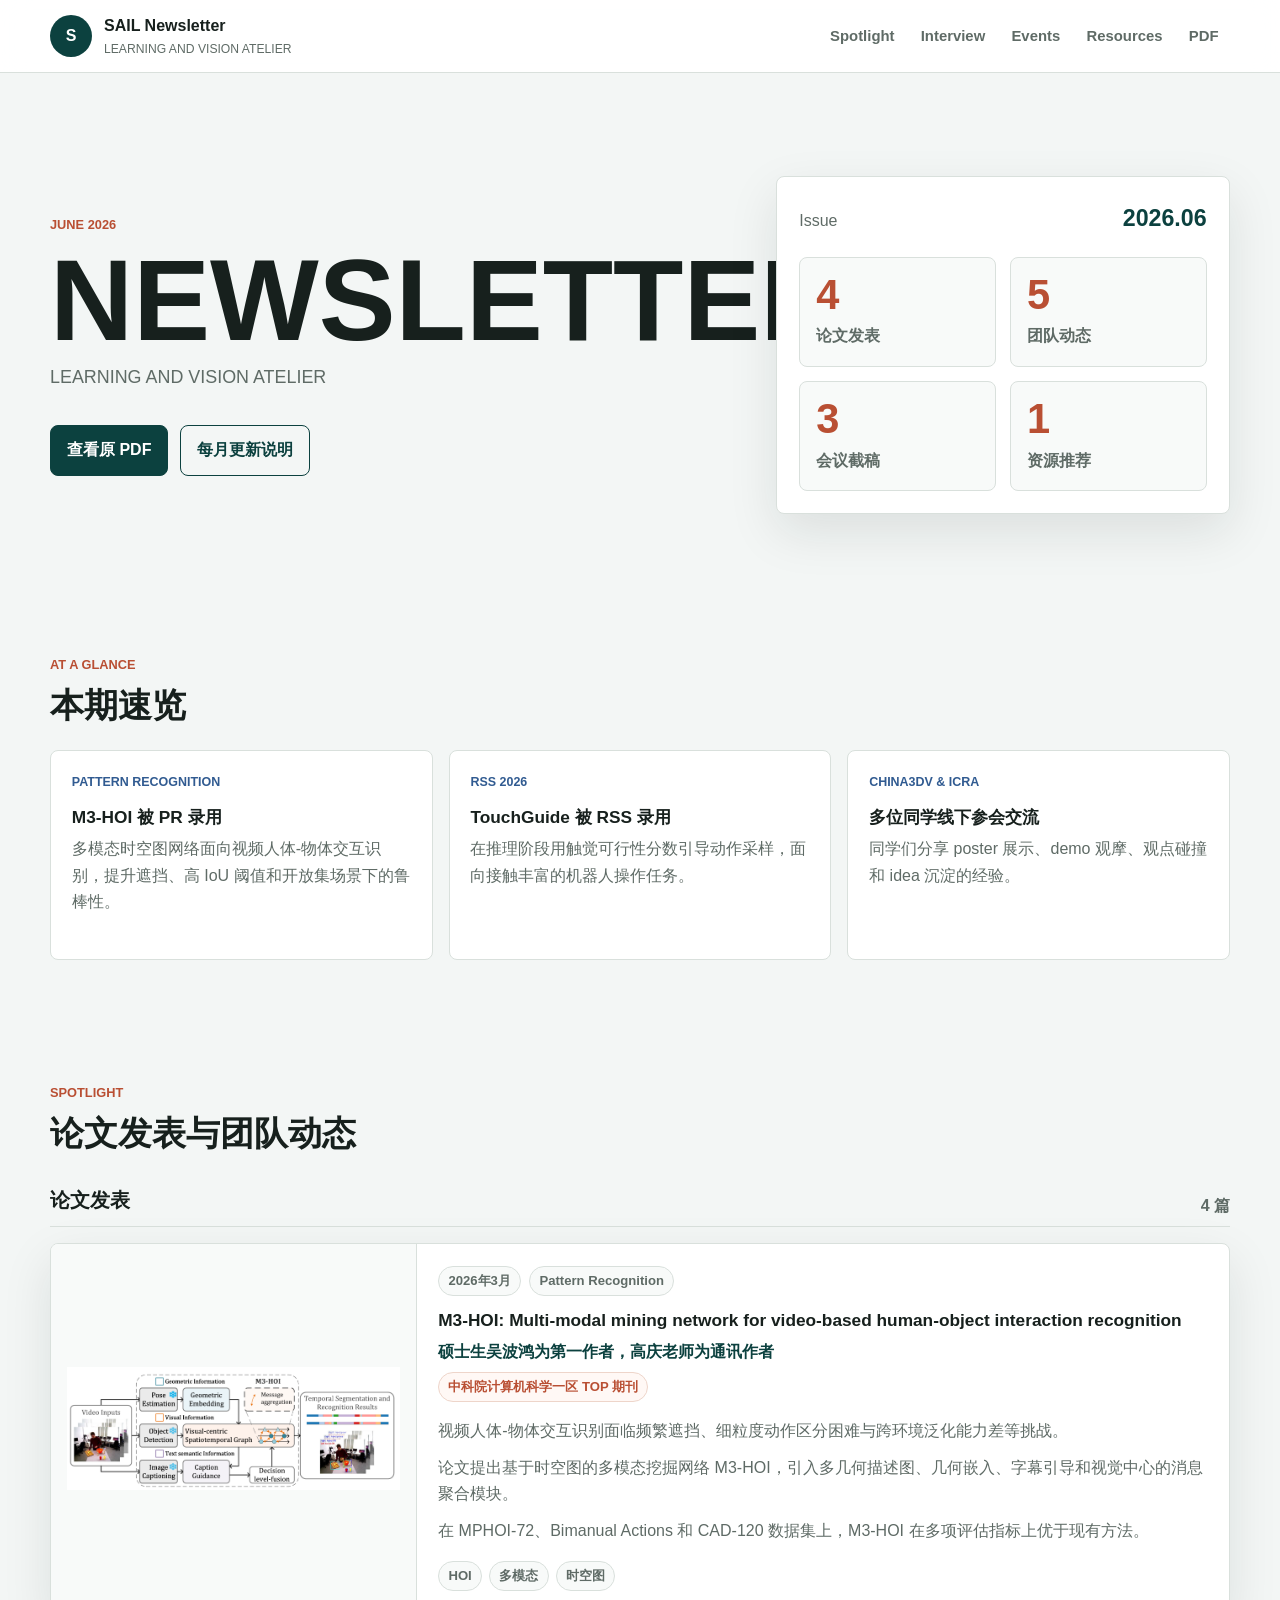
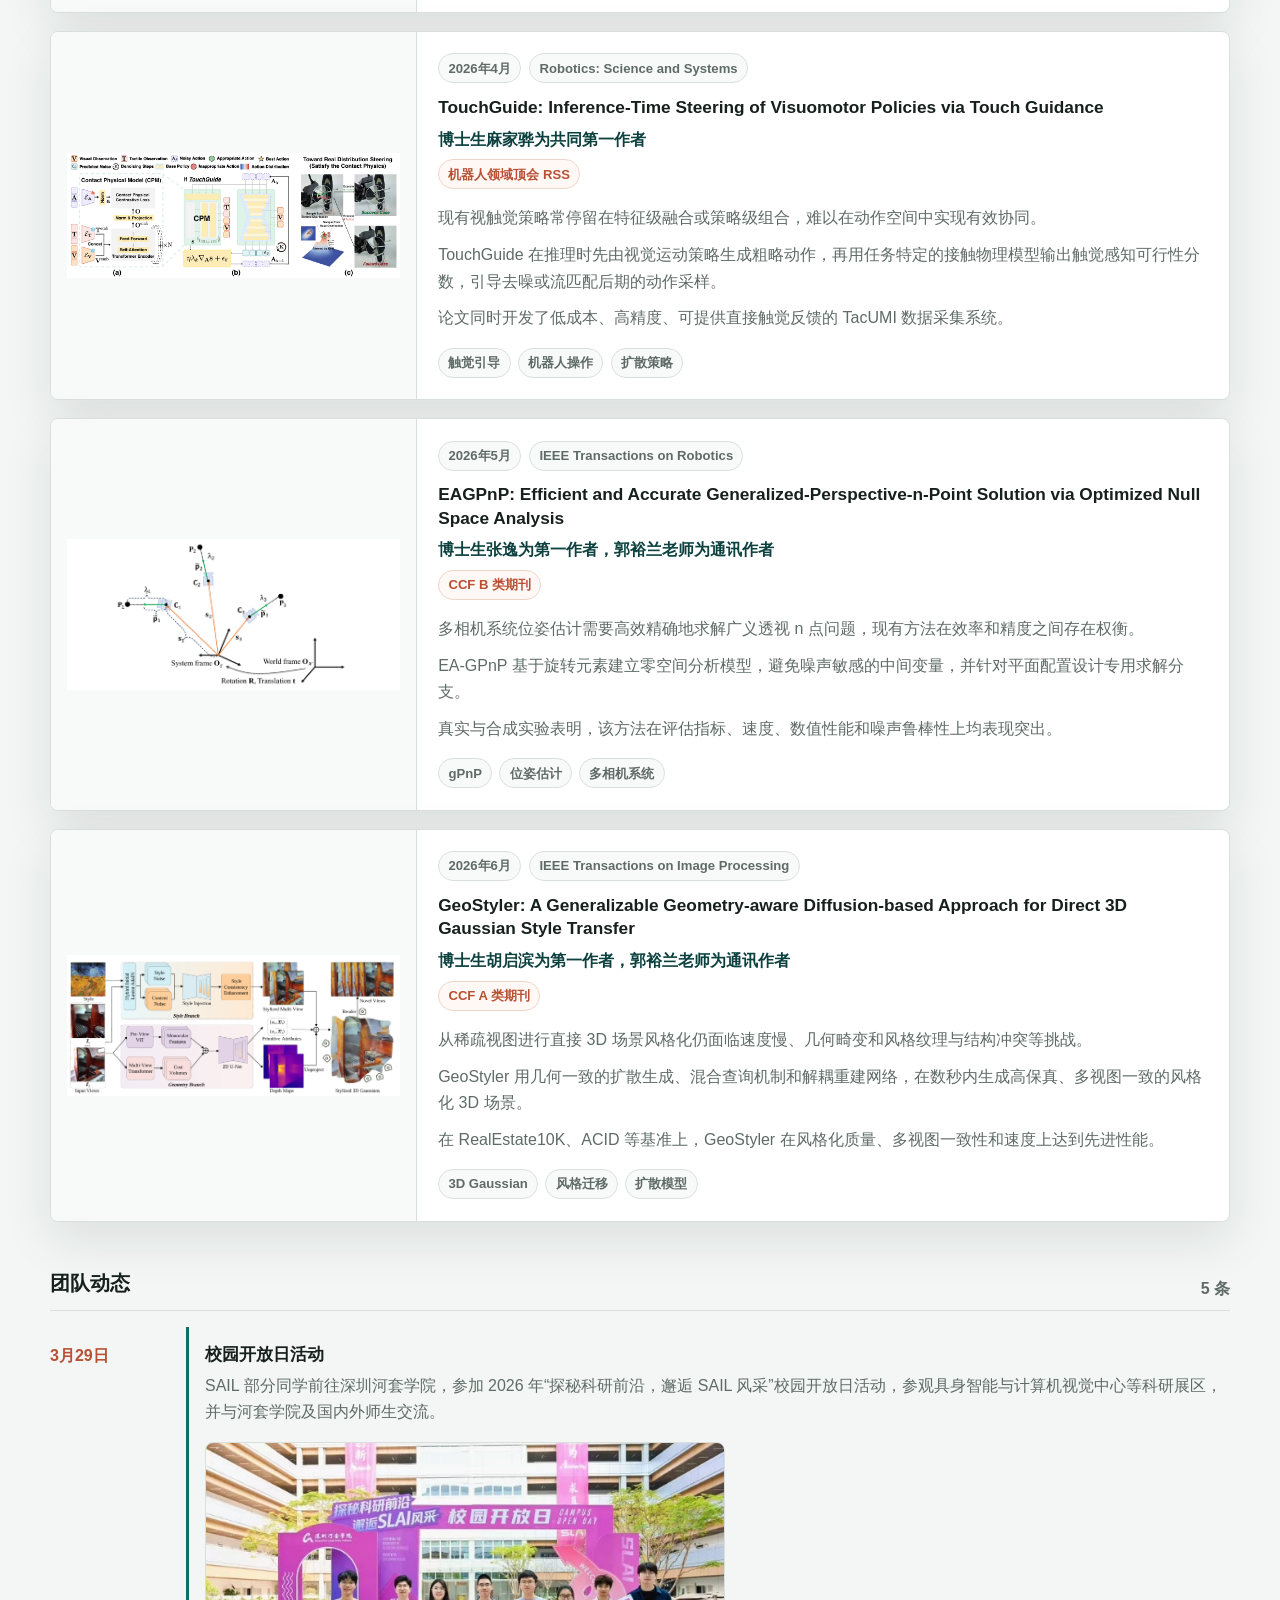
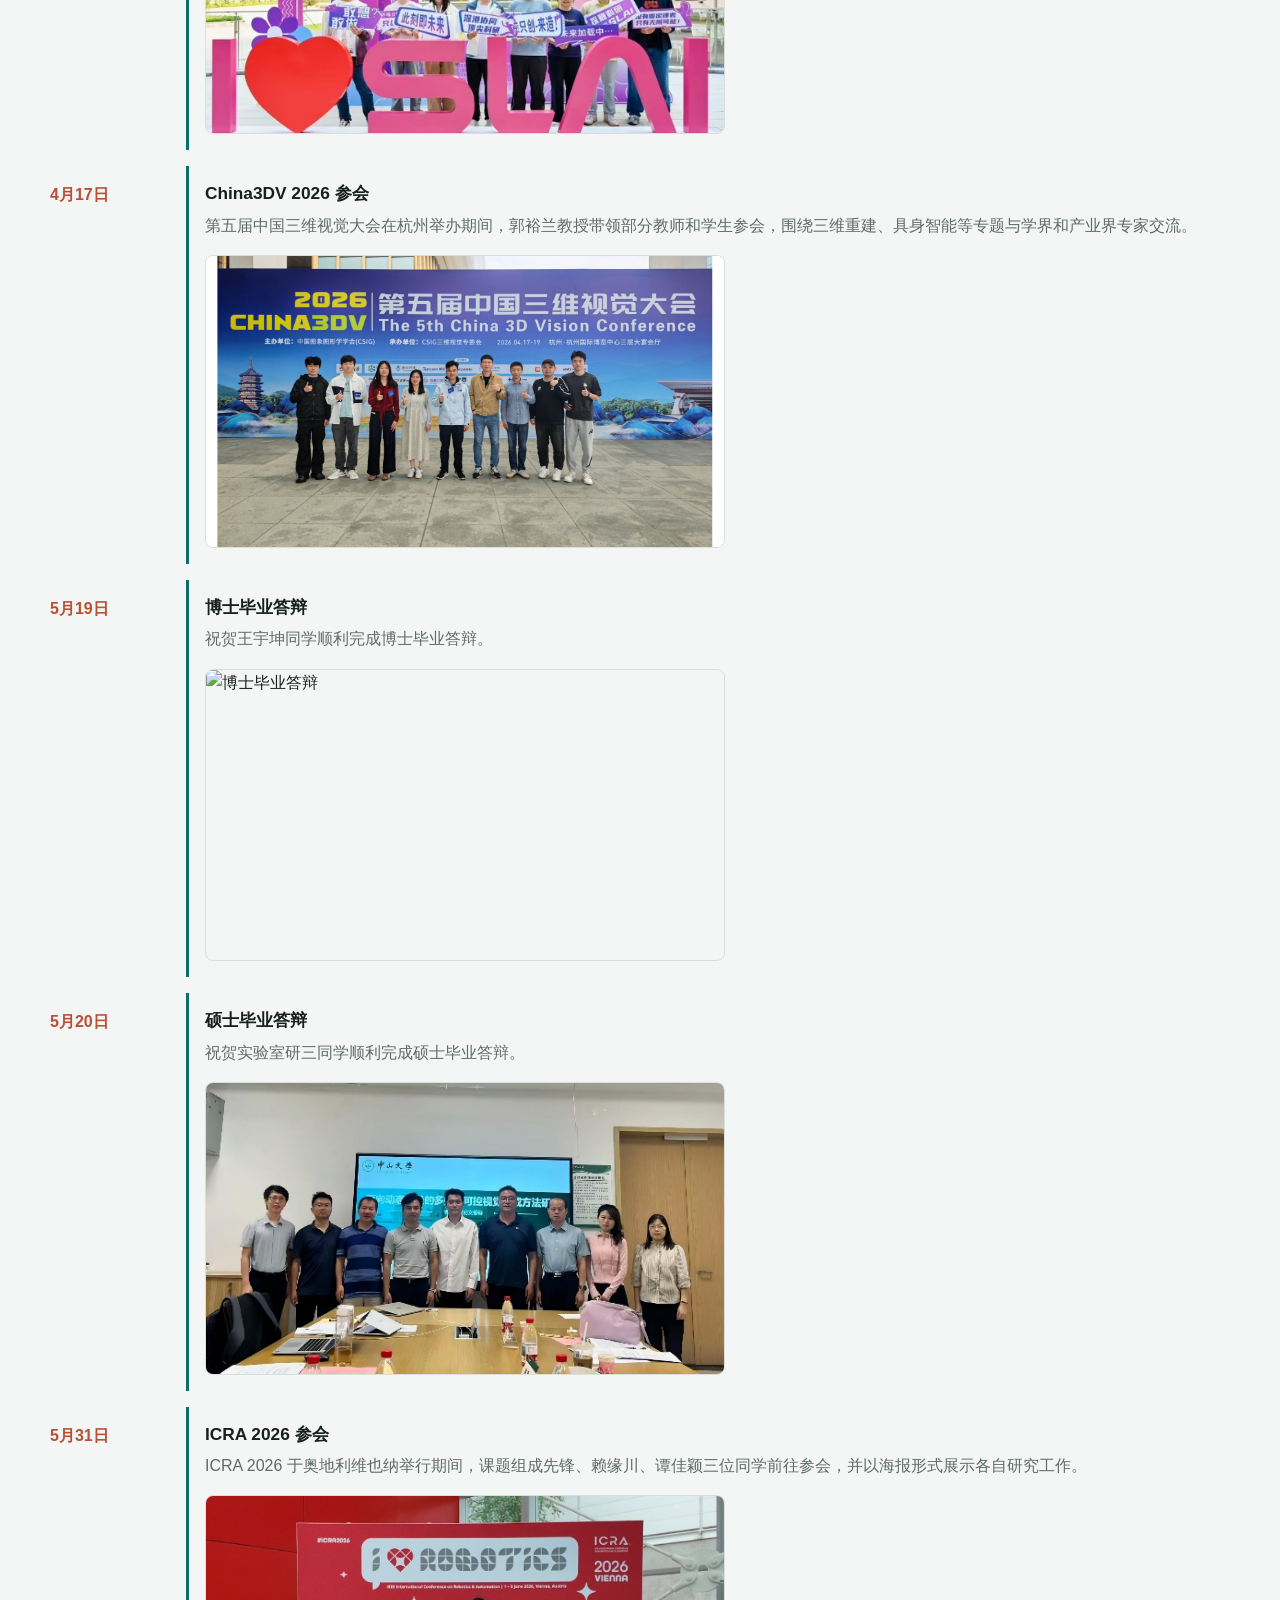
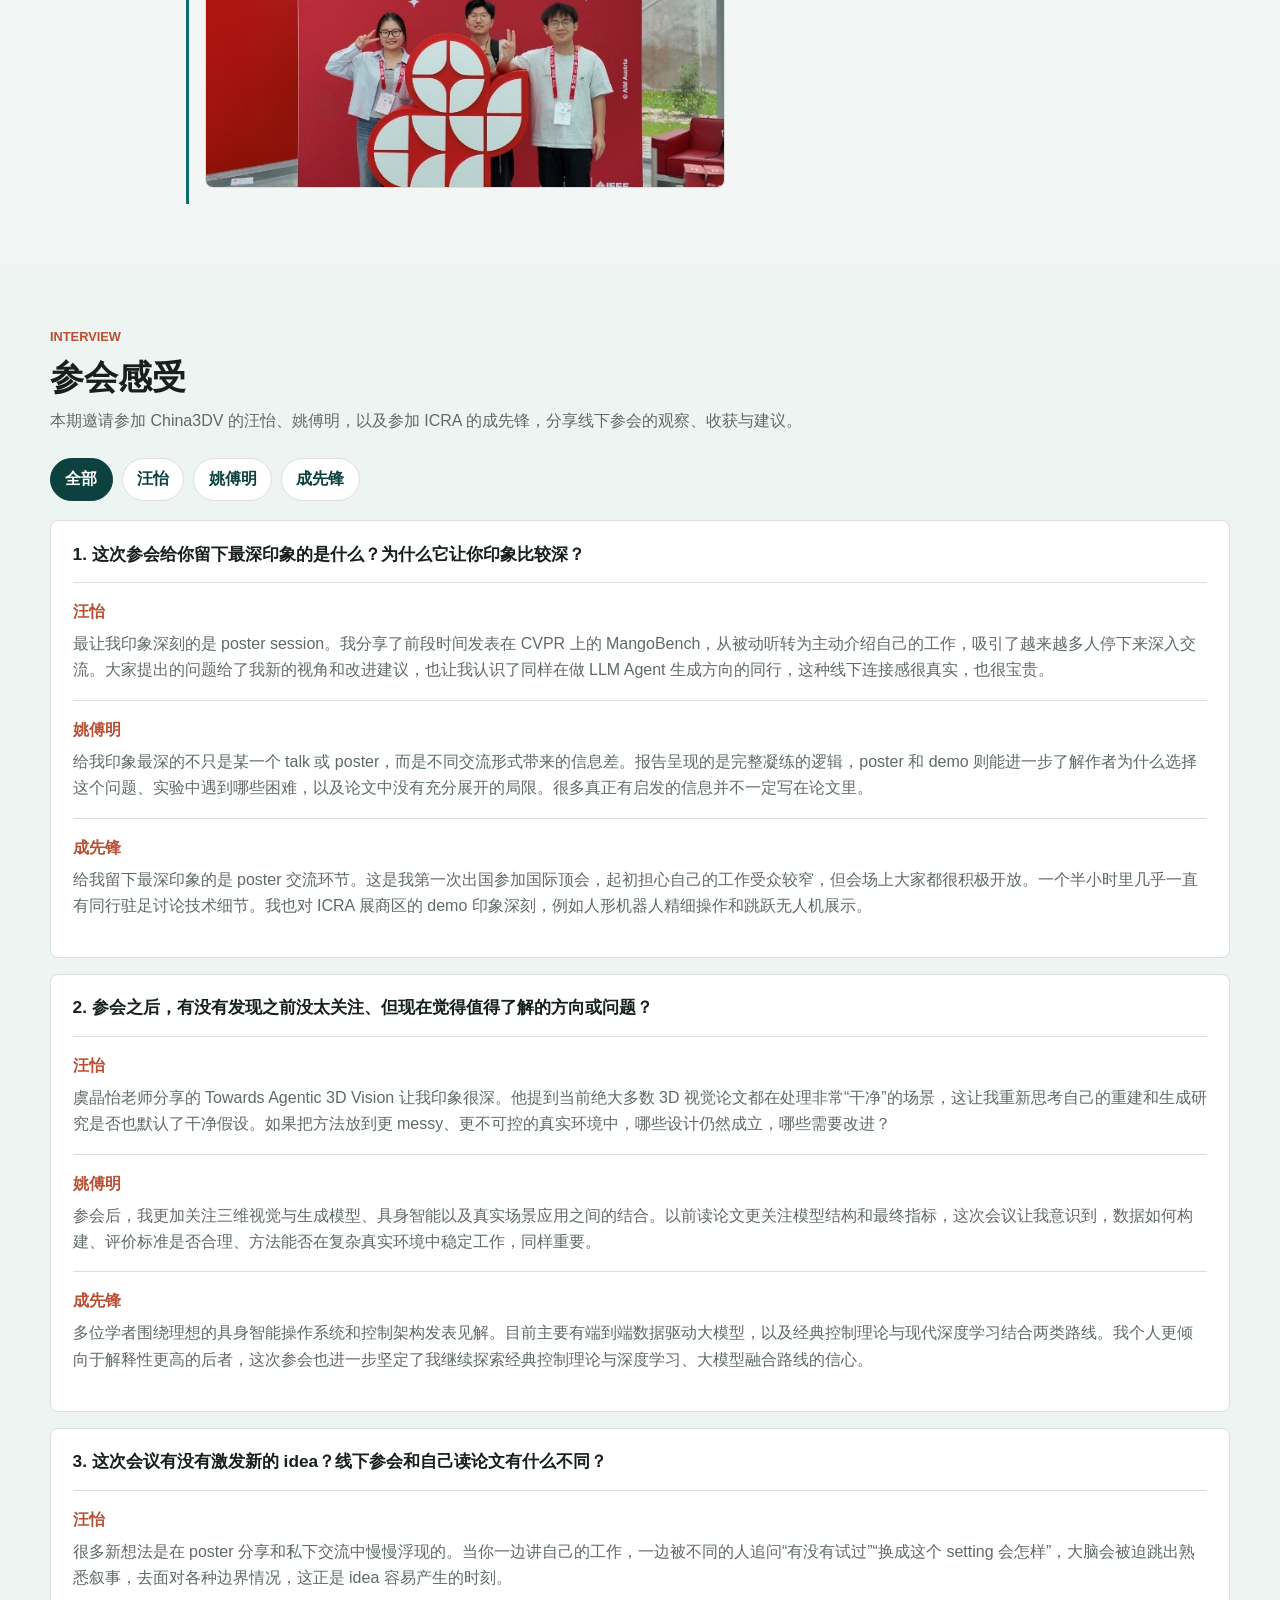
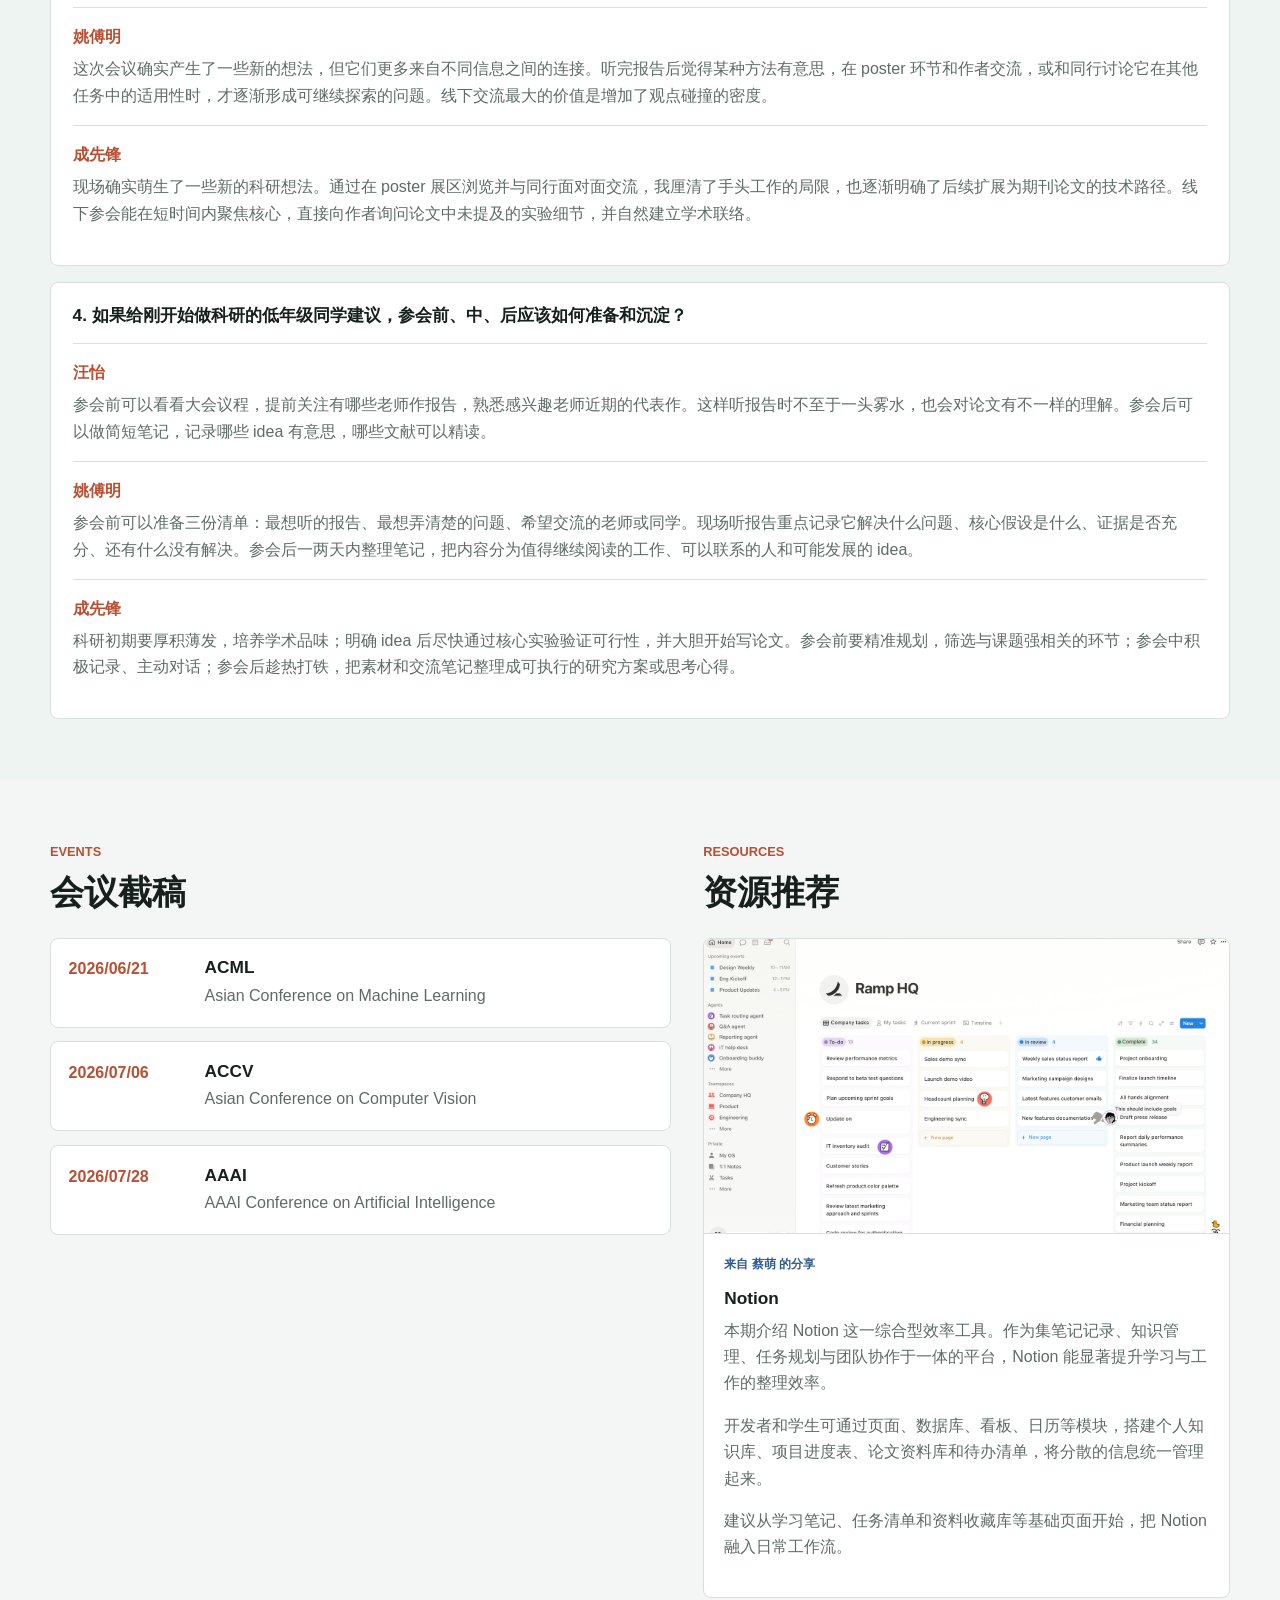
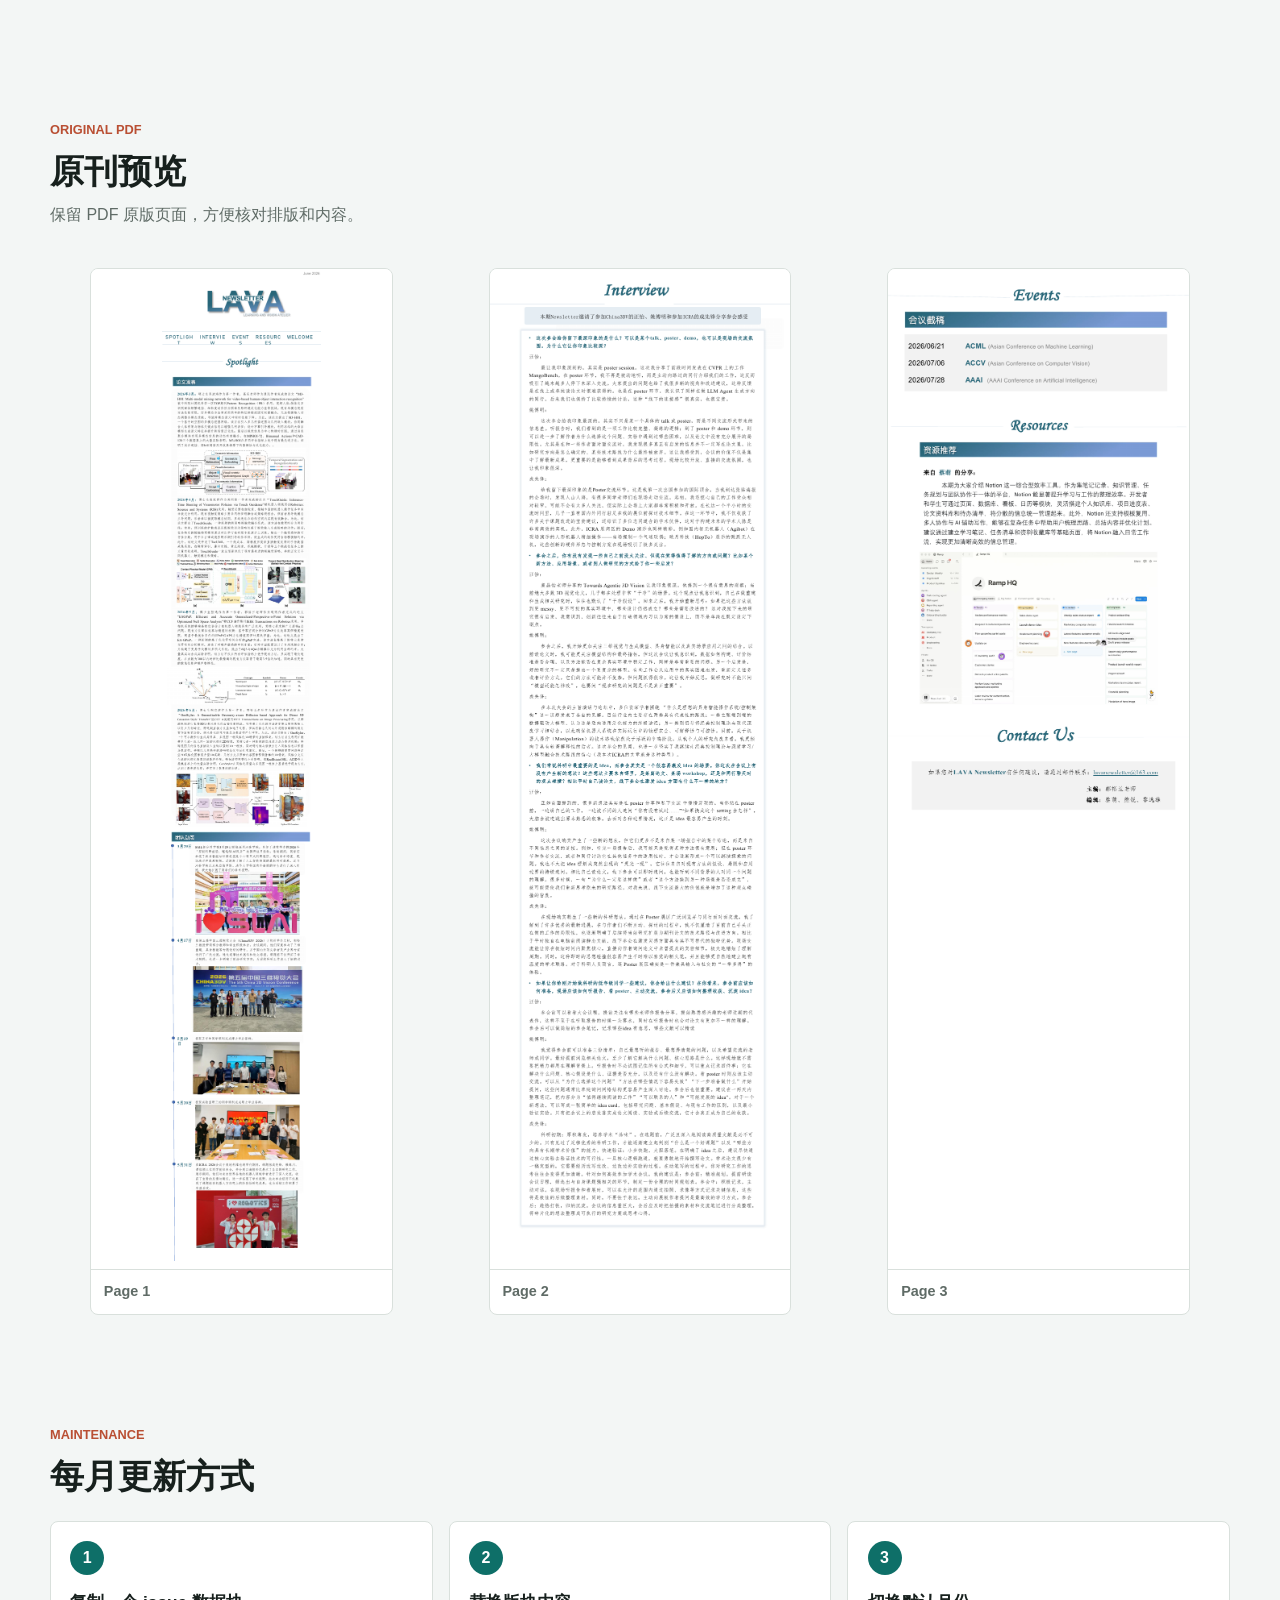
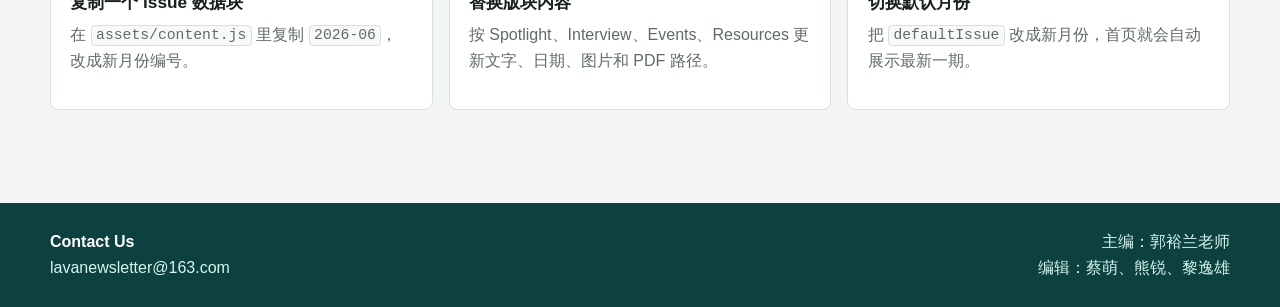
==== newsletter/index.html @ 972b70e9 "Publish SAIL Newsletter web edition" ====
<!doctype html>
<html lang="zh-CN">
  <head>
    <meta charset="utf-8">
    <meta name="viewport" content="width=device-width, initial-scale=1">
    <title>SAIL Newsletter</title>
    <meta name="description" content="SAIL Newsletter web edition">
    <link rel="stylesheet" href="assets/styles.css">
  </head>
  <body>
    <a class="skip-link" href="#main">跳到正文</a>
    <header class="site-header">
      <div class="header-inner">
        <a class="brand" href="#top" aria-label="SAIL Newsletter 首页">
          <span class="brand-mark">S</span>
          <span>
            <strong>SAIL Newsletter</strong>
            <small>Learning and Vision Atelier</small>
          </span>
        </a>
        <nav class="top-nav" aria-label="主要板块">
          <a href="#spotlight">Spotlight</a>
          <a href="#interview">Interview</a>
          <a href="#events">Events</a>
          <a href="#resources">Resources</a>
          <a href="#archive">PDF</a>
        </nav>
      </div>
    </header>

    <main id="main">
      <section id="top" class="hero-section" aria-labelledby="issue-title">
        <div class="hero-copy">
          <p class="eyebrow" id="issue-month"></p>
          <h1 id="issue-title"></h1>
          <p class="hero-subtitle" id="issue-subtitle"></p>
          <div class="hero-actions">
            <a class="button button-primary" id="source-pdf" href="#">查看原 PDF</a>
            <a class="button button-ghost" href="#update-guide">每月更新说明</a>
          </div>
        </div>
        <aside class="issue-panel" aria-label="本期概览">
          <div class="issue-panel-top">
            <span>Issue</span>
            <strong id="issue-code"></strong>
          </div>
          <div class="stat-grid" id="stats"></div>
        </aside>
      </section>

      <section class="section highlights" aria-labelledby="highlights-title">
        <div class="section-heading">
          <p class="eyebrow">At a glance</p>
          <h2 id="highlights-title">本期速览</h2>
        </div>
        <div class="highlight-grid" id="highlights"></div>
      </section>

      <section id="spotlight" class="section" aria-labelledby="spotlight-title">
        <div class="section-heading">
          <p class="eyebrow">Spotlight</p>
          <h2 id="spotlight-title">论文发表与团队动态</h2>
        </div>
        <div class="subsection-title">
          <h3>论文发表</h3>
          <span id="paper-count"></span>
        </div>
        <div class="paper-list" id="papers"></div>

        <div class="subsection-title team-heading">
          <h3>团队动态</h3>
          <span id="team-count"></span>
        </div>
        <div class="timeline" id="team-updates"></div>
      </section>

      <section id="interview" class="section interview-section" aria-labelledby="interview-title">
        <div class="section-heading">
          <p class="eyebrow">Interview</p>
          <h2 id="interview-title">参会感受</h2>
          <p id="interview-intro" class="section-intro"></p>
        </div>
        <div class="person-filter" id="person-filter" aria-label="筛选受访者"></div>
        <div class="qa-list" id="interview-list"></div>
      </section>

      <section id="events" class="section split-section" aria-labelledby="events-title">
        <div>
          <div class="section-heading">
            <p class="eyebrow">Events</p>
            <h2 id="events-title">会议截稿</h2>
          </div>
          <div class="deadline-list" id="deadlines"></div>
        </div>
        <div id="resources" class="resource-column" aria-labelledby="resources-title">
          <div class="section-heading">
            <p class="eyebrow">Resources</p>
            <h2 id="resources-title">资源推荐</h2>
          </div>
          <div id="resource-card"></div>
        </div>
      </section>

      <section id="archive" class="section pdf-section" aria-labelledby="archive-title">
        <div class="section-heading">
          <p class="eyebrow">Original PDF</p>
          <h2 id="archive-title">原刊预览</h2>
          <p class="section-intro">保留 PDF 原版页面，方便核对排版和内容。</p>
        </div>
        <div class="pdf-preview" id="pdf-preview"></div>
      </section>

      <section id="update-guide" class="section update-guide" aria-labelledby="update-title">
        <div class="section-heading">
          <p class="eyebrow">Maintenance</p>
          <h2 id="update-title">每月更新方式</h2>
        </div>
        <div class="guide-grid">
          <article>
            <span>1</span>
            <h3>复制一个 issue 数据块</h3>
            <p>在 <code>assets/content.js</code> 里复制 <code>2026-06</code>，改成新月份编号。</p>
          </article>
          <article>
            <span>2</span>
            <h3>替换版块内容</h3>
            <p>按 Spotlight、Interview、Events、Resources 更新文字、日期、图片和 PDF 路径。</p>
          </article>
          <article>
            <span>3</span>
            <h3>切换默认月份</h3>
            <p>把 <code>defaultIssue</code> 改成新月份，首页就会自动展示最新一期。</p>
          </article>
        </div>
      </section>
    </main>

    <footer class="site-footer" id="contact"></footer>

    <script src="assets/content.js"></script>
    <script src="assets/app.js"></script>
  </body>
</html>
---- newsletter/assets/styles.css ----
:root {
  --ink: #17201d;
  --muted: #5f6b66;
  --line: #d9e0dc;
  --paper: #ffffff;
  --page: #f3f6f5;
  --teal: #0e6f68;
  --teal-dark: #0c413f;
  --rust: #b94f33;
  --gold: #b9851e;
  --blue: #315b91;
  --shadow: 0 18px 50px rgba(22, 32, 29, 0.1);
  --radius: 8px;
}

* {
  box-sizing: border-box;
}

html {
  scroll-behavior: smooth;
}

body {
  margin: 0;
  color: var(--ink);
  background: var(--page);
  font-family: "Inter", "Segoe UI", "Microsoft YaHei", "Noto Sans CJK SC", Arial, sans-serif;
  line-height: 1.65;
}

img {
  display: block;
  max-width: 100%;
}

a {
  color: inherit;
}

code {
  padding: 0.08rem 0.28rem;
  border: 1px solid var(--line);
  border-radius: 4px;
  background: #f8faf9;
  font-family: Consolas, "SFMono-Regular", monospace;
  font-size: 0.92em;
}

.skip-link {
  position: absolute;
  left: 1rem;
  top: -5rem;
  z-index: 20;
  padding: 0.7rem 1rem;
  color: #fff;
  background: var(--teal-dark);
  border-radius: var(--radius);
}

.skip-link:focus {
  top: 1rem;
}

.site-header {
  position: sticky;
  top: 0;
  z-index: 10;
  background: rgba(255, 255, 255, 0.93);
  border-bottom: 1px solid var(--line);
  backdrop-filter: blur(14px);
}

.header-inner,
.section,
.hero-section,
.footer-inner {
  width: min(1180px, calc(100% - 40px));
  margin: 0 auto;
}

.header-inner {
  min-height: 72px;
  display: flex;
  align-items: center;
  justify-content: space-between;
  gap: 1.5rem;
}

.brand {
  display: inline-flex;
  align-items: center;
  gap: 0.75rem;
  text-decoration: none;
}

.brand-mark {
  width: 42px;
  height: 42px;
  display: inline-grid;
  place-items: center;
  color: #fff;
  background: var(--teal-dark);
  border-radius: 50%;
  font-weight: 800;
}

.brand strong,
.brand small {
  display: block;
}

.brand small {
  color: var(--muted);
  font-size: 0.76rem;
  text-transform: uppercase;
  letter-spacing: 0;
}

.top-nav {
  display: flex;
  align-items: center;
  gap: 0.2rem;
}

.top-nav a {
  padding: 0.55rem 0.72rem;
  color: var(--muted);
  border-radius: 999px;
  font-size: 0.93rem;
  font-weight: 650;
  text-decoration: none;
}

.top-nav a:hover,
.top-nav a:focus-visible {
  color: var(--teal-dark);
  background: #e9f1ef;
  outline: none;
}

.hero-section {
  min-height: 520px;
  display: grid;
  grid-template-columns: minmax(0, 1.1fr) minmax(320px, 0.72fr);
  gap: 2rem;
  align-items: center;
  padding: 5rem 0 3.5rem;
}

.hero-copy {
  padding: 2.5rem 0;
}

.eyebrow {
  margin: 0 0 0.7rem;
  color: var(--rust);
  font-size: 0.8rem;
  font-weight: 800;
  letter-spacing: 0;
  text-transform: uppercase;
}

h1,
h2,
h3,
p {
  margin-top: 0;
}

h1 {
  margin-bottom: 0.5rem;
  font-size: clamp(3.4rem, 10vw, 7.2rem);
  line-height: 0.95;
  letter-spacing: 0;
}

h2 {
  margin-bottom: 0.6rem;
  font-size: 2.1rem;
  line-height: 1.2;
  letter-spacing: 0;
}

h3 {
  margin-bottom: 0.45rem;
  font-size: 1.08rem;
  line-height: 1.35;
  letter-spacing: 0;
}

.hero-subtitle {
  max-width: 520px;
  color: var(--muted);
  font-size: 1.12rem;
  text-transform: uppercase;
}

.hero-actions {
  display: flex;
  flex-wrap: wrap;
  gap: 0.75rem;
  margin-top: 2rem;
}

.button {
  display: inline-flex;
  min-height: 44px;
  align-items: center;
  justify-content: center;
  padding: 0.72rem 1rem;
  border: 1px solid var(--teal-dark);
  border-radius: var(--radius);
  font-weight: 750;
  text-decoration: none;
}

.button-primary {
  color: #fff;
  background: var(--teal-dark);
}

.button-ghost {
  color: var(--teal-dark);
  background: transparent;
}

.issue-panel,
.highlight-card,
.paper-card,
.qa-card,
.deadline-item,
.resource-card,
.pdf-page,
.guide-grid article {
  background: var(--paper);
  border: 1px solid var(--line);
  border-radius: var(--radius);
  box-shadow: var(--shadow);
}

.issue-panel {
  padding: 1.4rem;
}

.issue-panel-top {
  display: flex;
  align-items: baseline;
  justify-content: space-between;
  gap: 1rem;
  margin-bottom: 1.2rem;
  color: var(--muted);
}

.issue-panel-top strong {
  color: var(--teal-dark);
  font-size: 1.45rem;
}

.stat-grid {
  display: grid;
  grid-template-columns: repeat(2, minmax(0, 1fr));
  gap: 0.9rem;
}

.stat-item {
  min-height: 110px;
  padding: 1rem;
  display: flex;
  flex-direction: column;
  justify-content: space-between;
  background: #f8faf9;
  border: 1px solid var(--line);
  border-radius: var(--radius);
}

.stat-item strong {
  color: var(--rust);
  font-size: 2.6rem;
  line-height: 1;
}

.stat-item span {
  color: var(--muted);
  font-weight: 700;
}

.section {
  padding: 3.8rem 0;
}

.section-heading {
  max-width: 760px;
  margin-bottom: 1.5rem;
}

.section-intro {
  color: var(--muted);
}

.highlight-grid {
  display: grid;
  grid-template-columns: repeat(3, minmax(0, 1fr));
  gap: 1rem;
}

.highlight-card {
  min-height: 210px;
  padding: 1.3rem;
  box-shadow: none;
}

.card-label {
  display: block;
  margin-bottom: 0.8rem;
  color: var(--blue);
  font-size: 0.78rem;
  font-weight: 850;
  text-transform: uppercase;
}

.highlight-card p,
.paper-summary p,
.timeline-body p,
.answer-block p,
.deadline-item p,
.resource-body p,
.guide-grid p {
  color: var(--muted);
}

.subsection-title {
  display: flex;
  align-items: center;
  justify-content: space-between;
  gap: 1rem;
  margin: 2rem 0 1rem;
  border-bottom: 1px solid var(--line);
}

.subsection-title h3 {
  margin-bottom: 0.8rem;
  font-size: 1.25rem;
}

.subsection-title span {
  color: var(--muted);
  font-weight: 700;
}

.paper-list {
  display: grid;
  gap: 1.1rem;
}

.paper-card {
  display: grid;
  grid-template-columns: minmax(260px, 0.45fr) minmax(0, 1fr);
  overflow: hidden;
}

.paper-media {
  min-height: 260px;
  display: grid;
  place-items: center;
  padding: 1rem;
  background: #f8faf9;
  border-right: 1px solid var(--line);
}

.paper-media img {
  width: 100%;
  max-height: 320px;
  object-fit: contain;
}

.paper-body {
  padding: 1.35rem;
}

.paper-meta {
  display: flex;
  flex-wrap: wrap;
  gap: 0.5rem;
  margin-bottom: 0.8rem;
}

.paper-meta span,
.paper-badge,
.tag-row span {
  display: inline-flex;
  align-items: center;
  min-height: 28px;
  padding: 0.2rem 0.58rem;
  border: 1px solid var(--line);
  border-radius: 999px;
  color: var(--muted);
  background: #f8faf9;
  font-size: 0.82rem;
  font-weight: 700;
}

.paper-people {
  margin-bottom: 0.4rem;
  color: var(--teal-dark);
  font-weight: 750;
}

.paper-badge {
  width: fit-content;
  margin-bottom: 1rem;
  color: var(--rust);
  background: #fff8f5;
  border-color: #eed5ca;
}

.paper-summary p {
  margin-bottom: 0.65rem;
}

.tag-row {
  display: flex;
  flex-wrap: wrap;
  gap: 0.45rem;
  margin-top: 1rem;
}

.team-heading {
  margin-top: 3rem;
}

.timeline {
  display: grid;
  gap: 1rem;
}

.timeline-item {
  display: grid;
  grid-template-columns: 120px minmax(0, 1fr);
  gap: 1rem;
}

.timeline-item time {
  padding-top: 1rem;
  color: var(--rust);
  font-weight: 850;
}

.timeline-body {
  padding: 1rem 0 1rem 1rem;
  border-left: 3px solid var(--teal);
}

.timeline-body img {
  width: min(520px, 100%);
  aspect-ratio: 16 / 9;
  margin-top: 0.8rem;
  border: 1px solid var(--line);
  border-radius: var(--radius);
  object-fit: cover;
}

.interview-section {
  width: 100%;
  max-width: none;
  padding-left: max(20px, calc((100% - 1180px) / 2));
  padding-right: max(20px, calc((100% - 1180px) / 2));
  background: #eef4f2;
}

.person-filter {
  display: flex;
  flex-wrap: wrap;
  gap: 0.55rem;
  margin-bottom: 1.2rem;
}

.filter-button {
  min-height: 40px;
  padding: 0.45rem 0.9rem;
  color: var(--teal-dark);
  background: #fff;
  border: 1px solid var(--line);
  border-radius: 999px;
  font: inherit;
  font-weight: 760;
  cursor: pointer;
}

.filter-button[aria-pressed="true"] {
  color: #fff;
  background: var(--teal-dark);
  border-color: var(--teal-dark);
}

.qa-list {
  display: grid;
  gap: 1rem;
}

.qa-card {
  padding: 1.35rem;
  box-shadow: none;
}

.qa-card h3 {
  margin-bottom: 1rem;
}

.answer-block {
  padding: 1rem 0;
  border-top: 1px solid var(--line);
}

.answer-block strong {
  display: block;
  margin-bottom: 0.35rem;
  color: var(--rust);
}

.answer-block p {
  margin-bottom: 0;
}

.split-section {
  display: grid;
  grid-template-columns: minmax(0, 0.92fr) minmax(320px, 0.78fr);
  gap: 2rem;
}

.deadline-list {
  display: grid;
  gap: 0.85rem;
}

.deadline-item {
  display: grid;
  grid-template-columns: 120px minmax(0, 1fr);
  gap: 1rem;
  padding: 1.1rem;
  box-shadow: none;
}

.deadline-item time {
  color: var(--rust);
  font-weight: 850;
}

.deadline-item h3 {
  margin-bottom: 0.2rem;
}

.deadline-item p {
  margin-bottom: 0;
}

.resource-card {
  overflow: hidden;
  box-shadow: none;
}

.resource-card img {
  width: 100%;
  aspect-ratio: 16 / 9;
  object-fit: cover;
  border-bottom: 1px solid var(--line);
}

.resource-body {
  padding: 1.25rem;
}

.pdf-preview {
  display: grid;
  grid-template-columns: repeat(3, minmax(0, 1fr));
  gap: 1rem;
  align-items: start;
}

.pdf-page {
  overflow: hidden;
  box-shadow: none;
}

.pdf-page img {
  width: 100%;
  background: #fff;
}

.pdf-page figcaption {
  padding: 0.65rem 0.8rem;
  color: var(--muted);
  border-top: 1px solid var(--line);
  font-size: 0.9rem;
  font-weight: 700;
}

.update-guide {
  padding-top: 2rem;
}

.guide-grid {
  display: grid;
  grid-template-columns: repeat(3, minmax(0, 1fr));
  gap: 1rem;
}

.guide-grid article {
  padding: 1.2rem;
  box-shadow: none;
}

.guide-grid article > span {
  width: 34px;
  height: 34px;
  display: grid;
  place-items: center;
  margin-bottom: 1rem;
  color: #fff;
  background: var(--teal);
  border-radius: 50%;
  font-weight: 850;
}

.site-footer {
  margin-top: 2rem;
  color: #fff;
  background: var(--teal-dark);
}

.footer-inner {
  display: flex;
  align-items: center;
  justify-content: space-between;
  gap: 1.5rem;
  padding: 1.6rem 0;
}

.footer-inner strong,
.footer-inner a,
.footer-meta span {
  display: block;
}

.footer-inner a {
  color: #d5f5ef;
  text-decoration: none;
}

.footer-meta {
  text-align: right;
  color: #d5f5ef;
}

@media (max-width: 920px) {
  .header-inner {
    align-items: flex-start;
    flex-direction: column;
    padding: 0.8rem 0;
  }

  .top-nav {
    width: 100%;
    overflow-x: auto;
    padding-bottom: 0.2rem;
  }

  .hero-section,
  .split-section,
  .paper-card,
  .highlight-grid,
  .guide-grid {
    grid-template-columns: 1fr;
  }

  .hero-section {
    min-height: auto;
    padding-top: 3rem;
  }

  .paper-media {
    min-height: 220px;
    border-right: 0;
    border-bottom: 1px solid var(--line);
  }

  .pdf-preview {
    grid-template-columns: 1fr;
  }
}

@media (max-width: 640px) {
  .header-inner,
  .section,
  .hero-section,
  .footer-inner {
    width: min(100% - 28px, 1180px);
  }

  h1 {
    font-size: 3.4rem;
  }

  h2 {
    font-size: 1.75rem;
  }

  .stat-grid,
  .deadline-item,
  .timeline-item {
    grid-template-columns: 1fr;
  }

  .timeline-body {
    padding-left: 0.8rem;
  }

  .footer-inner {
    align-items: flex-start;
    flex-direction: column;
  }

  .footer-meta {
    text-align: left;
  }
}
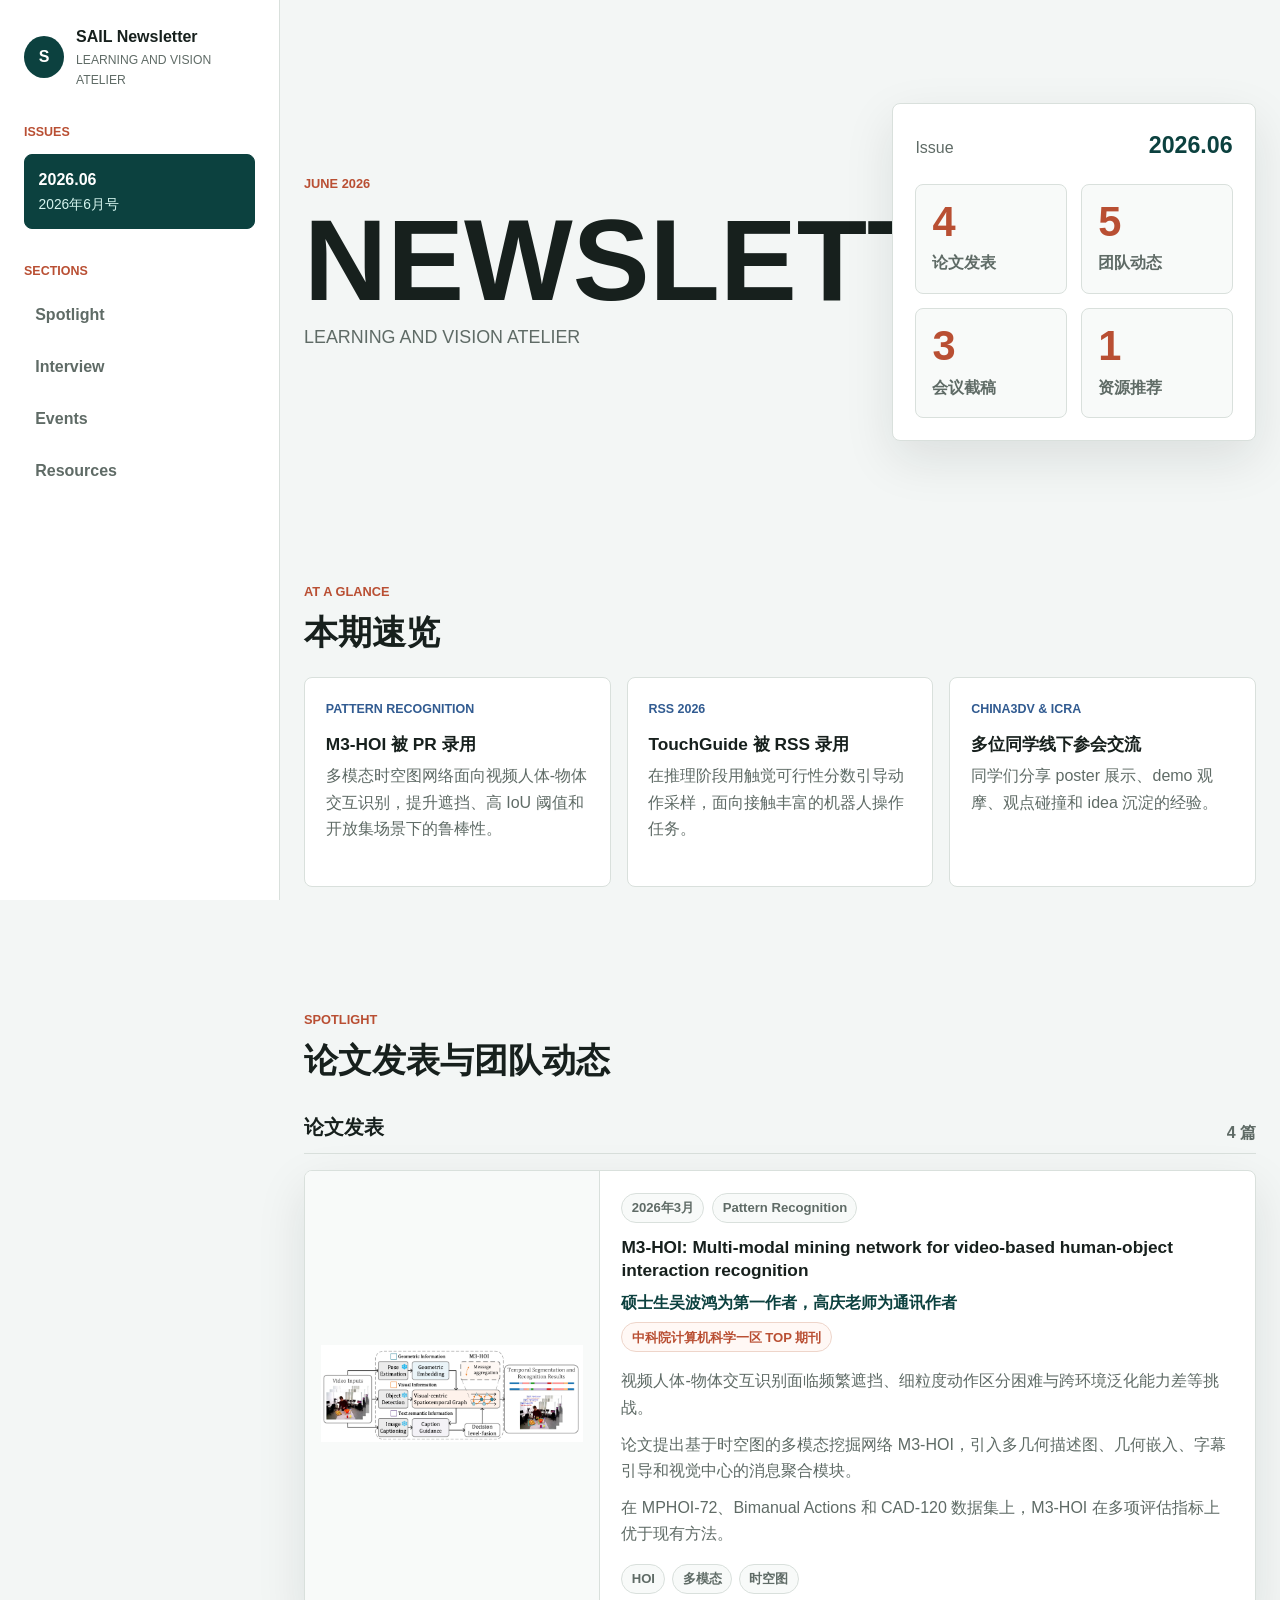
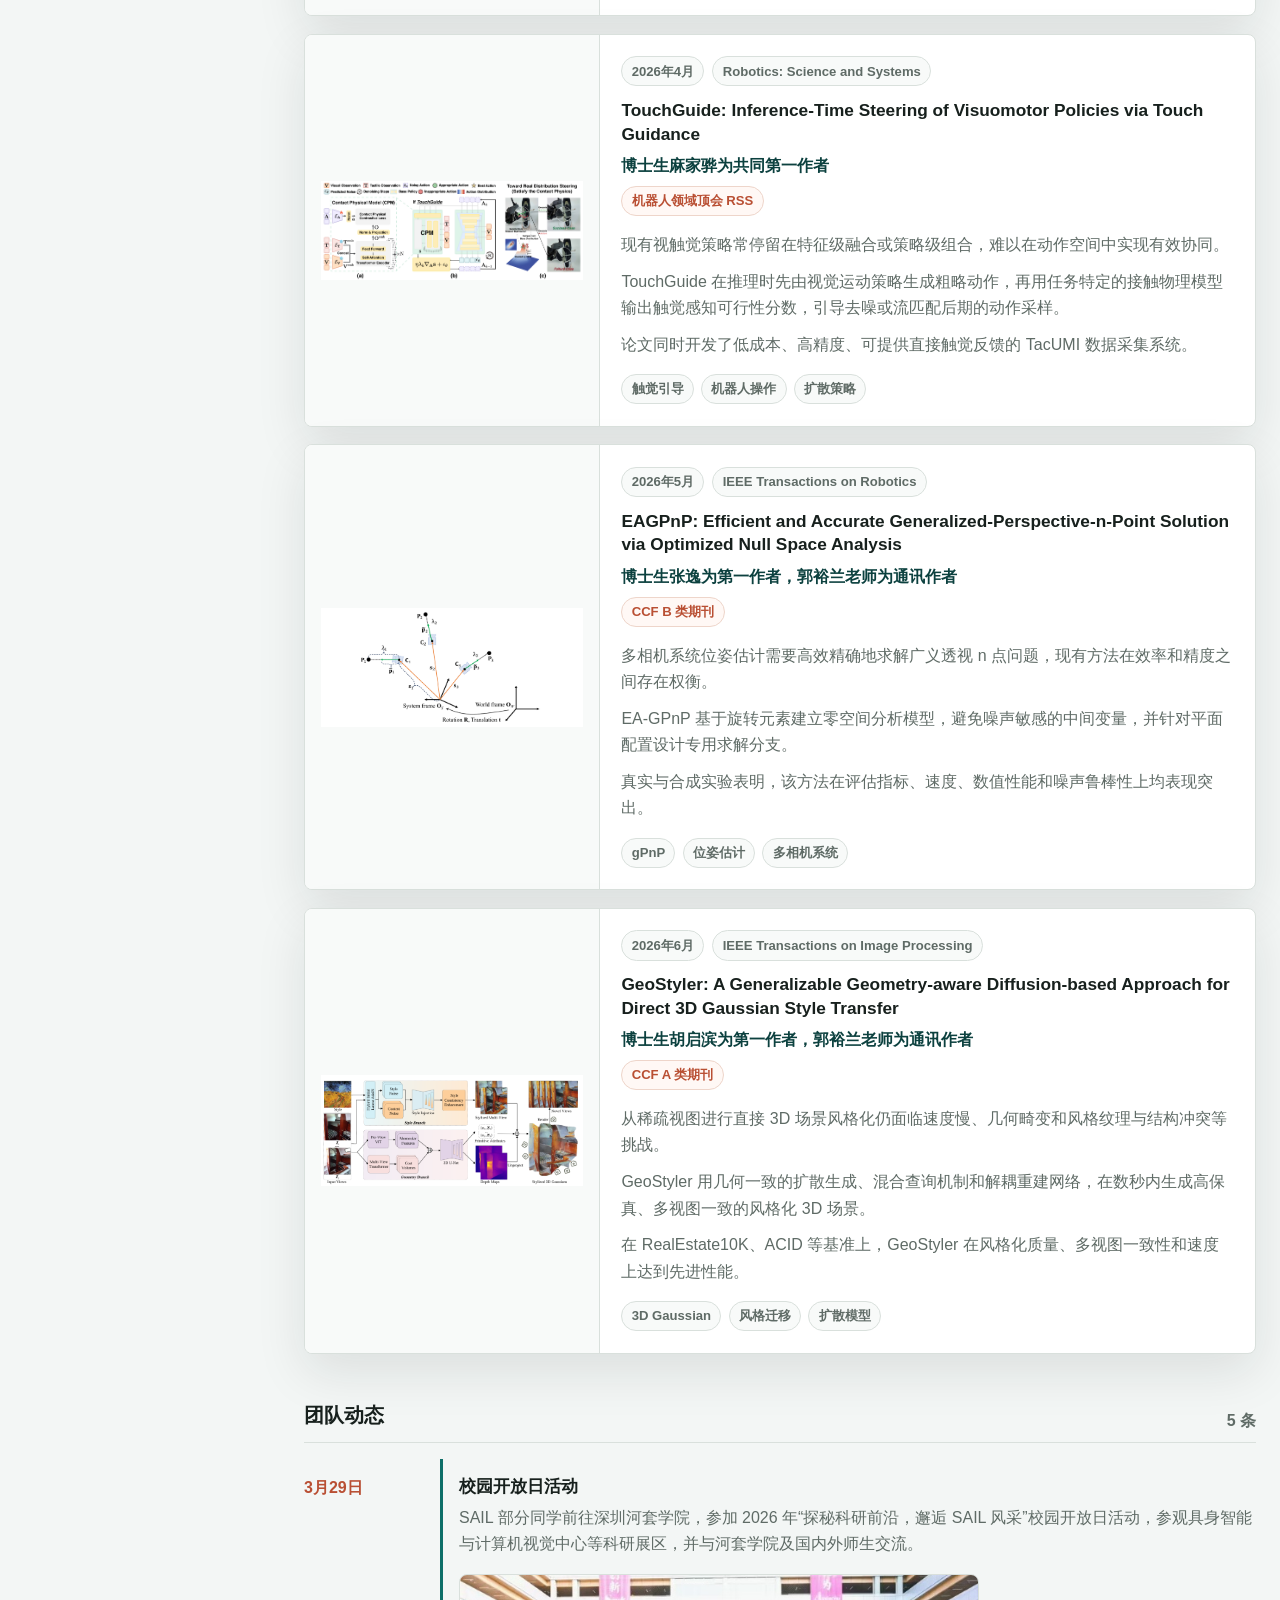
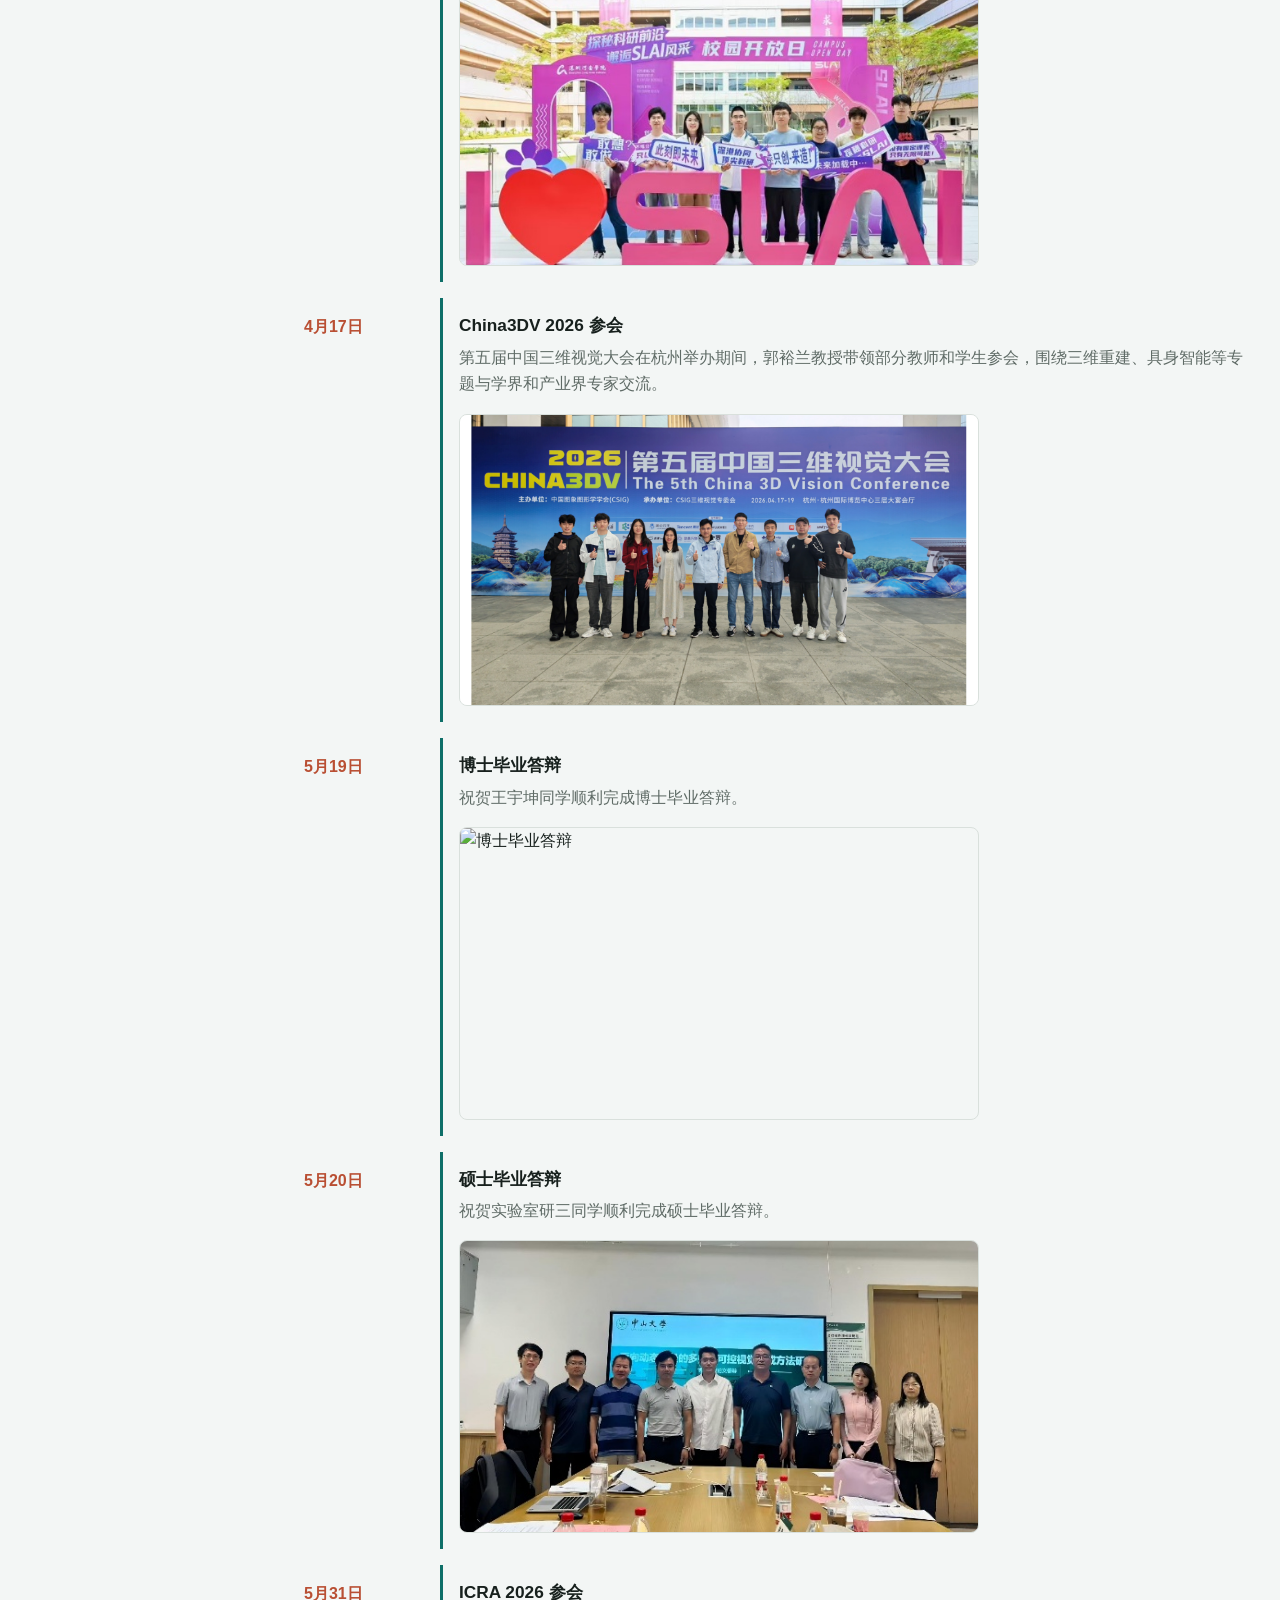
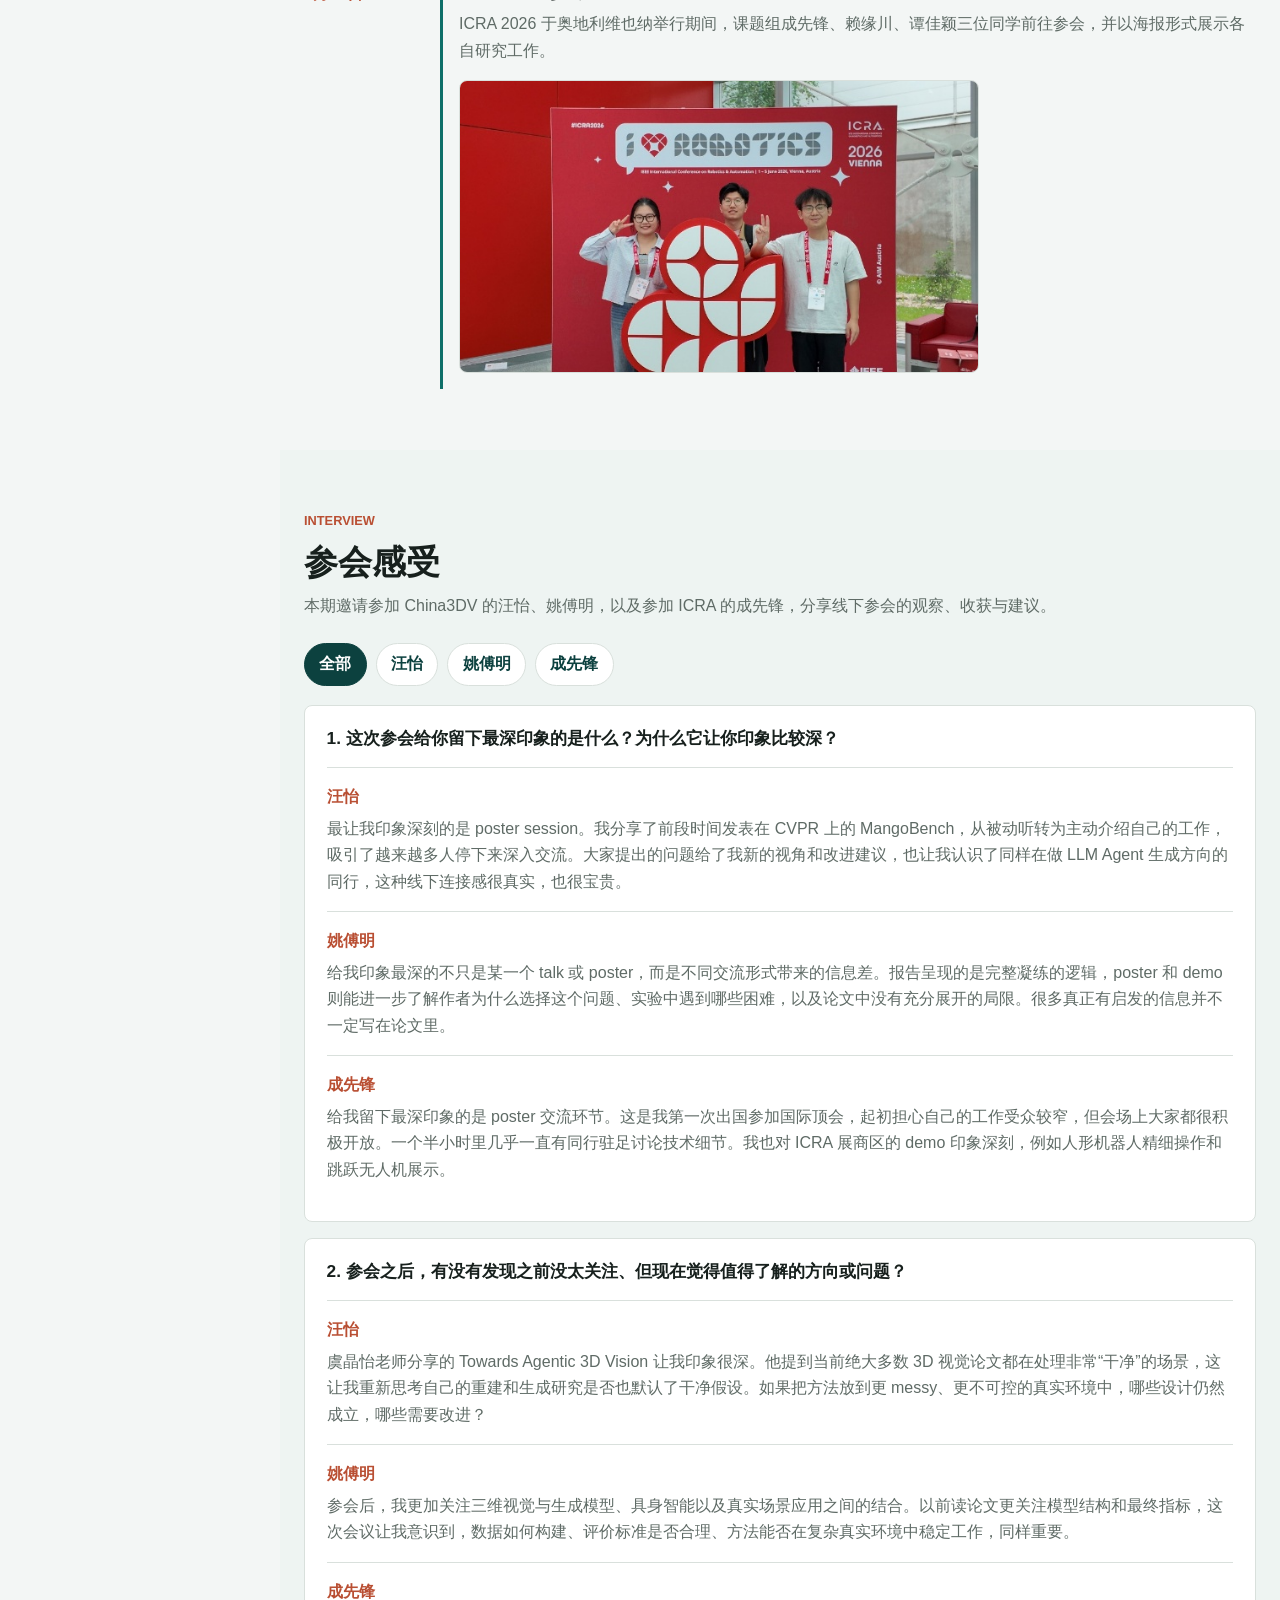
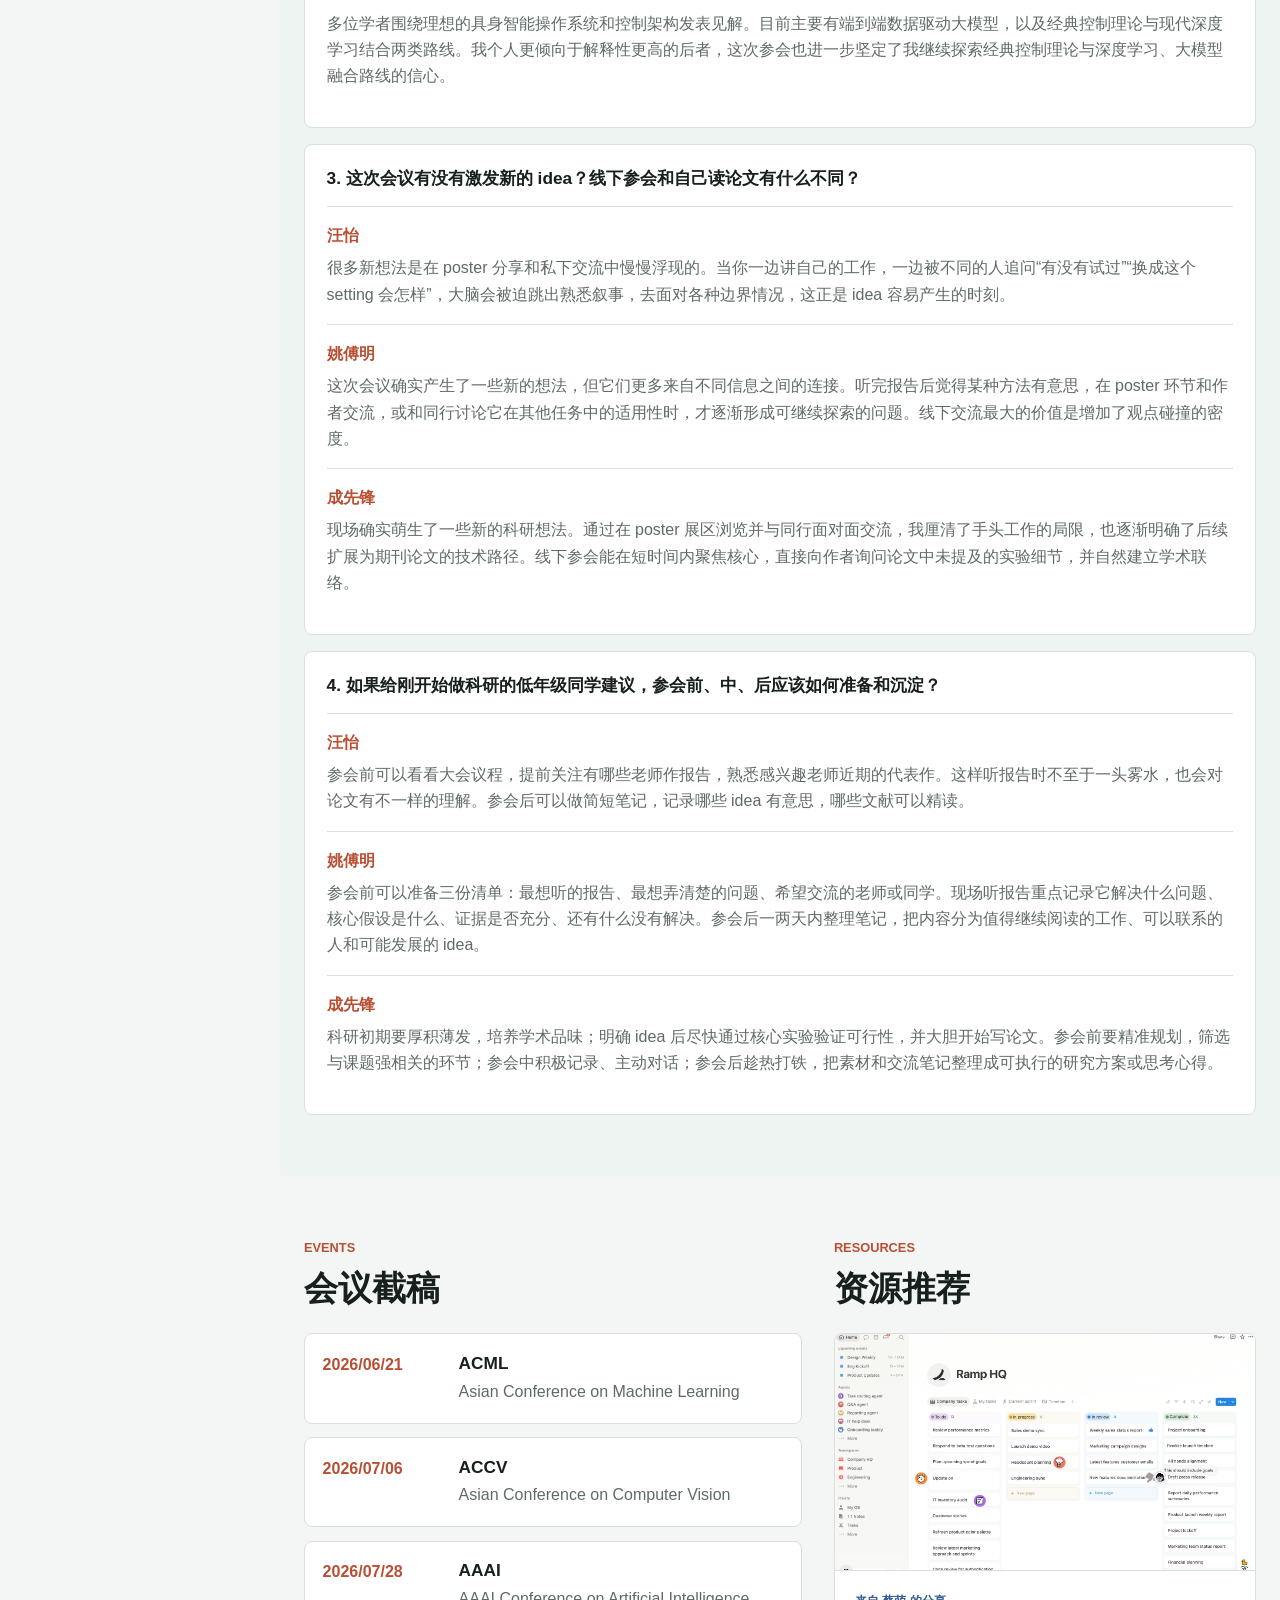
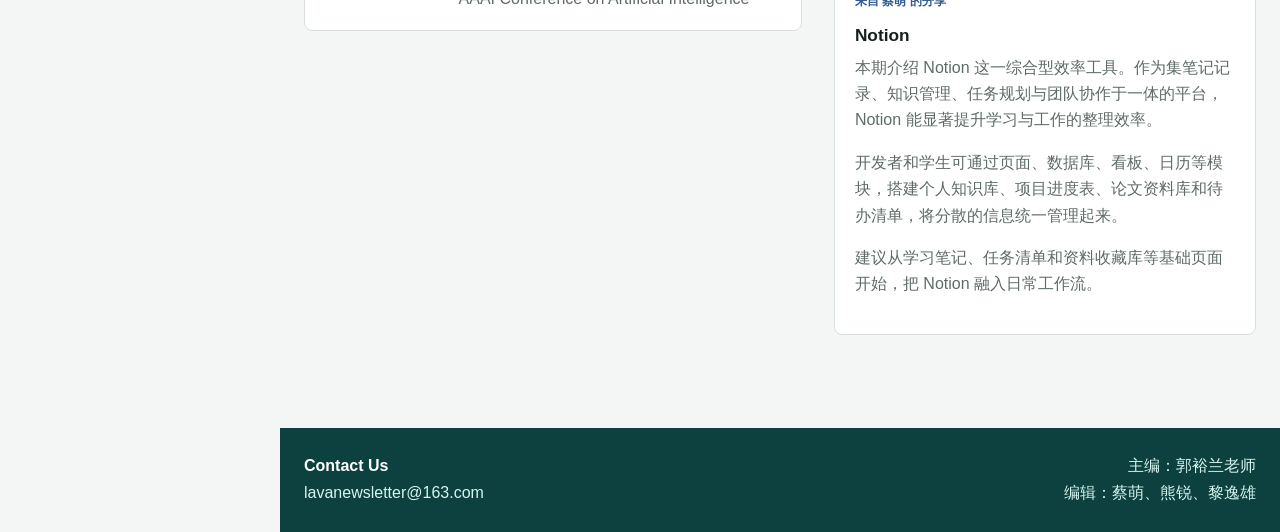
==== commit 8ff808be: "Convert newsletter site to issue archive" ====
--- a/newsletter/index.html
+++ b/newsletter/index.html
@@ -4,13 +4,14 @@
     <meta charset="utf-8">
     <meta name="viewport" content="width=device-width, initial-scale=1">
     <title>SAIL Newsletter</title>
-    <meta name="description" content="SAIL Newsletter web edition">
+    <meta name="description" content="SAIL Newsletter archive">
     <link rel="stylesheet" href="assets/styles.css">
   </head>
   <body>
     <a class="skip-link" href="#main">跳到正文</a>
-    <header class="site-header">
-      <div class="header-inner">
+
+    <div class="site-shell">
+      <aside class="issue-sidebar" aria-label="期刊目录">
         <a class="brand" href="#top" aria-label="SAIL Newsletter 首页">
           <span class="brand-mark">S</span>
           <span>
@@ -18,124 +19,95 @@
             <small>Learning and Vision Atelier</small>
           </span>
         </a>
-        <nav class="top-nav" aria-label="主要板块">
-          <a href="#spotlight">Spotlight</a>
-          <a href="#interview">Interview</a>
-          <a href="#events">Events</a>
-          <a href="#resources">Resources</a>
-          <a href="#archive">PDF</a>
-        </nav>
-      </div>
-    </header>
 
-    <main id="main">
-      <section id="top" class="hero-section" aria-labelledby="issue-title">
-        <div class="hero-copy">
-          <p class="eyebrow" id="issue-month"></p>
-          <h1 id="issue-title"></h1>
-          <p class="hero-subtitle" id="issue-subtitle"></p>
-          <div class="hero-actions">
-            <a class="button button-primary" id="source-pdf" href="#">查看原 PDF</a>
-            <a class="button button-ghost" href="#update-guide">每月更新说明</a>
+        <div class="sidebar-block">
+          <p class="sidebar-label">Issues</p>
+          <nav class="issue-nav" id="issue-nav" aria-label="按日期选择期刊"></nav>
+        </div>
+
+        <div class="sidebar-block section-nav-wrap">
+          <p class="sidebar-label">Sections</p>
+          <nav class="section-nav" aria-label="本期板块">
+            <a href="#spotlight">Spotlight</a>
+            <a href="#interview">Interview</a>
+            <a href="#events">Events</a>
+            <a href="#resources">Resources</a>
+          </nav>
+        </div>
+      </aside>
+
+      <main id="main" class="content-area">
+        <section id="top" class="hero-section" aria-labelledby="issue-title">
+          <div class="hero-copy">
+            <p class="eyebrow" id="issue-month"></p>
+            <h1 id="issue-title"></h1>
+            <p class="hero-subtitle" id="issue-subtitle"></p>
           </div>
-        </div>
-        <aside class="issue-panel" aria-label="本期概览">
-          <div class="issue-panel-top">
-            <span>Issue</span>
-            <strong id="issue-code"></strong>
+          <aside class="issue-panel" aria-label="本期概览">
+            <div class="issue-panel-top">
+              <span>Issue</span>
+              <strong id="issue-code"></strong>
+            </div>
+            <div class="stat-grid" id="stats"></div>
+          </aside>
+        </section>
+
+        <section class="section highlights" aria-labelledby="highlights-title">
+          <div class="section-heading">
+            <p class="eyebrow">At a glance</p>
+            <h2 id="highlights-title">本期速览</h2>
           </div>
-          <div class="stat-grid" id="stats"></div>
-        </aside>
-      </section>
+          <div class="highlight-grid" id="highlights"></div>
+        </section>
 
-      <section class="section highlights" aria-labelledby="highlights-title">
-        <div class="section-heading">
-          <p class="eyebrow">At a glance</p>
-          <h2 id="highlights-title">本期速览</h2>
-        </div>
-        <div class="highlight-grid" id="highlights"></div>
-      </section>
+        <section id="spotlight" class="section" aria-labelledby="spotlight-title">
+          <div class="section-heading">
+            <p class="eyebrow">Spotlight</p>
+            <h2 id="spotlight-title">论文发表与团队动态</h2>
+          </div>
+          <div class="subsection-title">
+            <h3>论文发表</h3>
+            <span id="paper-count"></span>
+          </div>
+          <div class="paper-list" id="papers"></div>
 
-      <section id="spotlight" class="section" aria-labelledby="spotlight-title">
-        <div class="section-heading">
-          <p class="eyebrow">Spotlight</p>
-          <h2 id="spotlight-title">论文发表与团队动态</h2>
-        </div>
-        <div class="subsection-title">
-          <h3>论文发表</h3>
-          <span id="paper-count"></span>
-        </div>
-        <div class="paper-list" id="papers"></div>
+          <div class="subsection-title team-heading">
+            <h3>团队动态</h3>
+            <span id="team-count"></span>
+          </div>
+          <div class="timeline" id="team-updates"></div>
+        </section>
 
-        <div class="subsection-title team-heading">
-          <h3>团队动态</h3>
-          <span id="team-count"></span>
-        </div>
-        <div class="timeline" id="team-updates"></div>
-      </section>
+        <section id="interview" class="section interview-section" aria-labelledby="interview-title">
+          <div class="section-heading">
+            <p class="eyebrow">Interview</p>
+            <h2 id="interview-title">参会感受</h2>
+            <p id="interview-intro" class="section-intro"></p>
+          </div>
+          <div class="person-filter" id="person-filter" aria-label="筛选受访者"></div>
+          <div class="qa-list" id="interview-list"></div>
+        </section>
 
-      <section id="interview" class="section interview-section" aria-labelledby="interview-title">
-        <div class="section-heading">
-          <p class="eyebrow">Interview</p>
-          <h2 id="interview-title">参会感受</h2>
-          <p id="interview-intro" class="section-intro"></p>
-        </div>
-        <div class="person-filter" id="person-filter" aria-label="筛选受访者"></div>
-        <div class="qa-list" id="interview-list"></div>
-      </section>
+        <section id="events" class="section split-section" aria-labelledby="events-title">
+          <div>
+            <div class="section-heading">
+              <p class="eyebrow">Events</p>
+              <h2 id="events-title">会议截稿</h2>
+            </div>
+            <div class="deadline-list" id="deadlines"></div>
+          </div>
+          <div id="resources" class="resource-column" aria-labelledby="resources-title">
+            <div class="section-heading">
+              <p class="eyebrow">Resources</p>
+              <h2 id="resources-title">资源推荐</h2>
+            </div>
+            <div id="resource-card"></div>
+          </div>
+        </section>
 
-      <section id="events" class="section split-section" aria-labelledby="events-title">
-        <div>
-          <div class="section-heading">
-            <p class="eyebrow">Events</p>
-            <h2 id="events-title">会议截稿</h2>
-          </div>
-          <div class="deadline-list" id="deadlines"></div>
-        </div>
-        <div id="resources" class="resource-column" aria-labelledby="resources-title">
-          <div class="section-heading">
-            <p class="eyebrow">Resources</p>
-            <h2 id="resources-title">资源推荐</h2>
-          </div>
-          <div id="resource-card"></div>
-        </div>
-      </section>
-
-      <section id="archive" class="section pdf-section" aria-labelledby="archive-title">
-        <div class="section-heading">
-          <p class="eyebrow">Original PDF</p>
-          <h2 id="archive-title">原刊预览</h2>
-          <p class="section-intro">保留 PDF 原版页面，方便核对排版和内容。</p>
-        </div>
-        <div class="pdf-preview" id="pdf-preview"></div>
-      </section>
-
-      <section id="update-guide" class="section update-guide" aria-labelledby="update-title">
-        <div class="section-heading">
-          <p class="eyebrow">Maintenance</p>
-          <h2 id="update-title">每月更新方式</h2>
-        </div>
-        <div class="guide-grid">
-          <article>
-            <span>1</span>
-            <h3>复制一个 issue 数据块</h3>
-            <p>在 <code>assets/content.js</code> 里复制 <code>2026-06</code>，改成新月份编号。</p>
-          </article>
-          <article>
-            <span>2</span>
-            <h3>替换版块内容</h3>
-            <p>按 Spotlight、Interview、Events、Resources 更新文字、日期、图片和 PDF 路径。</p>
-          </article>
-          <article>
-            <span>3</span>
-            <h3>切换默认月份</h3>
-            <p>把 <code>defaultIssue</code> 改成新月份，首页就会自动展示最新一期。</p>
-          </article>
-        </div>
-      </section>
-    </main>
-
-    <footer class="site-footer" id="contact"></footer>
+        <footer class="site-footer" id="contact"></footer>
+      </main>
+    </div>
 
     <script src="assets/content.js"></script>
     <script src="assets/app.js"></script>
--- a/newsletter/assets/styles.css
+++ b/newsletter/assets/styles.css
@@ -7,7 +7,6 @@
   --teal: #0e6f68;
   --teal-dark: #0c413f;
   --rust: #b94f33;
-  --gold: #b9851e;
   --blue: #315b91;
   --shadow: 0 18px 50px rgba(22, 32, 29, 0.1);
   --radius: 8px;
@@ -36,15 +35,6 @@
 
 a {
   color: inherit;
-}
-
-code {
-  padding: 0.08rem 0.28rem;
-  border: 1px solid var(--line);
-  border-radius: 4px;
-  background: #f8faf9;
-  font-family: Consolas, "SFMono-Regular", monospace;
-  font-size: 0.92em;
 }
 
 .skip-link {
@@ -62,29 +52,23 @@
   top: 1rem;
 }
 
-.site-header {
+.site-shell {
+  display: grid;
+  grid-template-columns: 280px minmax(0, 1fr);
+  min-height: 100vh;
+}
+
+.issue-sidebar {
   position: sticky;
   top: 0;
-  z-index: 10;
-  background: rgba(255, 255, 255, 0.93);
-  border-bottom: 1px solid var(--line);
-  backdrop-filter: blur(14px);
-}
-
-.header-inner,
-.section,
-.hero-section,
-.footer-inner {
-  width: min(1180px, calc(100% - 40px));
-  margin: 0 auto;
-}
-
-.header-inner {
-  min-height: 72px;
+  height: 100vh;
   display: flex;
-  align-items: center;
-  justify-content: space-between;
-  gap: 1.5rem;
+  flex-direction: column;
+  gap: 2rem;
+  padding: 1.5rem;
+  background: #ffffff;
+  border-right: 1px solid var(--line);
+  overflow-y: auto;
 }
 
 .brand {
@@ -117,26 +101,81 @@
   letter-spacing: 0;
 }
 
-.top-nav {
-  display: flex;
-  align-items: center;
-  gap: 0.2rem;
-}
-
-.top-nav a {
-  padding: 0.55rem 0.72rem;
-  color: var(--muted);
-  border-radius: 999px;
-  font-size: 0.93rem;
-  font-weight: 650;
+.sidebar-label {
+  margin: 0 0 0.7rem;
+  color: var(--rust);
+  font-size: 0.78rem;
+  font-weight: 850;
+  text-transform: uppercase;
+}
+
+.issue-nav,
+.section-nav {
+  display: grid;
+  gap: 0.5rem;
+}
+
+.issue-button {
+  width: 100%;
+  min-height: 64px;
+  padding: 0.75rem 0.85rem;
+  color: var(--ink);
+  text-align: left;
+  background: #f8faf9;
+  border: 1px solid var(--line);
+  border-radius: var(--radius);
+  cursor: pointer;
+  font: inherit;
+}
+
+.issue-button strong,
+.issue-button span {
+  display: block;
+}
+
+.issue-button strong {
+  font-size: 1rem;
+}
+
+.issue-button span {
+  color: var(--muted);
+  font-size: 0.86rem;
+}
+
+.issue-button[aria-current="page"] {
+  color: #fff;
+  background: var(--teal-dark);
+  border-color: var(--teal-dark);
+}
+
+.issue-button[aria-current="page"] span {
+  color: #d5f5ef;
+}
+
+.section-nav a {
+  padding: 0.55rem 0.7rem;
+  color: var(--muted);
+  border-radius: var(--radius);
+  font-weight: 700;
   text-decoration: none;
 }
 
-.top-nav a:hover,
-.top-nav a:focus-visible {
+.section-nav a:hover,
+.section-nav a:focus-visible {
   color: var(--teal-dark);
   background: #e9f1ef;
   outline: none;
+}
+
+.content-area {
+  min-width: 0;
+}
+
+.section,
+.hero-section,
+.footer-inner {
+  width: min(1080px, calc(100% - 48px));
+  margin: 0 auto;
 }
 
 .hero-section {
@@ -196,43 +235,12 @@
   text-transform: uppercase;
 }
 
-.hero-actions {
-  display: flex;
-  flex-wrap: wrap;
-  gap: 0.75rem;
-  margin-top: 2rem;
-}
-
-.button {
-  display: inline-flex;
-  min-height: 44px;
-  align-items: center;
-  justify-content: center;
-  padding: 0.72rem 1rem;
-  border: 1px solid var(--teal-dark);
-  border-radius: var(--radius);
-  font-weight: 750;
-  text-decoration: none;
-}
-
-.button-primary {
-  color: #fff;
-  background: var(--teal-dark);
-}
-
-.button-ghost {
-  color: var(--teal-dark);
-  background: transparent;
-}
-
 .issue-panel,
 .highlight-card,
 .paper-card,
 .qa-card,
 .deadline-item,
-.resource-card,
-.pdf-page,
-.guide-grid article {
+.resource-card {
   background: var(--paper);
   border: 1px solid var(--line);
   border-radius: var(--radius);
@@ -324,8 +332,7 @@
 .timeline-body p,
 .answer-block p,
 .deadline-item p,
-.resource-body p,
-.guide-grid p {
+.resource-body p {
   color: var(--muted);
 }
 
@@ -463,8 +470,8 @@
 .interview-section {
   width: 100%;
   max-width: none;
-  padding-left: max(20px, calc((100% - 1180px) / 2));
-  padding-right: max(20px, calc((100% - 1180px) / 2));
+  padding-left: max(24px, calc((100% - 1080px) / 2));
+  padding-right: max(24px, calc((100% - 1080px) / 2));
   background: #eef4f2;
 }
 
@@ -570,58 +577,6 @@
   padding: 1.25rem;
 }
 
-.pdf-preview {
-  display: grid;
-  grid-template-columns: repeat(3, minmax(0, 1fr));
-  gap: 1rem;
-  align-items: start;
-}
-
-.pdf-page {
-  overflow: hidden;
-  box-shadow: none;
-}
-
-.pdf-page img {
-  width: 100%;
-  background: #fff;
-}
-
-.pdf-page figcaption {
-  padding: 0.65rem 0.8rem;
-  color: var(--muted);
-  border-top: 1px solid var(--line);
-  font-size: 0.9rem;
-  font-weight: 700;
-}
-
-.update-guide {
-  padding-top: 2rem;
-}
-
-.guide-grid {
-  display: grid;
-  grid-template-columns: repeat(3, minmax(0, 1fr));
-  gap: 1rem;
-}
-
-.guide-grid article {
-  padding: 1.2rem;
-  box-shadow: none;
-}
-
-.guide-grid article > span {
-  width: 34px;
-  height: 34px;
-  display: grid;
-  place-items: center;
-  margin-bottom: 1rem;
-  color: #fff;
-  background: var(--teal);
-  border-radius: 50%;
-  font-weight: 850;
-}
-
 .site-footer {
   margin-top: 2rem;
   color: #fff;
@@ -652,24 +607,46 @@
   color: #d5f5ef;
 }
 
+@media (max-width: 1040px) {
+  .site-shell {
+    grid-template-columns: 1fr;
+  }
+
+  .issue-sidebar {
+    position: sticky;
+    z-index: 10;
+    height: auto;
+    flex-direction: row;
+    align-items: center;
+    gap: 1rem;
+    padding: 0.9rem 1rem;
+    border-right: 0;
+    border-bottom: 1px solid var(--line);
+    overflow-x: auto;
+  }
+
+  .sidebar-block {
+    min-width: max-content;
+  }
+
+  .section-nav-wrap {
+    display: none;
+  }
+
+  .issue-nav {
+    display: flex;
+  }
+
+  .issue-button {
+    width: 170px;
+  }
+}
+
 @media (max-width: 920px) {
-  .header-inner {
-    align-items: flex-start;
-    flex-direction: column;
-    padding: 0.8rem 0;
-  }
-
-  .top-nav {
-    width: 100%;
-    overflow-x: auto;
-    padding-bottom: 0.2rem;
-  }
-
   .hero-section,
   .split-section,
   .paper-card,
-  .highlight-grid,
-  .guide-grid {
+  .highlight-grid {
     grid-template-columns: 1fr;
   }
 
@@ -683,18 +660,23 @@
     border-right: 0;
     border-bottom: 1px solid var(--line);
   }
-
-  .pdf-preview {
-    grid-template-columns: 1fr;
-  }
 }
 
 @media (max-width: 640px) {
-  .header-inner,
   .section,
   .hero-section,
   .footer-inner {
-    width: min(100% - 28px, 1180px);
+    width: min(100% - 28px, 1080px);
+  }
+
+  .issue-sidebar {
+    align-items: flex-start;
+    flex-direction: column;
+  }
+
+  .issue-nav {
+    width: calc(100vw - 28px);
+    overflow-x: auto;
   }
 
   h1 {
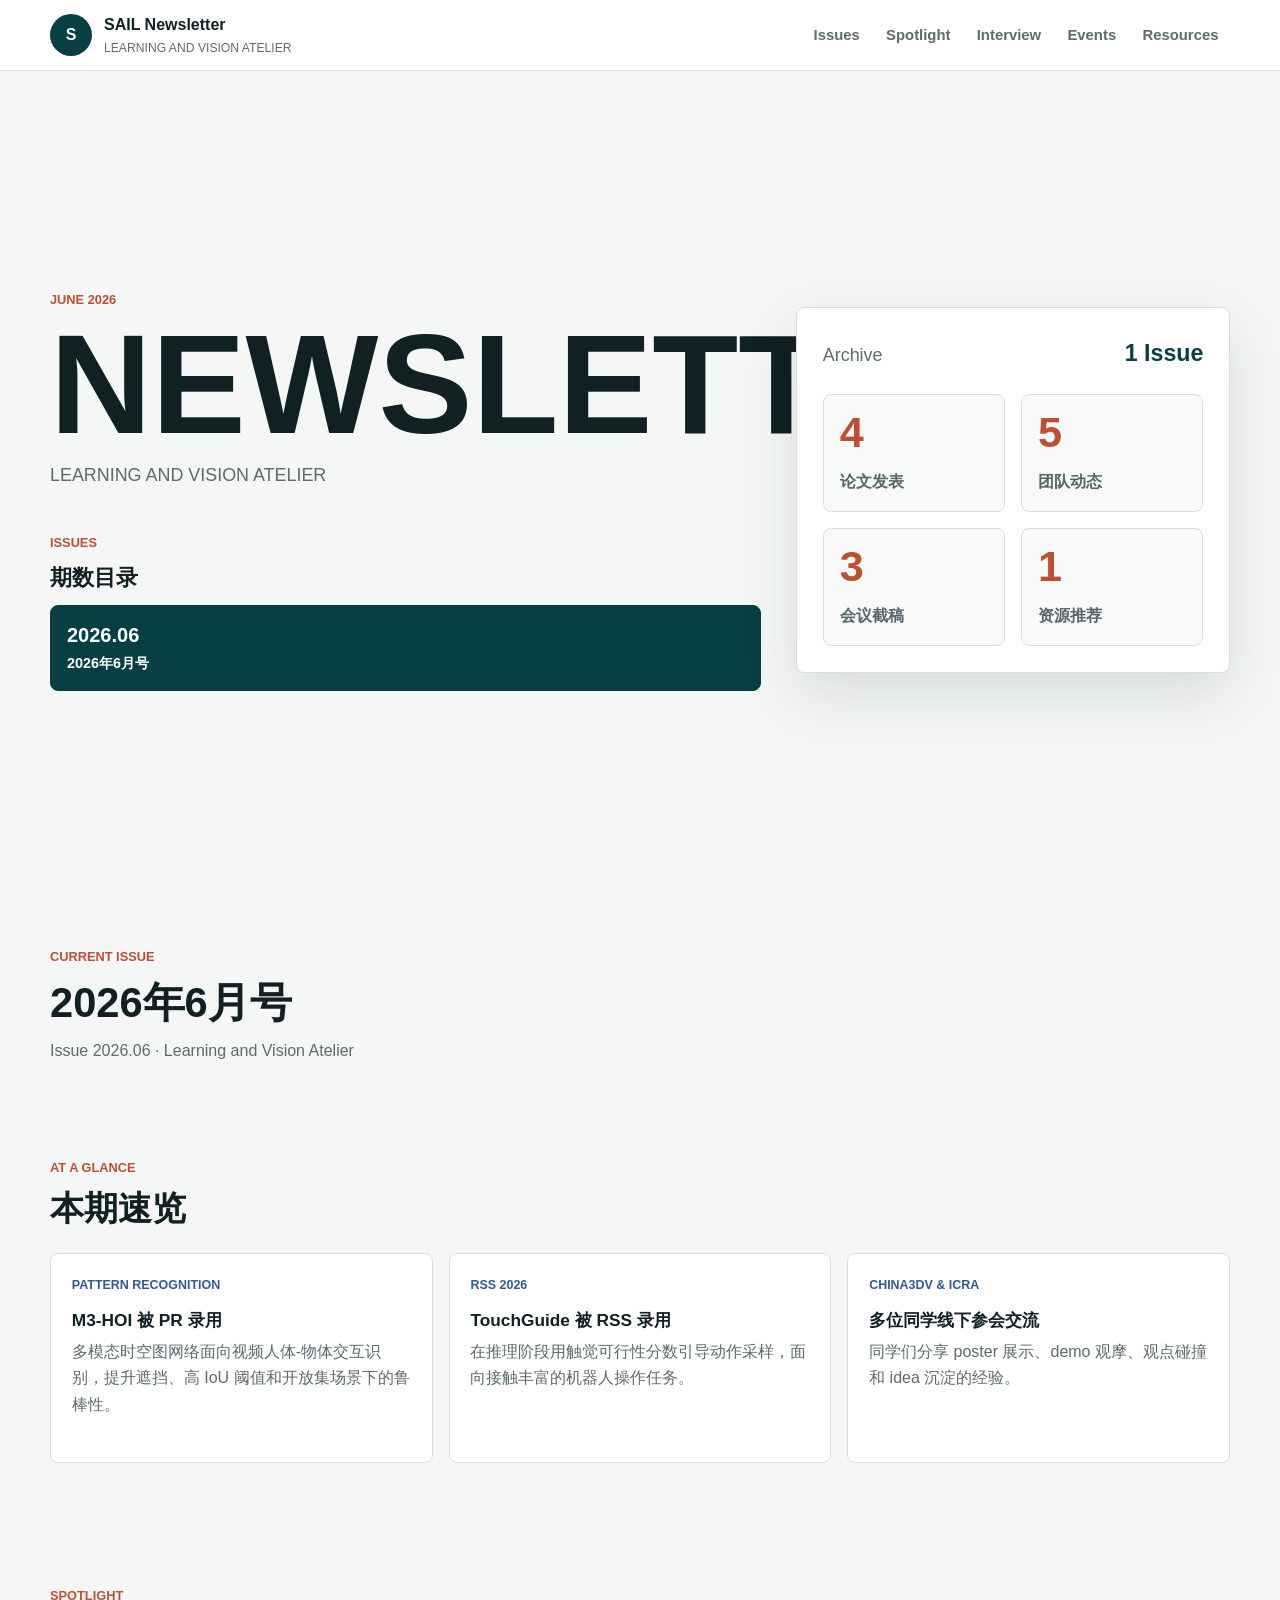
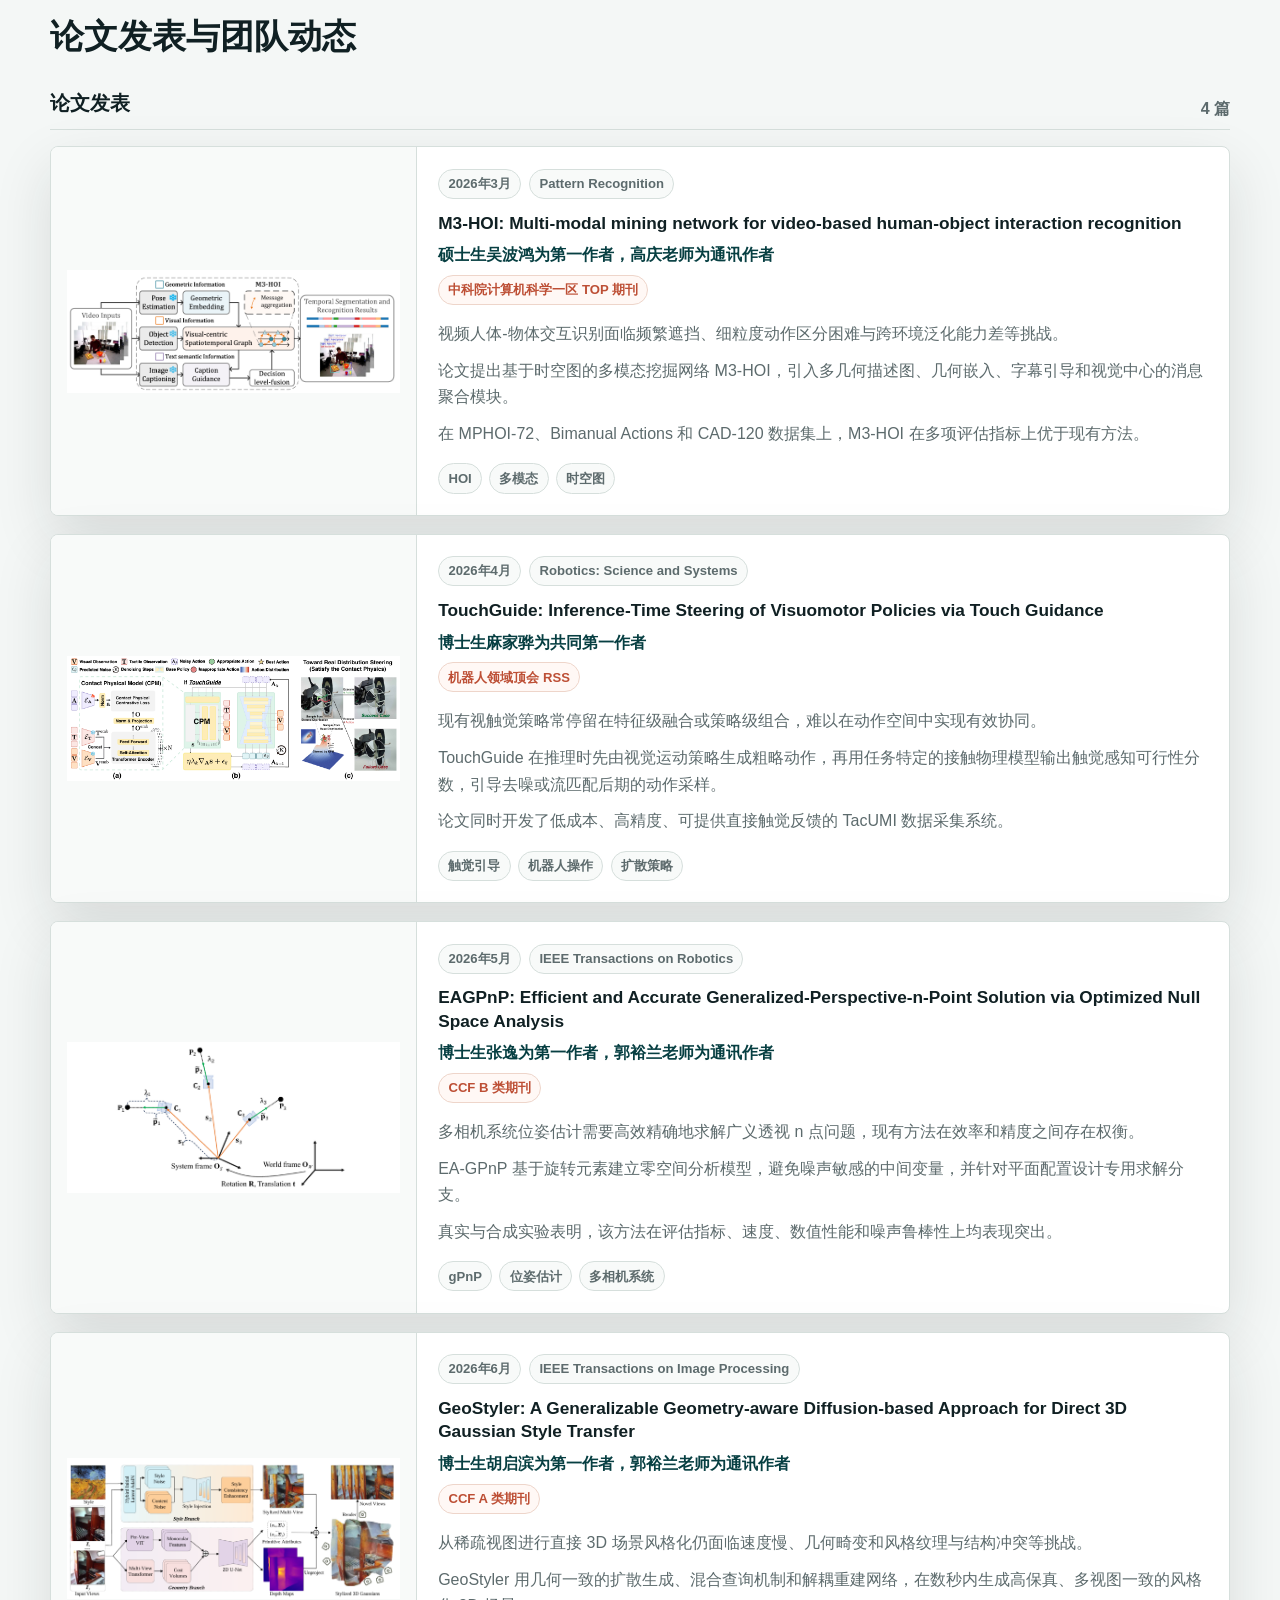
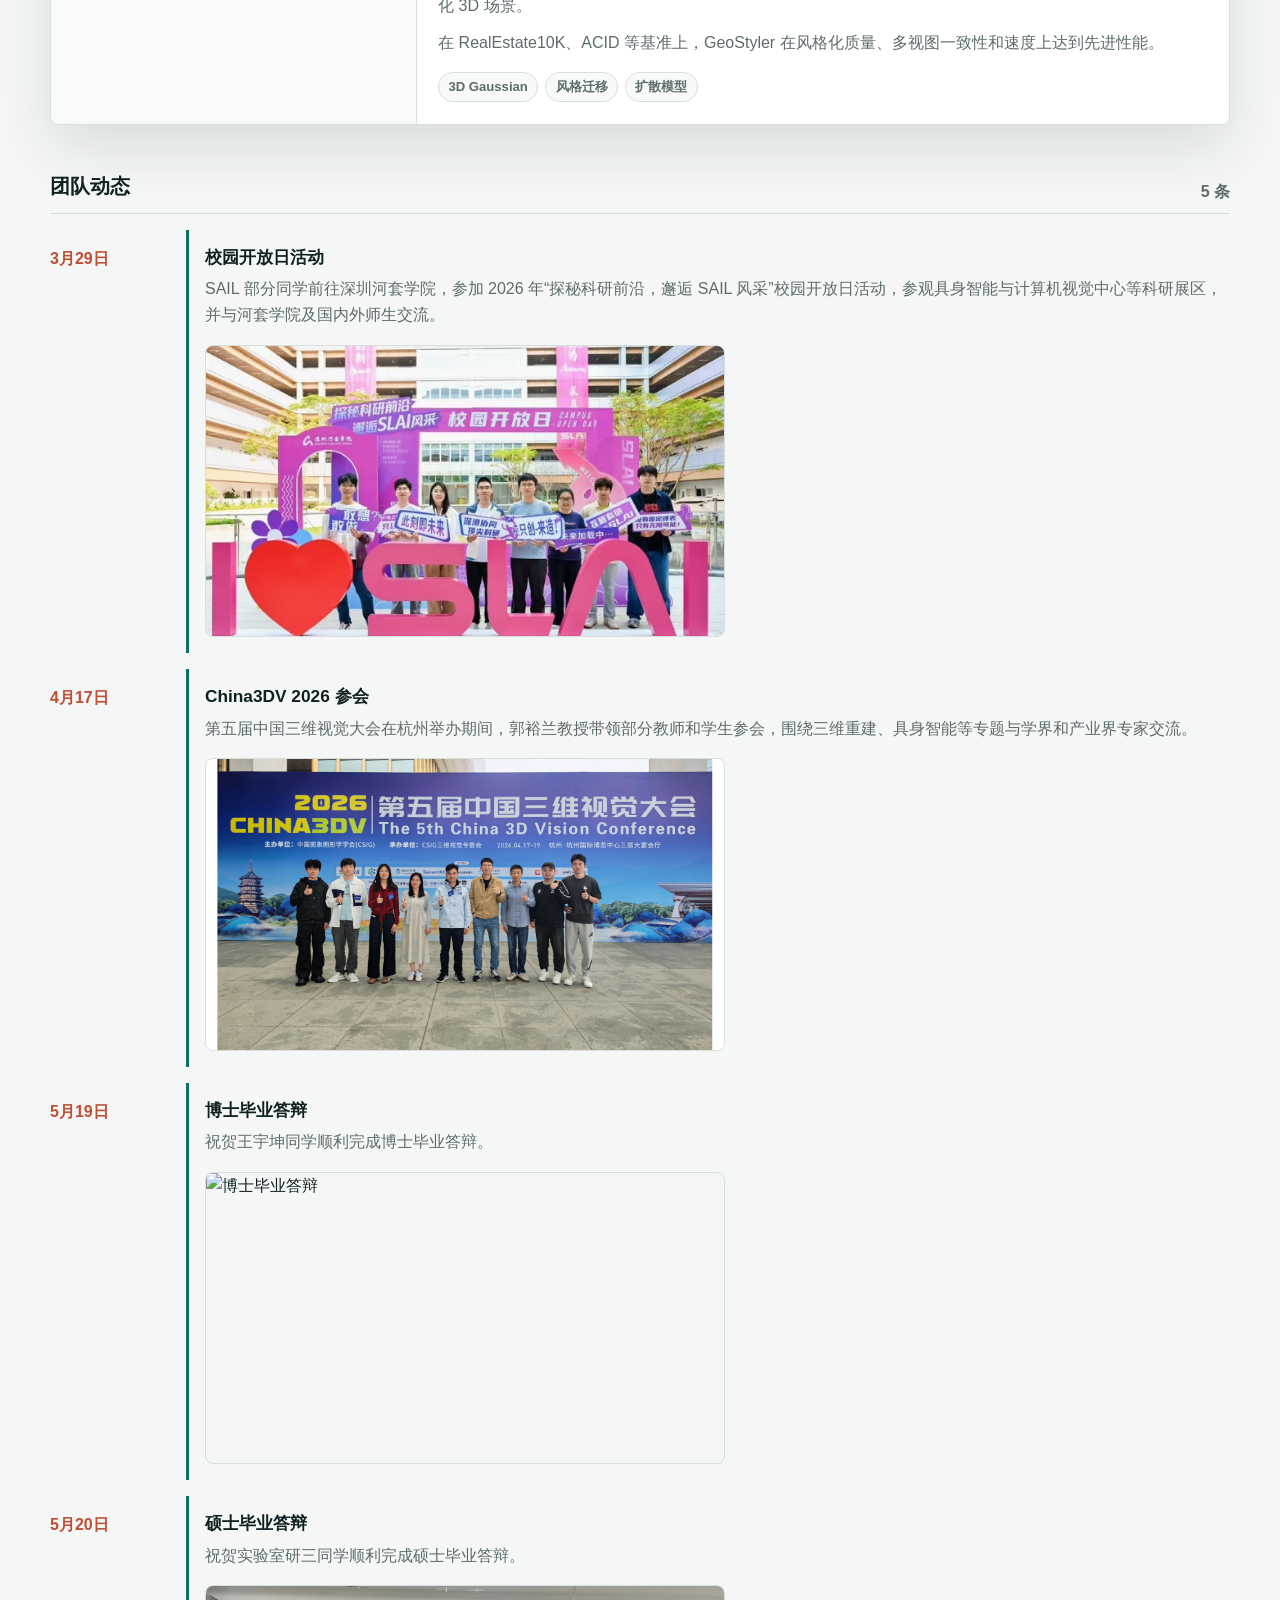
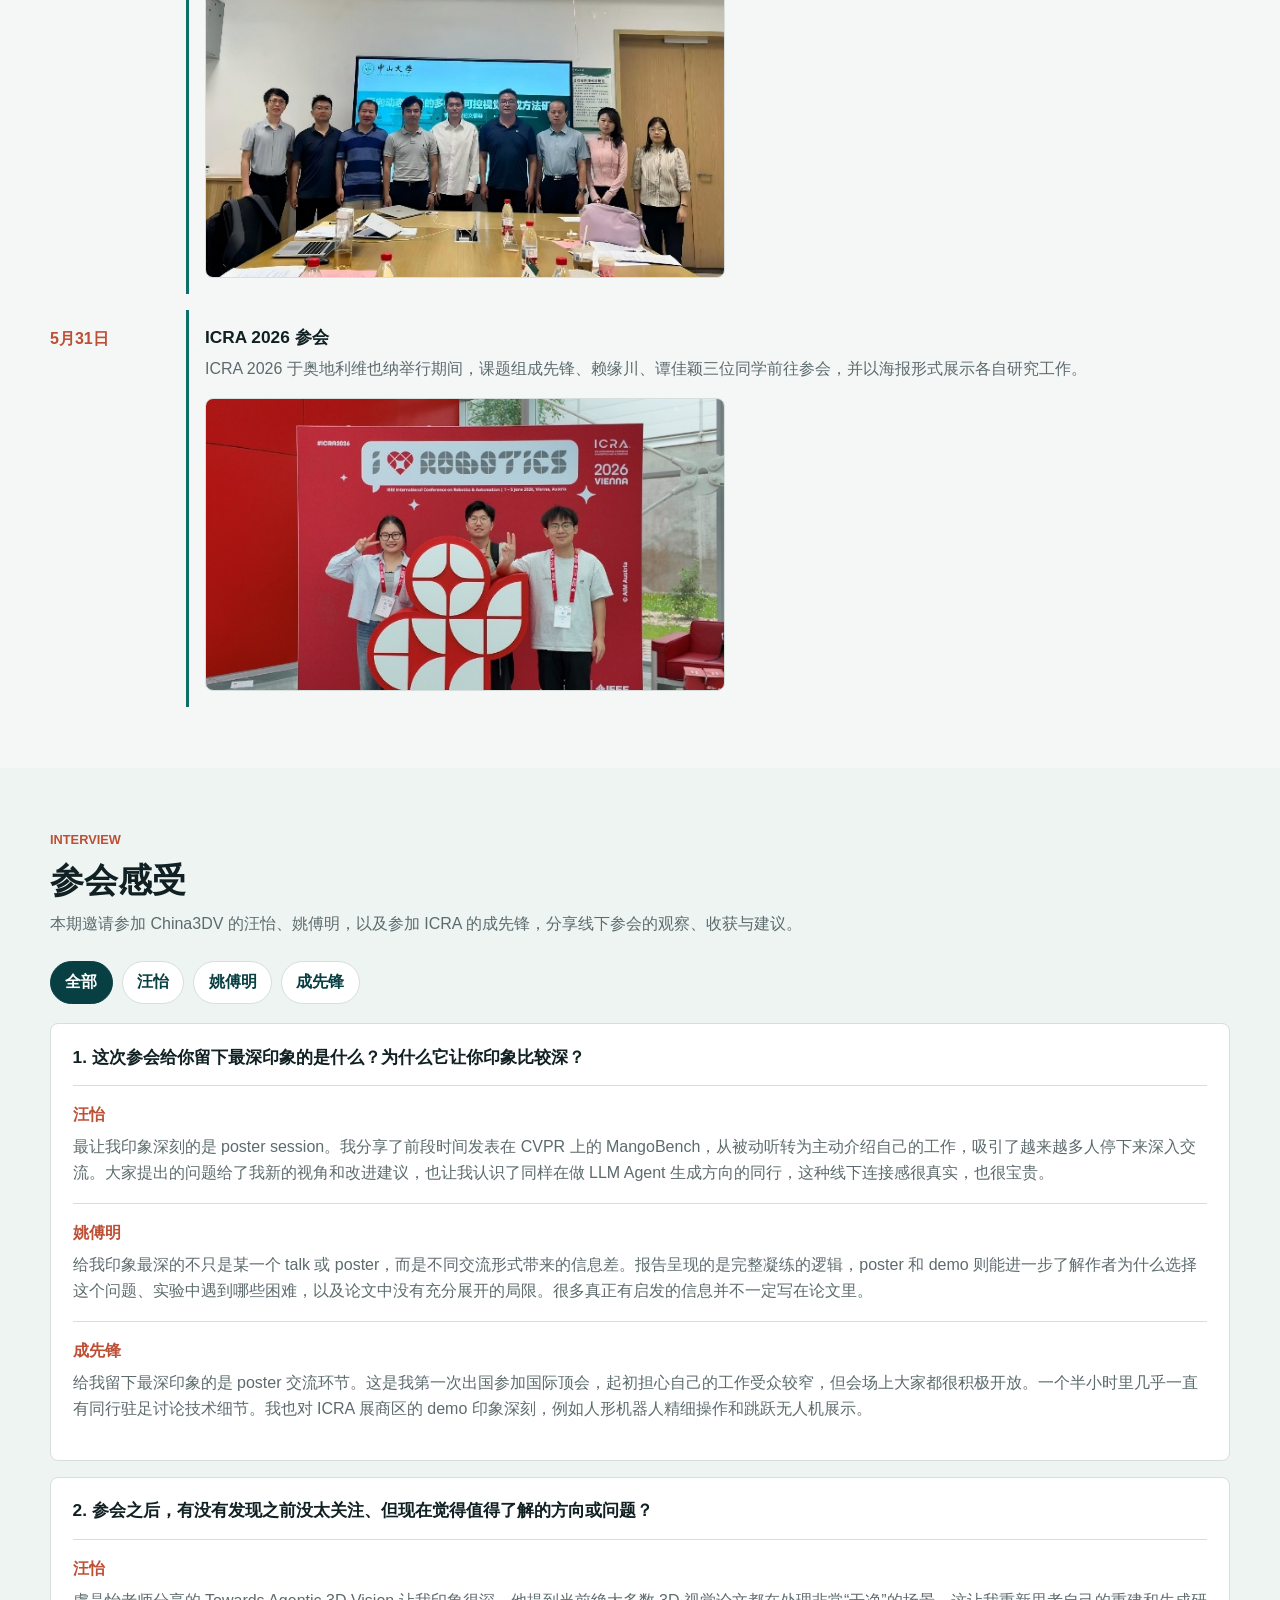
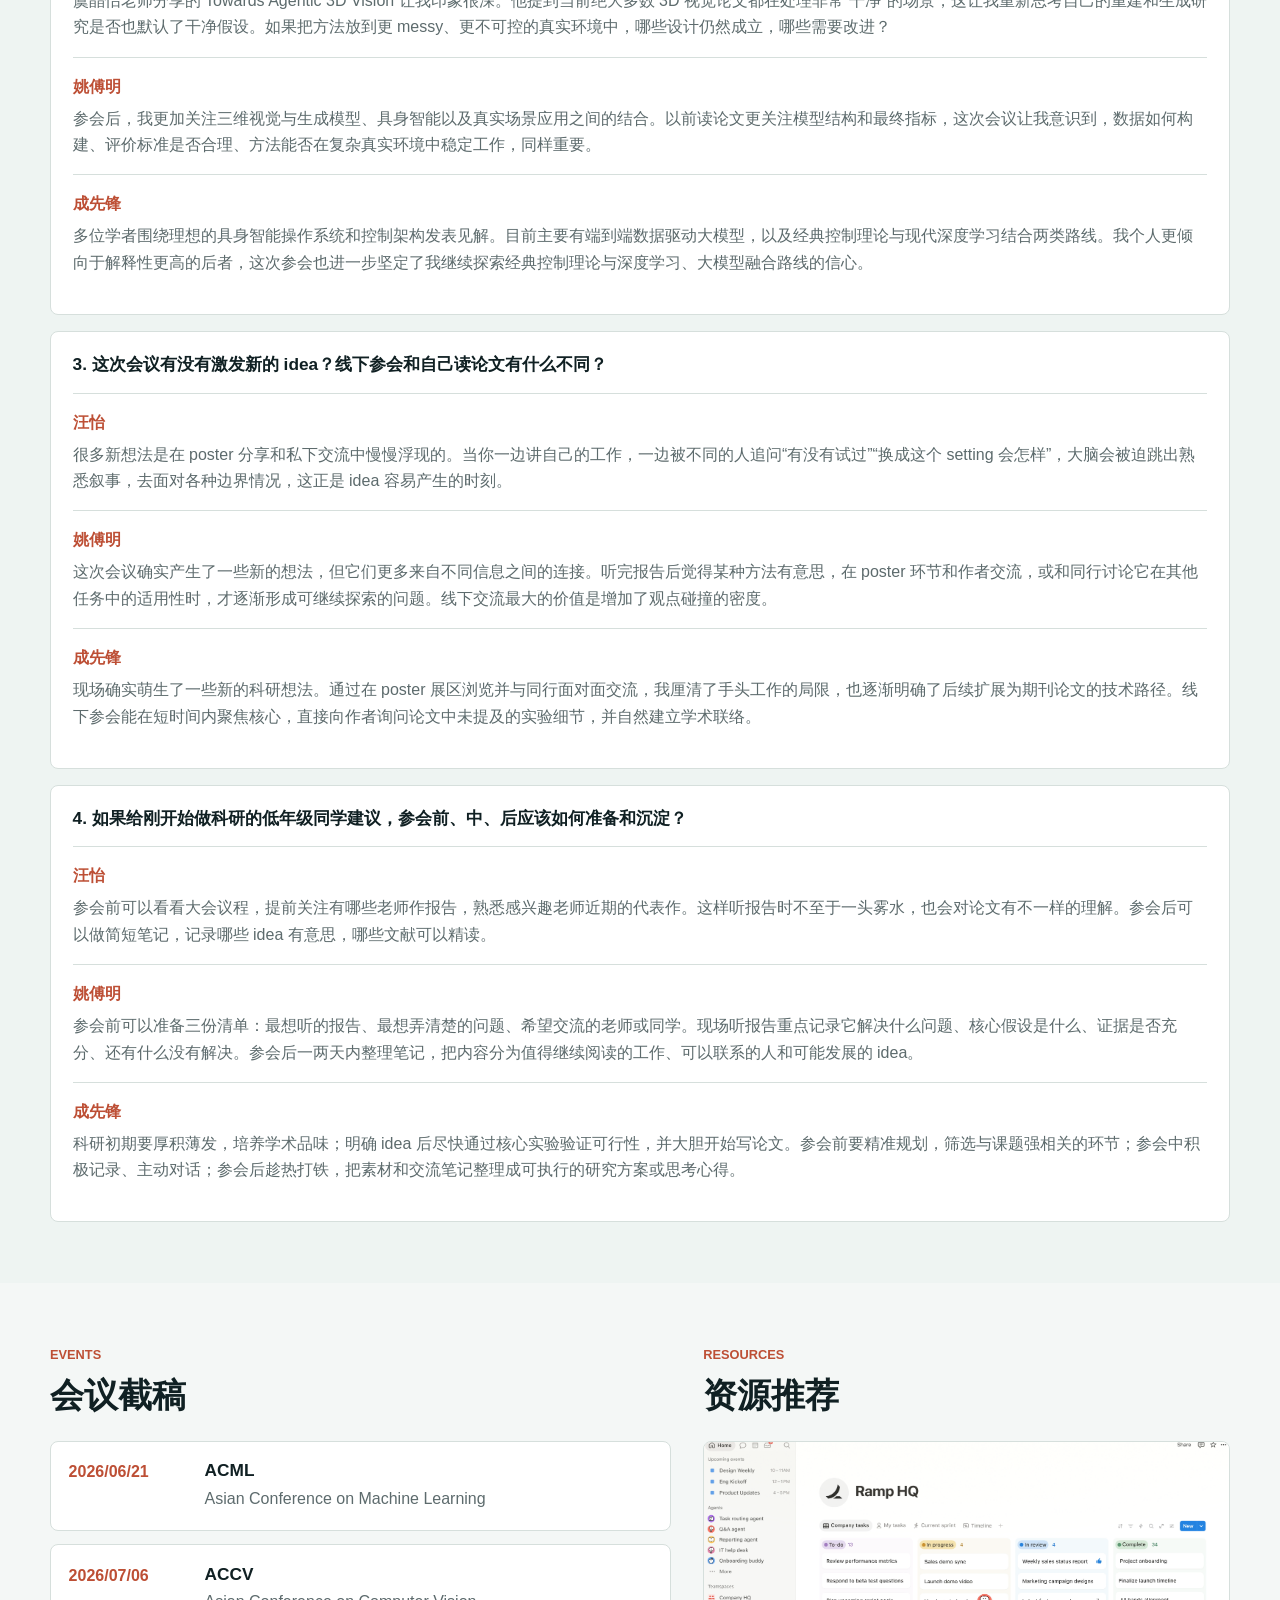
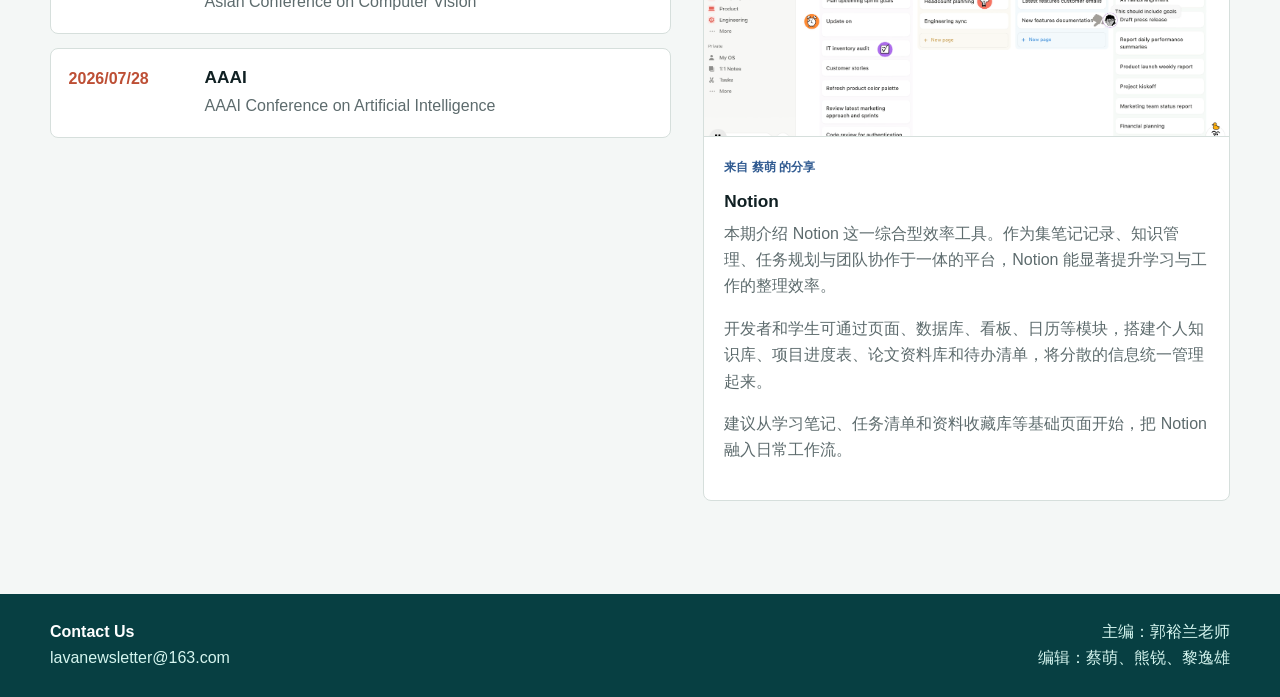
==== commit 78edd25c: "Refine newsletter archive landing page" ====
--- a/newsletter/index.html
+++ b/newsletter/index.html
@@ -10,8 +10,8 @@
   <body>
     <a class="skip-link" href="#main">跳到正文</a>
 
-    <div class="site-shell">
-      <aside class="issue-sidebar" aria-label="期刊目录">
+    <header class="site-header">
+      <div class="header-inner">
         <a class="brand" href="#top" aria-label="SAIL Newsletter 首页">
           <span class="brand-mark">S</span>
           <span>
@@ -19,95 +19,102 @@
             <small>Learning and Vision Atelier</small>
           </span>
         </a>
+        <nav class="top-nav" aria-label="页面导航">
+          <a href="#issues">Issues</a>
+          <a href="#spotlight">Spotlight</a>
+          <a href="#interview">Interview</a>
+          <a href="#events">Events</a>
+          <a href="#resources">Resources</a>
+        </nav>
+      </div>
+    </header>
 
-        <div class="sidebar-block">
-          <p class="sidebar-label">Issues</p>
-          <nav class="issue-nav" id="issue-nav" aria-label="按日期选择期刊"></nav>
+    <main id="main">
+      <section id="top" class="hero-section" aria-labelledby="site-title">
+        <div class="hero-copy">
+          <p class="eyebrow" id="latest-month"></p>
+          <h1 id="site-title">NEWSLETTER</h1>
+          <p class="hero-subtitle">Learning and Vision Atelier</p>
+
+          <div id="issues" class="issue-directory" aria-labelledby="issue-directory-title">
+            <div class="directory-heading">
+              <p class="eyebrow">Issues</p>
+              <h2 id="issue-directory-title">期数目录</h2>
+            </div>
+            <div class="issue-list" id="issue-nav" aria-label="按日期选择期刊"></div>
+          </div>
         </div>
 
-        <div class="sidebar-block section-nav-wrap">
-          <p class="sidebar-label">Sections</p>
-          <nav class="section-nav" aria-label="本期板块">
-            <a href="#spotlight">Spotlight</a>
-            <a href="#interview">Interview</a>
-            <a href="#events">Events</a>
-            <a href="#resources">Resources</a>
-          </nav>
+        <aside class="archive-panel" aria-label="全站统计">
+          <div class="archive-panel-top">
+            <span>Archive</span>
+            <strong id="issue-total"></strong>
+          </div>
+          <div class="stat-grid" id="stats"></div>
+        </aside>
+      </section>
+
+      <section class="section current-issue-heading" aria-labelledby="current-issue-title">
+        <p class="eyebrow">Current Issue</p>
+        <h2 id="current-issue-title"></h2>
+        <p id="current-issue-subtitle" class="section-intro"></p>
+      </section>
+
+      <section class="section highlights" aria-labelledby="highlights-title">
+        <div class="section-heading">
+          <p class="eyebrow">At a glance</p>
+          <h2 id="highlights-title">本期速览</h2>
         </div>
-      </aside>
+        <div class="highlight-grid" id="highlights"></div>
+      </section>
 
-      <main id="main" class="content-area">
-        <section id="top" class="hero-section" aria-labelledby="issue-title">
-          <div class="hero-copy">
-            <p class="eyebrow" id="issue-month"></p>
-            <h1 id="issue-title"></h1>
-            <p class="hero-subtitle" id="issue-subtitle"></p>
+      <section id="spotlight" class="section" aria-labelledby="spotlight-title">
+        <div class="section-heading">
+          <p class="eyebrow">Spotlight</p>
+          <h2 id="spotlight-title">论文发表与团队动态</h2>
+        </div>
+        <div class="subsection-title">
+          <h3>论文发表</h3>
+          <span id="paper-count"></span>
+        </div>
+        <div class="paper-list" id="papers"></div>
+
+        <div class="subsection-title team-heading">
+          <h3>团队动态</h3>
+          <span id="team-count"></span>
+        </div>
+        <div class="timeline" id="team-updates"></div>
+      </section>
+
+      <section id="interview" class="section interview-section" aria-labelledby="interview-title">
+        <div class="section-heading">
+          <p class="eyebrow">Interview</p>
+          <h2 id="interview-title">参会感受</h2>
+          <p id="interview-intro" class="section-intro"></p>
+        </div>
+        <div class="person-filter" id="person-filter" aria-label="筛选受访者"></div>
+        <div class="qa-list" id="interview-list"></div>
+      </section>
+
+      <section id="events" class="section split-section" aria-labelledby="events-title">
+        <div>
+          <div class="section-heading">
+            <p class="eyebrow">Events</p>
+            <h2 id="events-title">会议截稿</h2>
           </div>
-          <aside class="issue-panel" aria-label="本期概览">
-            <div class="issue-panel-top">
-              <span>Issue</span>
-              <strong id="issue-code"></strong>
-            </div>
-            <div class="stat-grid" id="stats"></div>
-          </aside>
-        </section>
+          <div class="deadline-list" id="deadlines"></div>
+        </div>
+        <div id="resources" class="resource-column" aria-labelledby="resources-title">
+          <div class="section-heading">
+            <p class="eyebrow">Resources</p>
+            <h2 id="resources-title">资源推荐</h2>
+          </div>
+          <div id="resource-card"></div>
+        </div>
+      </section>
+    </main>
 
-        <section class="section highlights" aria-labelledby="highlights-title">
-          <div class="section-heading">
-            <p class="eyebrow">At a glance</p>
-            <h2 id="highlights-title">本期速览</h2>
-          </div>
-          <div class="highlight-grid" id="highlights"></div>
-        </section>
-
-        <section id="spotlight" class="section" aria-labelledby="spotlight-title">
-          <div class="section-heading">
-            <p class="eyebrow">Spotlight</p>
-            <h2 id="spotlight-title">论文发表与团队动态</h2>
-          </div>
-          <div class="subsection-title">
-            <h3>论文发表</h3>
-            <span id="paper-count"></span>
-          </div>
-          <div class="paper-list" id="papers"></div>
-
-          <div class="subsection-title team-heading">
-            <h3>团队动态</h3>
-            <span id="team-count"></span>
-          </div>
-          <div class="timeline" id="team-updates"></div>
-        </section>
-
-        <section id="interview" class="section interview-section" aria-labelledby="interview-title">
-          <div class="section-heading">
-            <p class="eyebrow">Interview</p>
-            <h2 id="interview-title">参会感受</h2>
-            <p id="interview-intro" class="section-intro"></p>
-          </div>
-          <div class="person-filter" id="person-filter" aria-label="筛选受访者"></div>
-          <div class="qa-list" id="interview-list"></div>
-        </section>
-
-        <section id="events" class="section split-section" aria-labelledby="events-title">
-          <div>
-            <div class="section-heading">
-              <p class="eyebrow">Events</p>
-              <h2 id="events-title">会议截稿</h2>
-            </div>
-            <div class="deadline-list" id="deadlines"></div>
-          </div>
-          <div id="resources" class="resource-column" aria-labelledby="resources-title">
-            <div class="section-heading">
-              <p class="eyebrow">Resources</p>
-              <h2 id="resources-title">资源推荐</h2>
-            </div>
-            <div id="resource-card"></div>
-          </div>
-        </section>
-
-        <footer class="site-footer" id="contact"></footer>
-      </main>
-    </div>
+    <footer class="site-footer" id="contact"></footer>
 
     <script src="assets/content.js"></script>
     <script src="assets/app.js"></script>
--- a/newsletter/assets/styles.css
+++ b/newsletter/assets/styles.css
@@ -1,14 +1,14 @@
 :root {
-  --ink: #17201d;
-  --muted: #5f6b66;
-  --line: #d9e0dc;
+  --ink: #102023;
+  --muted: #5d6b6d;
+  --line: #d6dfdc;
   --paper: #ffffff;
-  --page: #f3f6f5;
+  --page: #f4f7f6;
   --teal: #0e6f68;
-  --teal-dark: #0c413f;
-  --rust: #b94f33;
+  --teal-dark: #073f42;
+  --rust: #bd4f35;
   --blue: #315b91;
-  --shadow: 0 18px 50px rgba(22, 32, 29, 0.1);
+  --shadow: 0 22px 58px rgba(22, 32, 29, 0.12);
   --radius: 8px;
 }
 
@@ -52,23 +52,29 @@
   top: 1rem;
 }
 
-.site-shell {
-  display: grid;
-  grid-template-columns: 280px minmax(0, 1fr);
-  min-height: 100vh;
-}
-
-.issue-sidebar {
+.site-header {
   position: sticky;
   top: 0;
-  height: 100vh;
-  display: flex;
-  flex-direction: column;
-  gap: 2rem;
-  padding: 1.5rem;
-  background: #ffffff;
-  border-right: 1px solid var(--line);
-  overflow-y: auto;
+  z-index: 10;
+  background: rgba(255, 255, 255, 0.93);
+  border-bottom: 1px solid var(--line);
+  backdrop-filter: blur(14px);
+}
+
+.header-inner,
+.section,
+.hero-section,
+.footer-inner {
+  width: min(1180px, calc(100% - 48px));
+  margin: 0 auto;
+}
+
+.header-inner {
+  min-height: 70px;
+  display: flex;
+  align-items: center;
+  justify-content: space-between;
+  gap: 1.5rem;
 }
 
 .brand {
@@ -101,101 +107,46 @@
   letter-spacing: 0;
 }
 
-.sidebar-label {
-  margin: 0 0 0.7rem;
-  color: var(--rust);
-  font-size: 0.78rem;
-  font-weight: 850;
-  text-transform: uppercase;
-}
-
-.issue-nav,
-.section-nav {
-  display: grid;
-  gap: 0.5rem;
-}
-
-.issue-button {
-  width: 100%;
-  min-height: 64px;
-  padding: 0.75rem 0.85rem;
-  color: var(--ink);
-  text-align: left;
-  background: #f8faf9;
-  border: 1px solid var(--line);
-  border-radius: var(--radius);
-  cursor: pointer;
-  font: inherit;
-}
-
-.issue-button strong,
-.issue-button span {
-  display: block;
-}
-
-.issue-button strong {
-  font-size: 1rem;
-}
-
-.issue-button span {
-  color: var(--muted);
-  font-size: 0.86rem;
-}
-
-.issue-button[aria-current="page"] {
-  color: #fff;
-  background: var(--teal-dark);
-  border-color: var(--teal-dark);
-}
-
-.issue-button[aria-current="page"] span {
-  color: #d5f5ef;
-}
-
-.section-nav a {
-  padding: 0.55rem 0.7rem;
-  color: var(--muted);
-  border-radius: var(--radius);
-  font-weight: 700;
+.top-nav {
+  display: flex;
+  align-items: center;
+  gap: 0.2rem;
+}
+
+.top-nav a {
+  padding: 0.55rem 0.72rem;
+  color: var(--muted);
+  border-radius: 999px;
+  font-size: 0.93rem;
+  font-weight: 650;
   text-decoration: none;
 }
 
-.section-nav a:hover,
-.section-nav a:focus-visible {
+.top-nav a:hover,
+.top-nav a:focus-visible {
   color: var(--teal-dark);
   background: #e9f1ef;
   outline: none;
 }
 
-.content-area {
+.hero-section {
+  min-height: calc(100vh - 70px);
+  display: grid;
+  grid-template-columns: minmax(0, 1.18fr) minmax(360px, 0.72fr);
+  gap: 2.2rem;
+  align-items: center;
+  padding: 5rem 0 4.5rem;
+}
+
+.hero-copy {
   min-width: 0;
-}
-
-.section,
-.hero-section,
-.footer-inner {
-  width: min(1080px, calc(100% - 48px));
-  margin: 0 auto;
-}
-
-.hero-section {
-  min-height: 520px;
-  display: grid;
-  grid-template-columns: minmax(0, 1.1fr) minmax(320px, 0.72fr);
-  gap: 2rem;
-  align-items: center;
-  padding: 5rem 0 3.5rem;
-}
-
-.hero-copy {
-  padding: 2.5rem 0;
 }
 
 .eyebrow {
   margin: 0 0 0.7rem;
   color: var(--rust);
   font-size: 0.8rem;
-  font-weight: 800;
+  font-weight: 850;
   letter-spacing: 0;
   text-transform: uppercase;
 }
@@ -208,10 +159,13 @@
 }
 
 h1 {
-  margin-bottom: 0.5rem;
-  font-size: clamp(3.4rem, 10vw, 7.2rem);
-  line-height: 0.95;
+  width: max-content;
+  max-width: none;
+  margin: 0 0 0.8rem;
+  font-size: clamp(5rem, 11vw, 10.4rem);
+  line-height: 0.9;
   letter-spacing: 0;
+  white-space: nowrap;
 }
 
 h2 {
@@ -229,13 +183,71 @@
 }
 
 .hero-subtitle {
-  max-width: 520px;
+  margin-bottom: 2.6rem;
   color: var(--muted);
   font-size: 1.12rem;
   text-transform: uppercase;
 }
 
-.issue-panel,
+.issue-directory {
+  max-width: 760px;
+}
+
+.directory-heading {
+  margin-bottom: 0.9rem;
+}
+
+.directory-heading h2 {
+  margin-bottom: 0;
+  font-size: 1.35rem;
+}
+
+.issue-list {
+  display: grid;
+  grid-template-columns: repeat(auto-fit, minmax(180px, 1fr));
+  gap: 0.75rem;
+}
+
+.issue-button {
+  min-height: 76px;
+  padding: 0.85rem 1rem;
+  color: var(--ink);
+  text-align: left;
+  background: rgba(255, 255, 255, 0.74);
+  border: 1px solid var(--line);
+  border-radius: var(--radius);
+  cursor: pointer;
+  font: inherit;
+}
+
+.issue-button strong,
+.issue-button span {
+  display: block;
+}
+
+.issue-button strong {
+  color: var(--teal-dark);
+  font-size: 1.25rem;
+}
+
+.issue-button span {
+  color: var(--muted);
+  font-size: 0.9rem;
+  font-weight: 700;
+}
+
+.issue-button[aria-current="page"] {
+  color: #fff;
+  background: var(--teal-dark);
+  border-color: var(--teal-dark);
+}
+
+.issue-button[aria-current="page"] strong,
+.issue-button[aria-current="page"] span {
+  color: #fff;
+}
+
+.archive-panel,
 .highlight-card,
 .paper-card,
 .qa-card,
@@ -247,20 +259,21 @@
   box-shadow: var(--shadow);
 }
 
-.issue-panel {
-  padding: 1.4rem;
-}
-
-.issue-panel-top {
+.archive-panel {
+  padding: 1.6rem;
+}
+
+.archive-panel-top {
   display: flex;
   align-items: baseline;
   justify-content: space-between;
   gap: 1rem;
-  margin-bottom: 1.2rem;
-  color: var(--muted);
-}
-
-.issue-panel-top strong {
+  margin-bottom: 1.4rem;
+  color: var(--muted);
+  font-size: 1.12rem;
+}
+
+.archive-panel-top strong {
   color: var(--teal-dark);
   font-size: 1.45rem;
 }
@@ -268,11 +281,11 @@
 .stat-grid {
   display: grid;
   grid-template-columns: repeat(2, minmax(0, 1fr));
-  gap: 0.9rem;
+  gap: 1rem;
 }
 
 .stat-item {
-  min-height: 110px;
+  min-height: 118px;
   padding: 1rem;
   display: flex;
   flex-direction: column;
@@ -284,17 +297,26 @@
 
 .stat-item strong {
   color: var(--rust);
-  font-size: 2.6rem;
+  font-size: 2.7rem;
   line-height: 1;
 }
 
 .stat-item span {
-  color: var(--muted);
-  font-weight: 700;
+  color: #53676b;
+  font-weight: 800;
 }
 
 .section {
   padding: 3.8rem 0;
+}
+
+.current-issue-heading {
+  padding-top: 2.8rem;
+  padding-bottom: 1rem;
+}
+
+.current-issue-heading h2 {
+  font-size: 2.6rem;
 }
 
 .section-heading {
@@ -470,8 +492,8 @@
 .interview-section {
   width: 100%;
   max-width: none;
-  padding-left: max(24px, calc((100% - 1080px) / 2));
-  padding-right: max(24px, calc((100% - 1080px) / 2));
+  padding-left: max(24px, calc((100% - 1180px) / 2));
+  padding-right: max(24px, calc((100% - 1180px) / 2));
   background: #eef4f2;
 }
 
@@ -607,54 +629,38 @@
   color: #d5f5ef;
 }
 
-@media (max-width: 1040px) {
-  .site-shell {
+@media (max-width: 1080px) {
+  .hero-section {
     grid-template-columns: 1fr;
-  }
-
-  .issue-sidebar {
-    position: sticky;
-    z-index: 10;
-    height: auto;
-    flex-direction: row;
-    align-items: center;
-    gap: 1rem;
-    padding: 0.9rem 1rem;
-    border-right: 0;
-    border-bottom: 1px solid var(--line);
+    min-height: auto;
+  }
+
+  h1 {
+    width: auto;
+    font-size: clamp(4rem, 16vw, 8rem);
+    white-space: normal;
+  }
+}
+
+@media (max-width: 920px) {
+  .header-inner {
+    align-items: flex-start;
+    flex-direction: column;
+    padding: 0.8rem 0;
+  }
+
+  .top-nav {
+    width: 100%;
     overflow-x: auto;
-  }
-
-  .sidebar-block {
-    min-width: max-content;
-  }
-
-  .section-nav-wrap {
-    display: none;
-  }
-
-  .issue-nav {
-    display: flex;
-  }
-
-  .issue-button {
-    width: 170px;
-  }
-}
-
-@media (max-width: 920px) {
-  .hero-section,
+    padding-bottom: 0.2rem;
+  }
+
   .split-section,
   .paper-card,
   .highlight-grid {
     grid-template-columns: 1fr;
   }
 
-  .hero-section {
-    min-height: auto;
-    padding-top: 3rem;
-  }
-
   .paper-media {
     min-height: 220px;
     border-right: 0;
@@ -663,24 +669,15 @@
 }
 
 @media (max-width: 640px) {
+  .header-inner,
   .section,
   .hero-section,
   .footer-inner {
-    width: min(100% - 28px, 1080px);
-  }
-
-  .issue-sidebar {
-    align-items: flex-start;
-    flex-direction: column;
-  }
-
-  .issue-nav {
-    width: calc(100vw - 28px);
-    overflow-x: auto;
+    width: min(100% - 28px, 1180px);
   }
 
   h1 {
-    font-size: 3.4rem;
+    font-size: 3.7rem;
   }
 
   h2 {
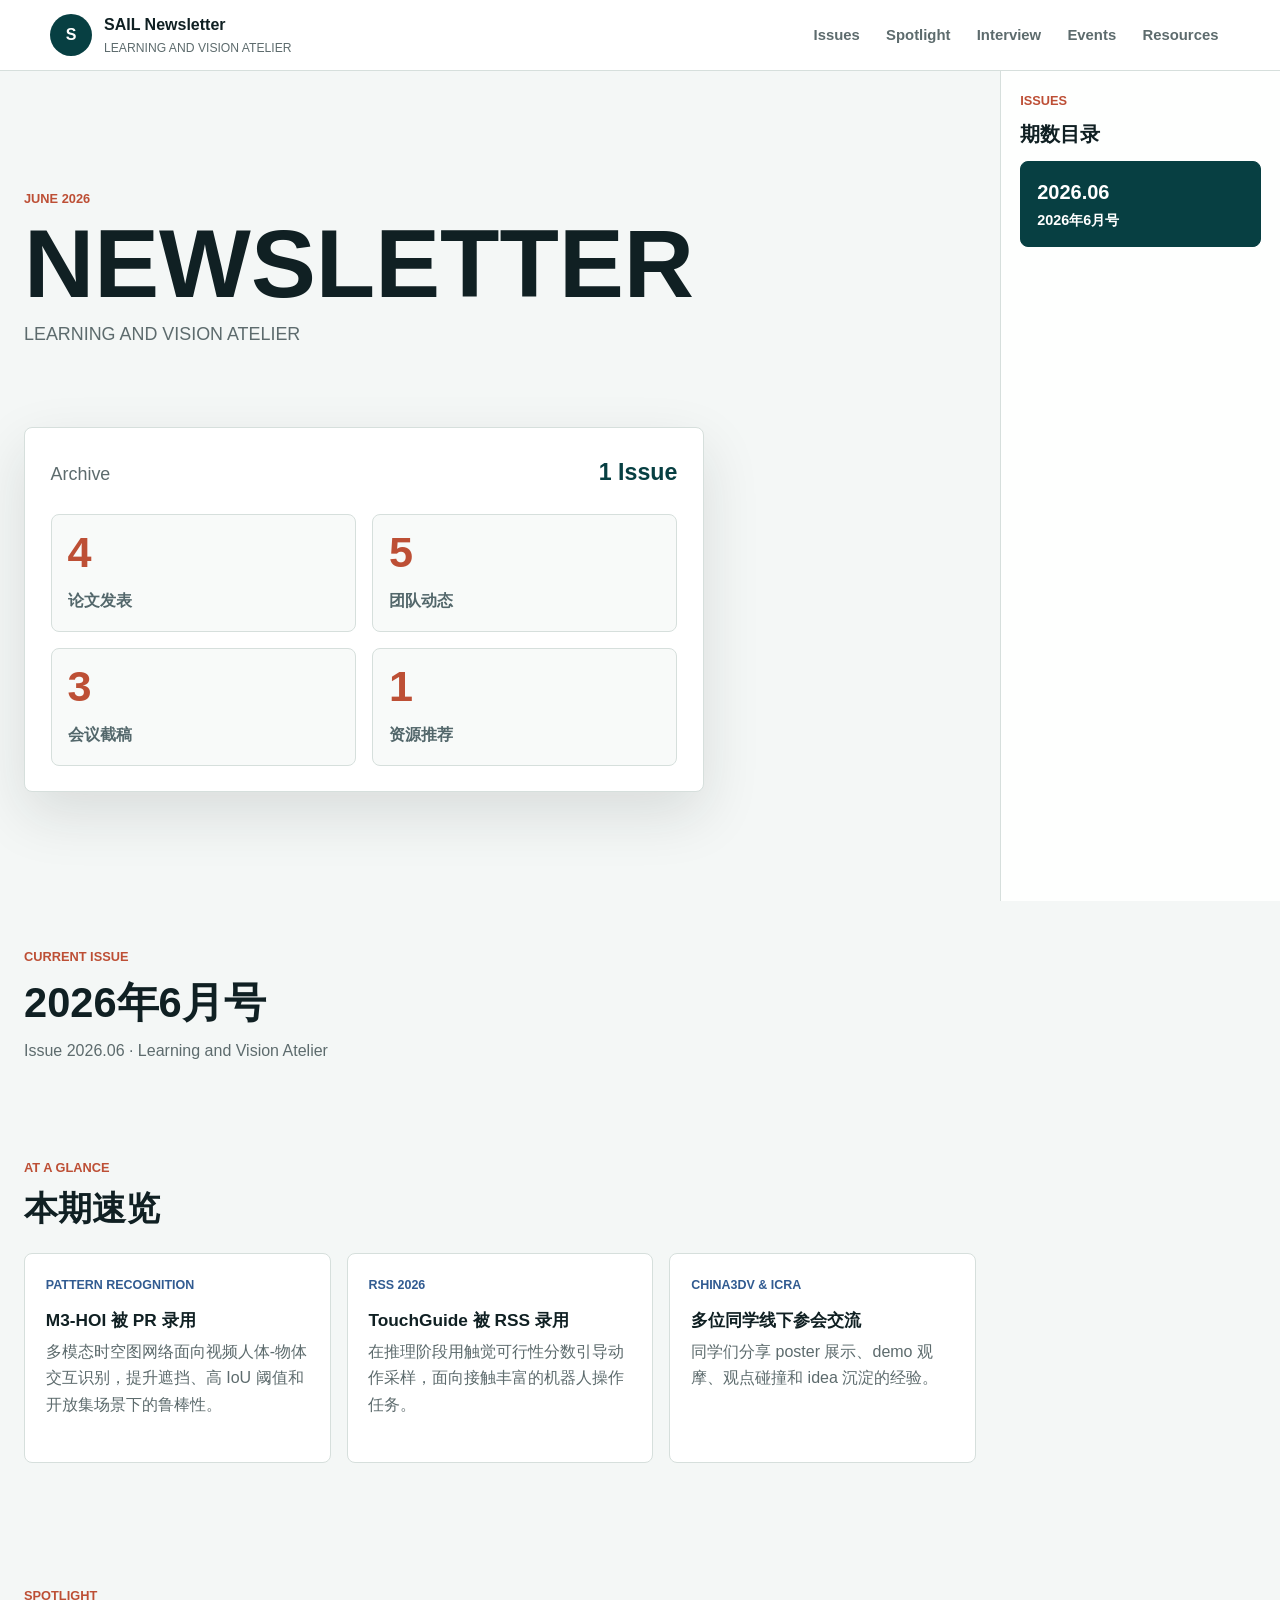
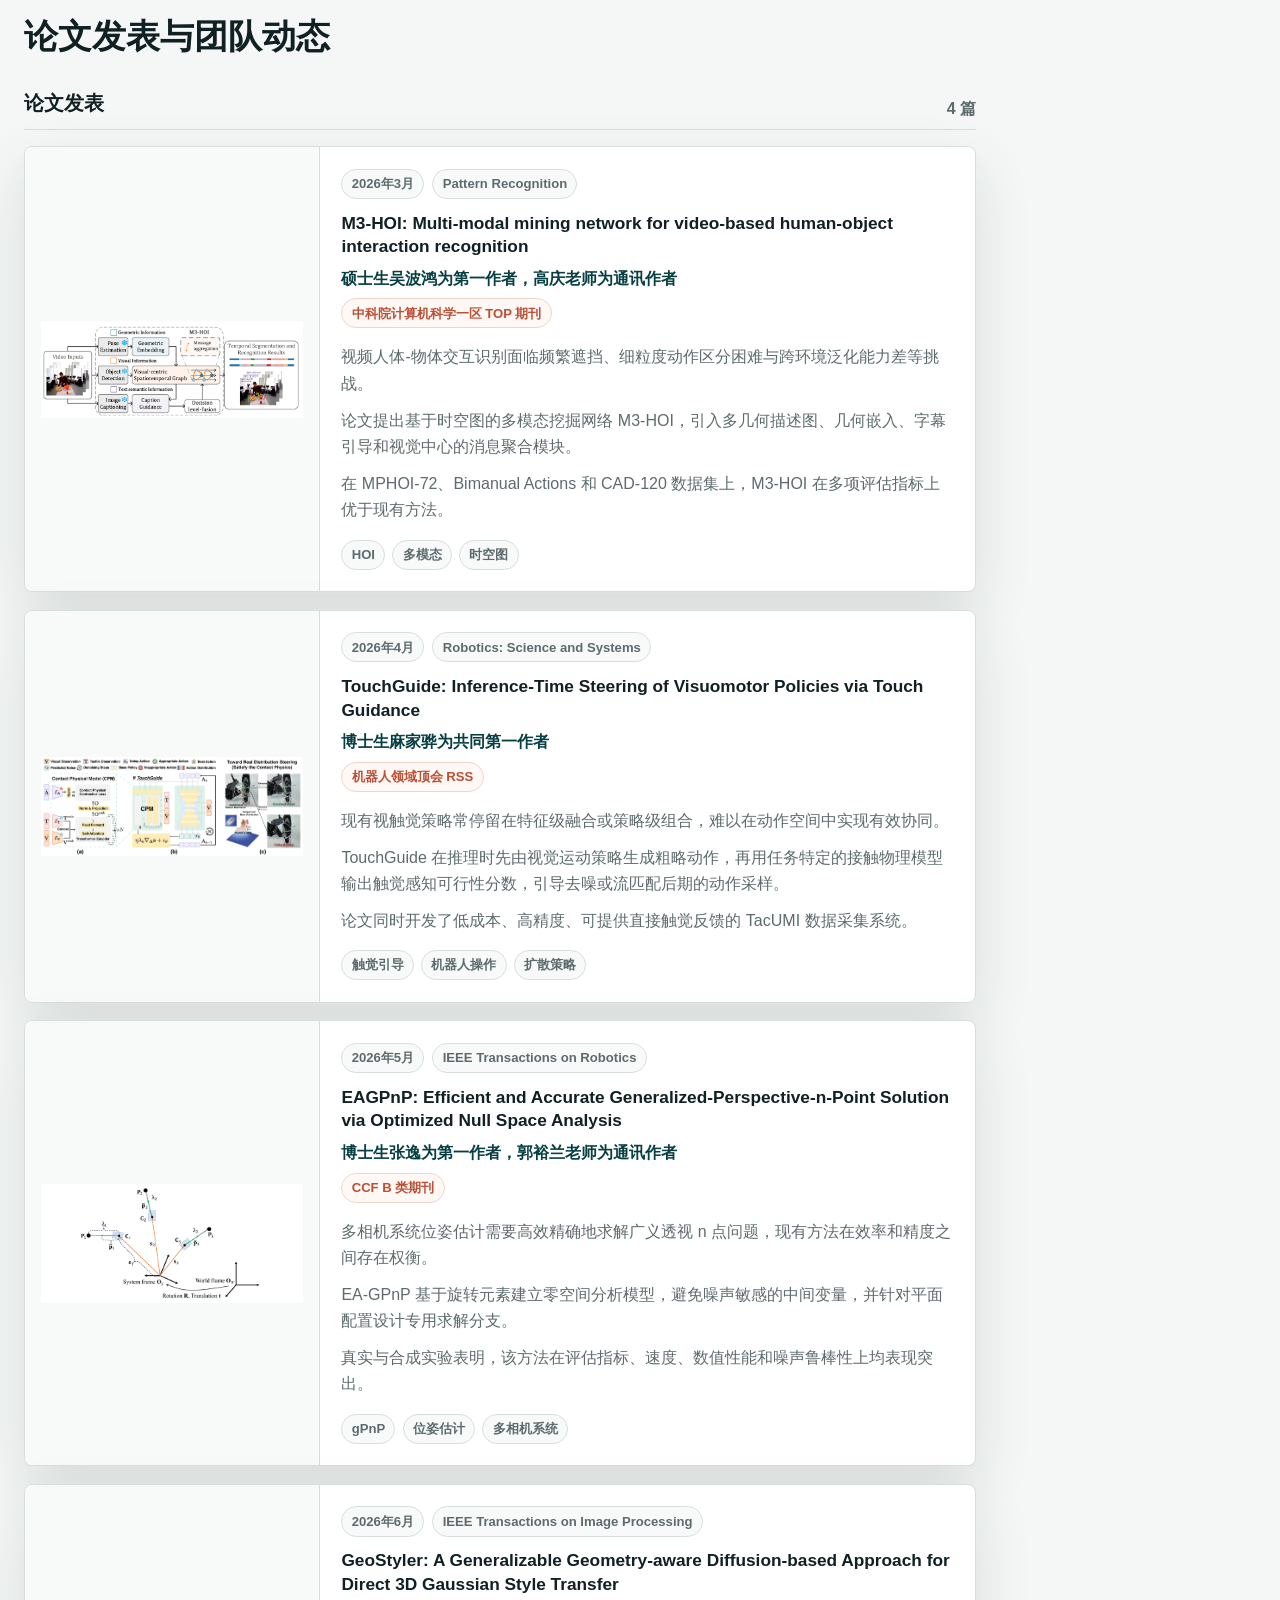
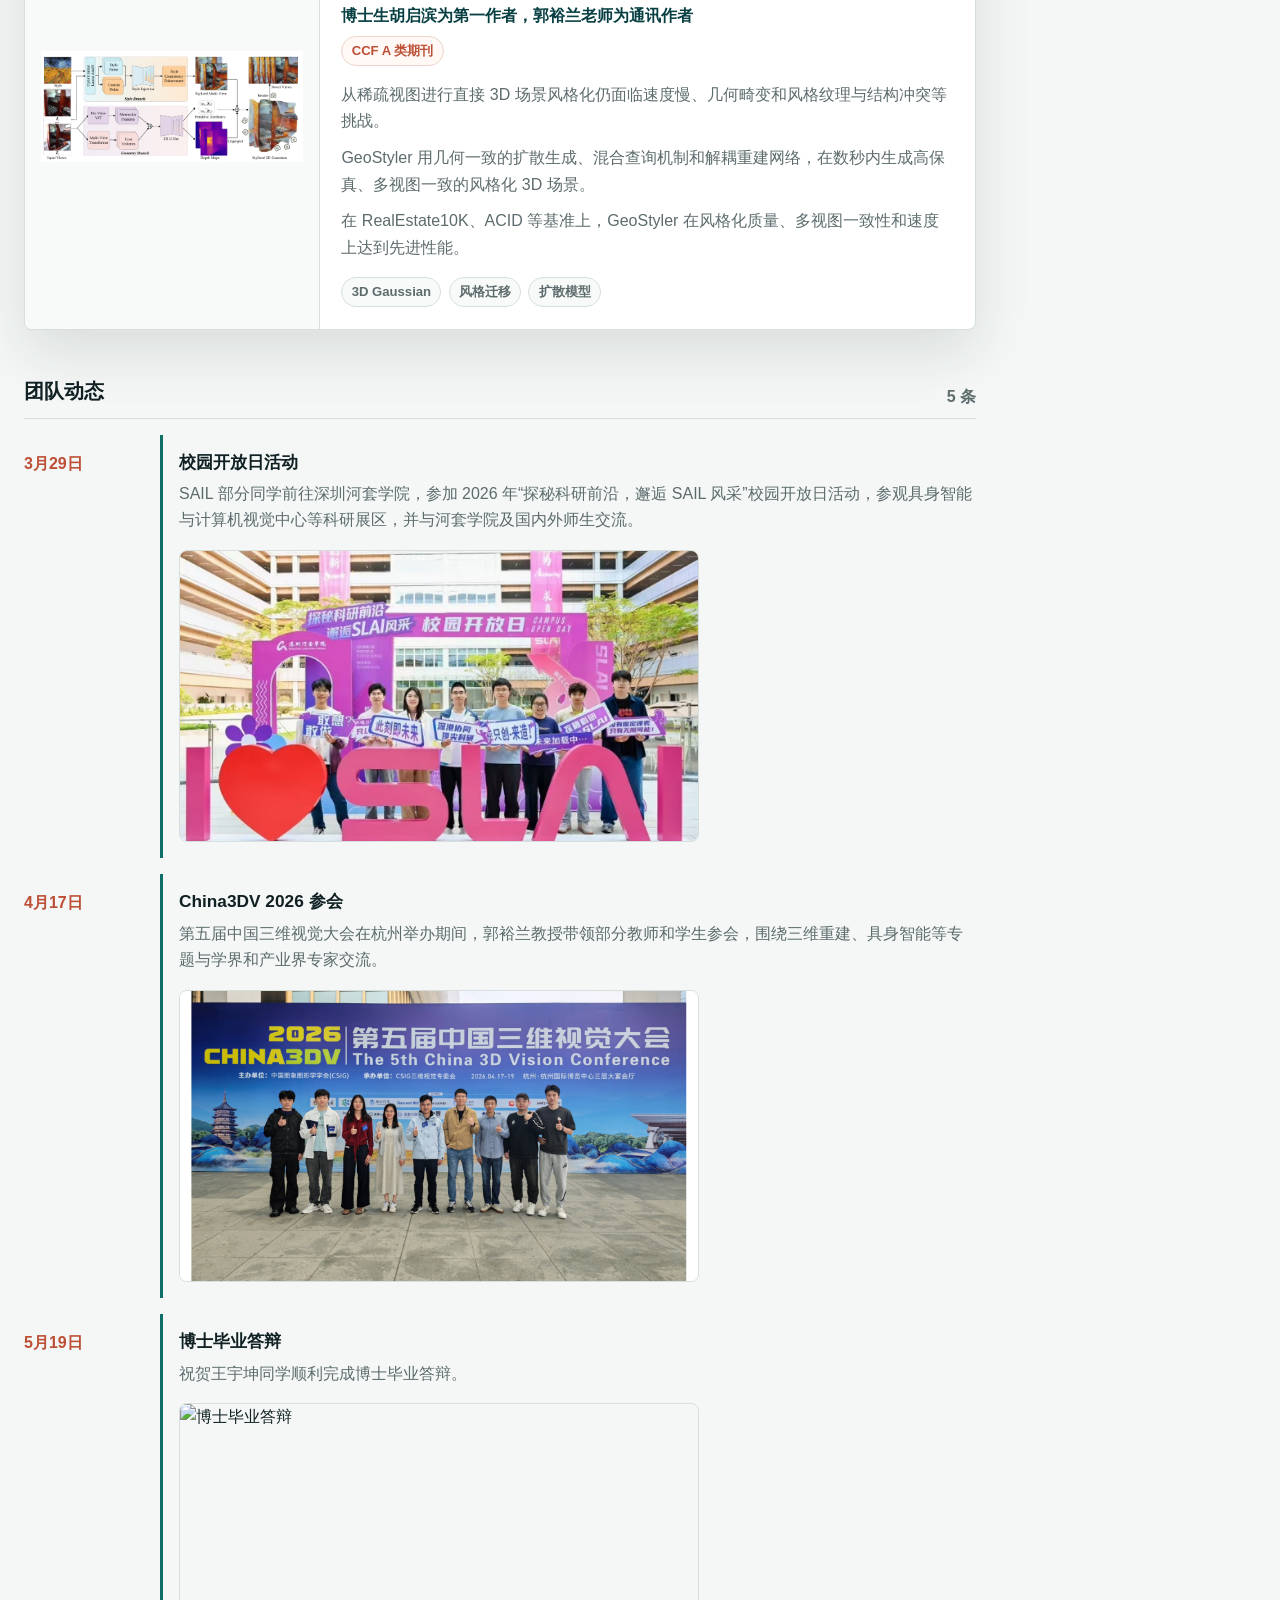
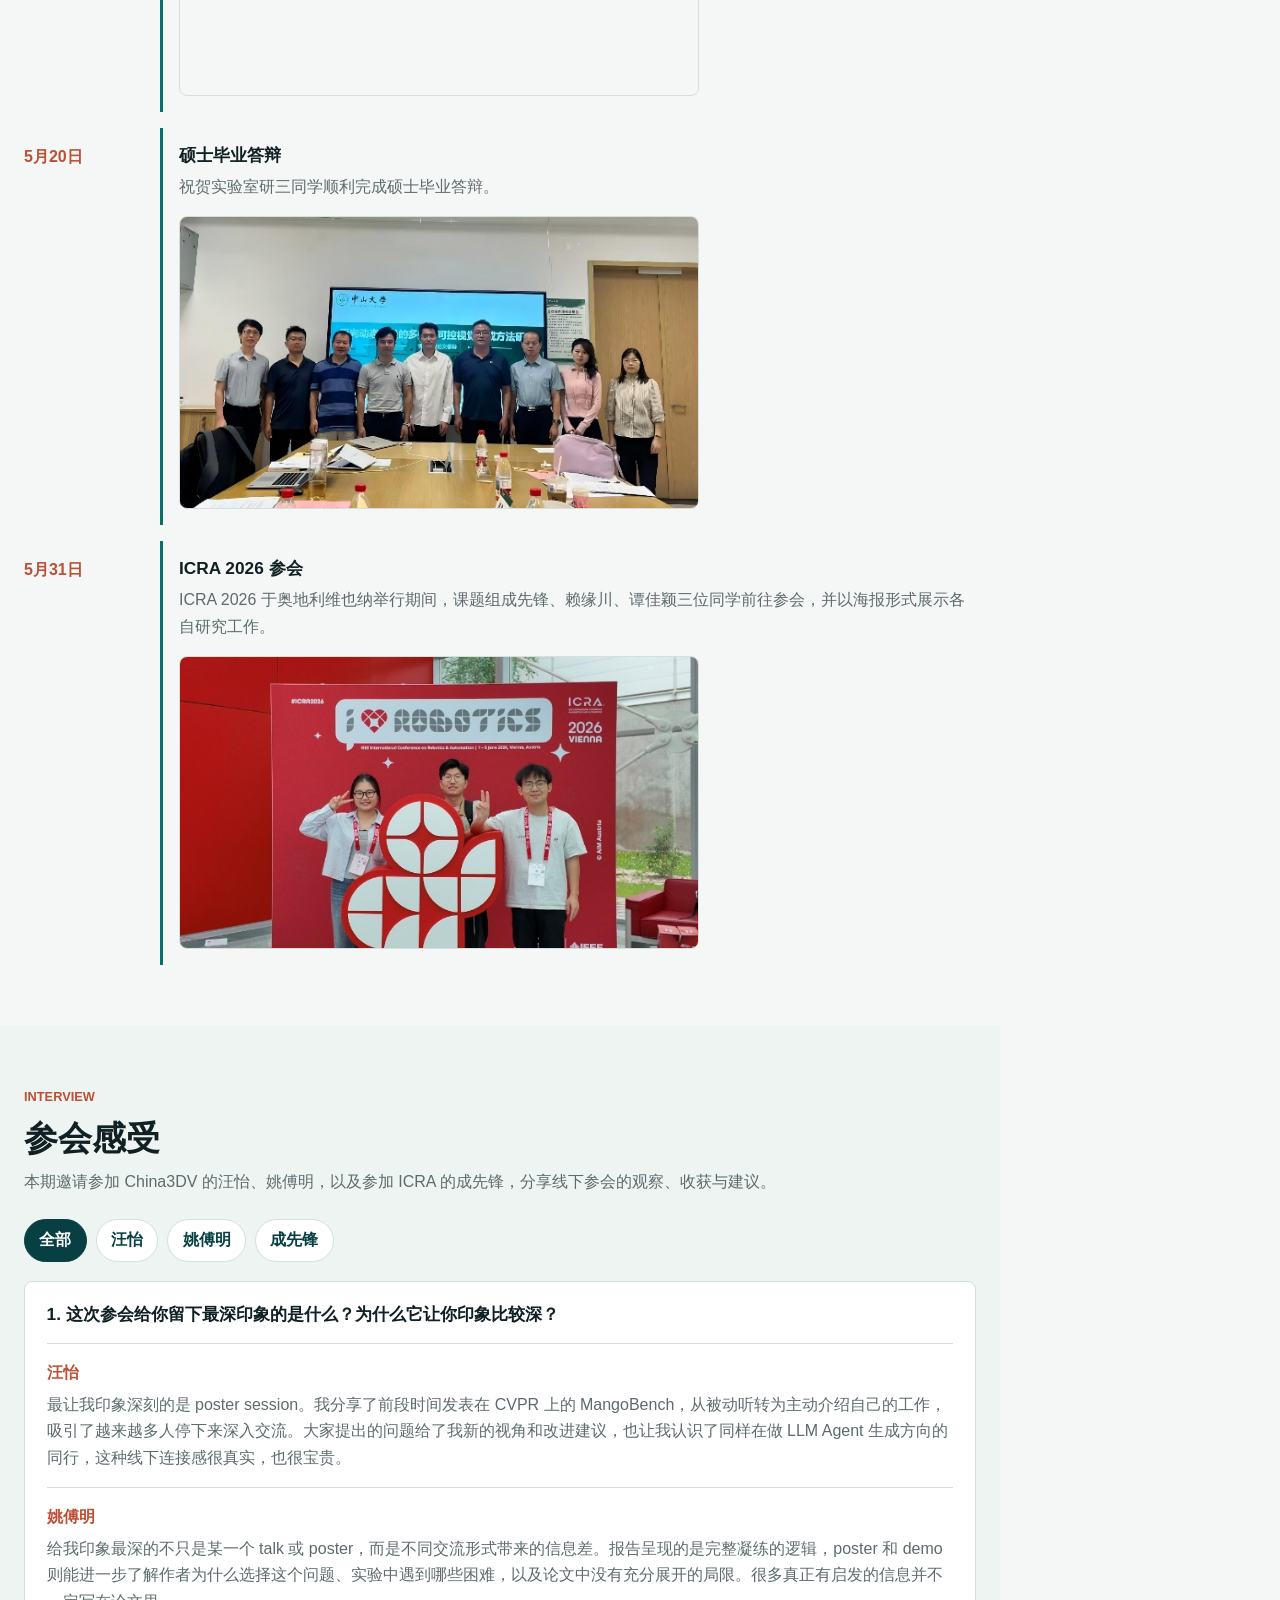
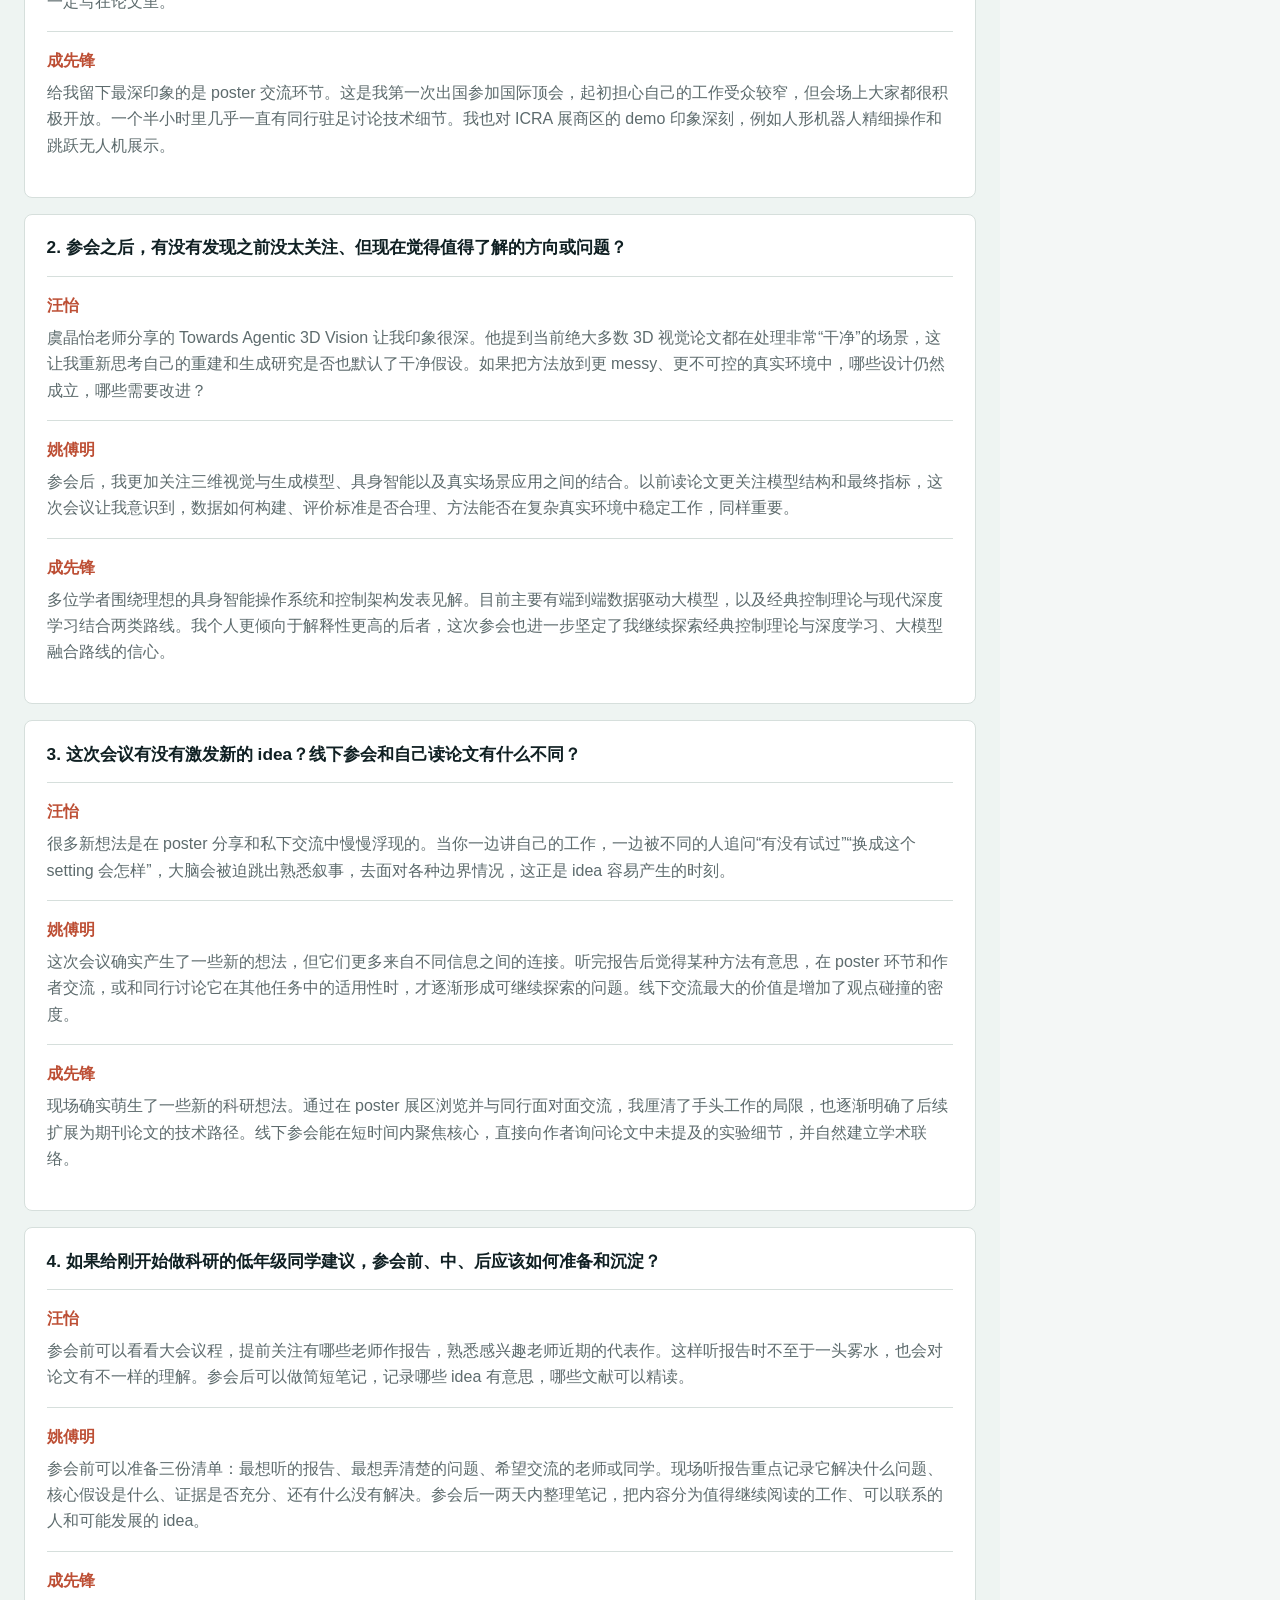
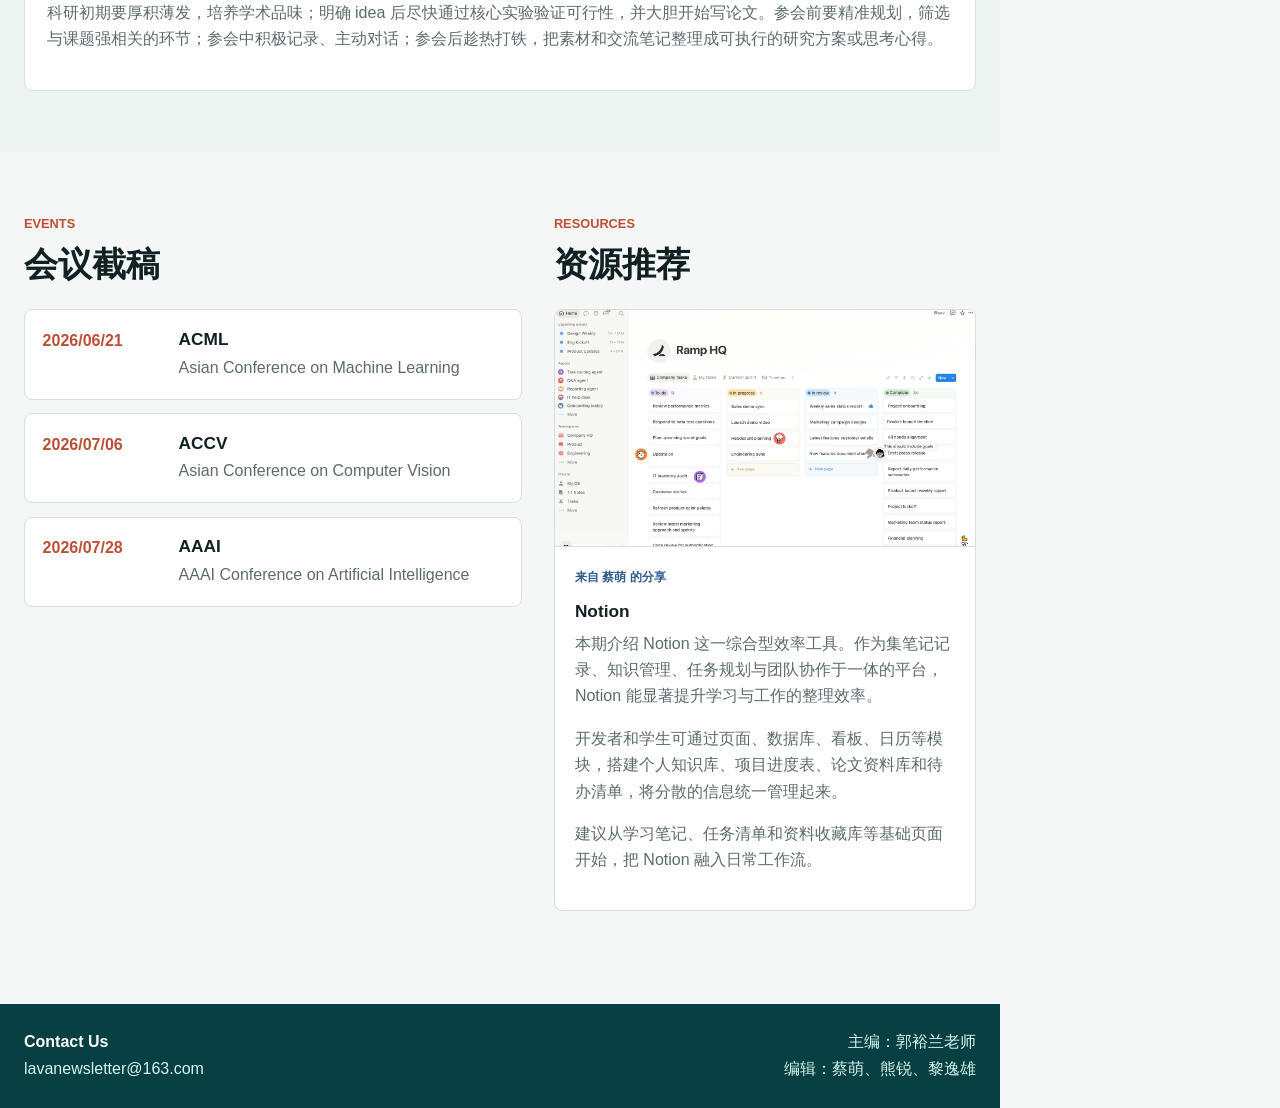
==== commit 61f7bbe3: "Move issue directory to side rail" ====
--- a/newsletter/index.html
+++ b/newsletter/index.html
@@ -29,30 +29,31 @@
       </div>
     </header>
 
-    <main id="main">
-      <section id="top" class="hero-section" aria-labelledby="site-title">
-        <div class="hero-copy">
-          <p class="eyebrow" id="latest-month"></p>
-          <h1 id="site-title">NEWSLETTER</h1>
-          <p class="hero-subtitle">Learning and Vision Atelier</p>
+    <div class="archive-shell">
+      <aside id="issues" class="issue-rail" aria-labelledby="issue-directory-title">
+        <div class="directory-heading">
+          <p class="eyebrow">Issues</p>
+          <h2 id="issue-directory-title">期数目录</h2>
+        </div>
+        <div class="issue-list" id="issue-nav" aria-label="按日期选择期刊"></div>
+      </aside>
 
-          <div id="issues" class="issue-directory" aria-labelledby="issue-directory-title">
-            <div class="directory-heading">
-              <p class="eyebrow">Issues</p>
-              <h2 id="issue-directory-title">期数目录</h2>
+      <main id="main" class="content-area">
+        <section id="top" class="hero-section" aria-labelledby="site-title">
+          <div class="hero-copy">
+            <p class="eyebrow" id="latest-month"></p>
+            <h1 id="site-title">NEWSLETTER</h1>
+            <p class="hero-subtitle">Learning and Vision Atelier</p>
+          </div>
+
+          <aside class="archive-panel" aria-label="全站统计">
+            <div class="archive-panel-top">
+              <span>Archive</span>
+              <strong id="issue-total"></strong>
             </div>
-            <div class="issue-list" id="issue-nav" aria-label="按日期选择期刊"></div>
-          </div>
-        </div>
-
-        <aside class="archive-panel" aria-label="全站统计">
-          <div class="archive-panel-top">
-            <span>Archive</span>
-            <strong id="issue-total"></strong>
-          </div>
-          <div class="stat-grid" id="stats"></div>
-        </aside>
-      </section>
+            <div class="stat-grid" id="stats"></div>
+          </aside>
+        </section>
 
       <section class="section current-issue-heading" aria-labelledby="current-issue-title">
         <p class="eyebrow">Current Issue</p>
@@ -112,9 +113,9 @@
           <div id="resource-card"></div>
         </div>
       </section>
-    </main>
-
-    <footer class="site-footer" id="contact"></footer>
+        <footer class="site-footer" id="contact"></footer>
+      </main>
+    </div>
 
     <script src="assets/content.js"></script>
     <script src="assets/app.js"></script>
--- a/newsletter/assets/styles.css
+++ b/newsletter/assets/styles.css
@@ -129,12 +129,38 @@
   outline: none;
 }
 
+.archive-shell {
+  width: min(1440px, 100%);
+  display: grid;
+  grid-template-columns: minmax(0, 1fr) 280px;
+  margin: 0 auto;
+}
+
+.content-area {
+  min-width: 0;
+  grid-column: 1;
+  grid-row: 1;
+}
+
+.issue-rail {
+  position: sticky;
+  top: 70px;
+  grid-column: 2;
+  grid-row: 1;
+  align-self: start;
+  height: calc(100vh - 70px);
+  padding: 1.2rem;
+  background: rgba(255, 255, 255, 0.9);
+  border-left: 1px solid var(--line);
+  overflow-y: auto;
+}
+
 .hero-section {
   min-height: calc(100vh - 70px);
-  display: grid;
-  grid-template-columns: minmax(0, 1.18fr) minmax(360px, 0.72fr);
+  display: flex;
+  flex-direction: column;
+  justify-content: center;
   gap: 2.2rem;
-  align-items: center;
   padding: 5rem 0 4.5rem;
 }
 
@@ -159,13 +185,11 @@
 }
 
 h1 {
-  width: max-content;
-  max-width: none;
+  max-width: 100%;
   margin: 0 0 0.8rem;
-  font-size: clamp(5rem, 11vw, 10.4rem);
+  font-size: clamp(4.6rem, 7.6vw, 8rem);
   line-height: 0.9;
   letter-spacing: 0;
-  white-space: nowrap;
 }
 
 h2 {
@@ -189,27 +213,23 @@
   text-transform: uppercase;
 }
 
-.issue-directory {
-  max-width: 760px;
-}
-
 .directory-heading {
   margin-bottom: 0.9rem;
 }
 
 .directory-heading h2 {
   margin-bottom: 0;
-  font-size: 1.35rem;
+  font-size: 1.28rem;
 }
 
 .issue-list {
   display: grid;
-  grid-template-columns: repeat(auto-fit, minmax(180px, 1fr));
   gap: 0.75rem;
 }
 
 .issue-button {
-  min-height: 76px;
+  width: 100%;
+  min-height: 78px;
   padding: 0.85rem 1rem;
   color: var(--ink);
   text-align: left;
@@ -261,6 +281,7 @@
 
 .archive-panel {
   padding: 1.6rem;
+  width: min(680px, 100%);
 }
 
 .archive-panel-top {
@@ -629,16 +650,43 @@
   color: #d5f5ef;
 }
 
+@media (max-width: 1180px) {
+  .archive-shell {
+    grid-template-columns: 1fr;
+  }
+
+  .content-area,
+  .issue-rail {
+    grid-column: 1;
+  }
+
+  .issue-rail {
+    position: sticky;
+    top: 70px;
+    z-index: 9;
+    height: auto;
+    border-left: 0;
+    border-bottom: 1px solid var(--line);
+  }
+
+  .issue-list {
+    display: flex;
+    overflow-x: auto;
+    padding-bottom: 0.2rem;
+  }
+
+  .issue-button {
+    flex: 0 0 180px;
+  }
+}
+
 @media (max-width: 1080px) {
   .hero-section {
-    grid-template-columns: 1fr;
     min-height: auto;
   }
 
   h1 {
-    width: auto;
-    font-size: clamp(4rem, 16vw, 8rem);
-    white-space: normal;
+    font-size: clamp(4rem, 14vw, 7rem);
   }
 }
 
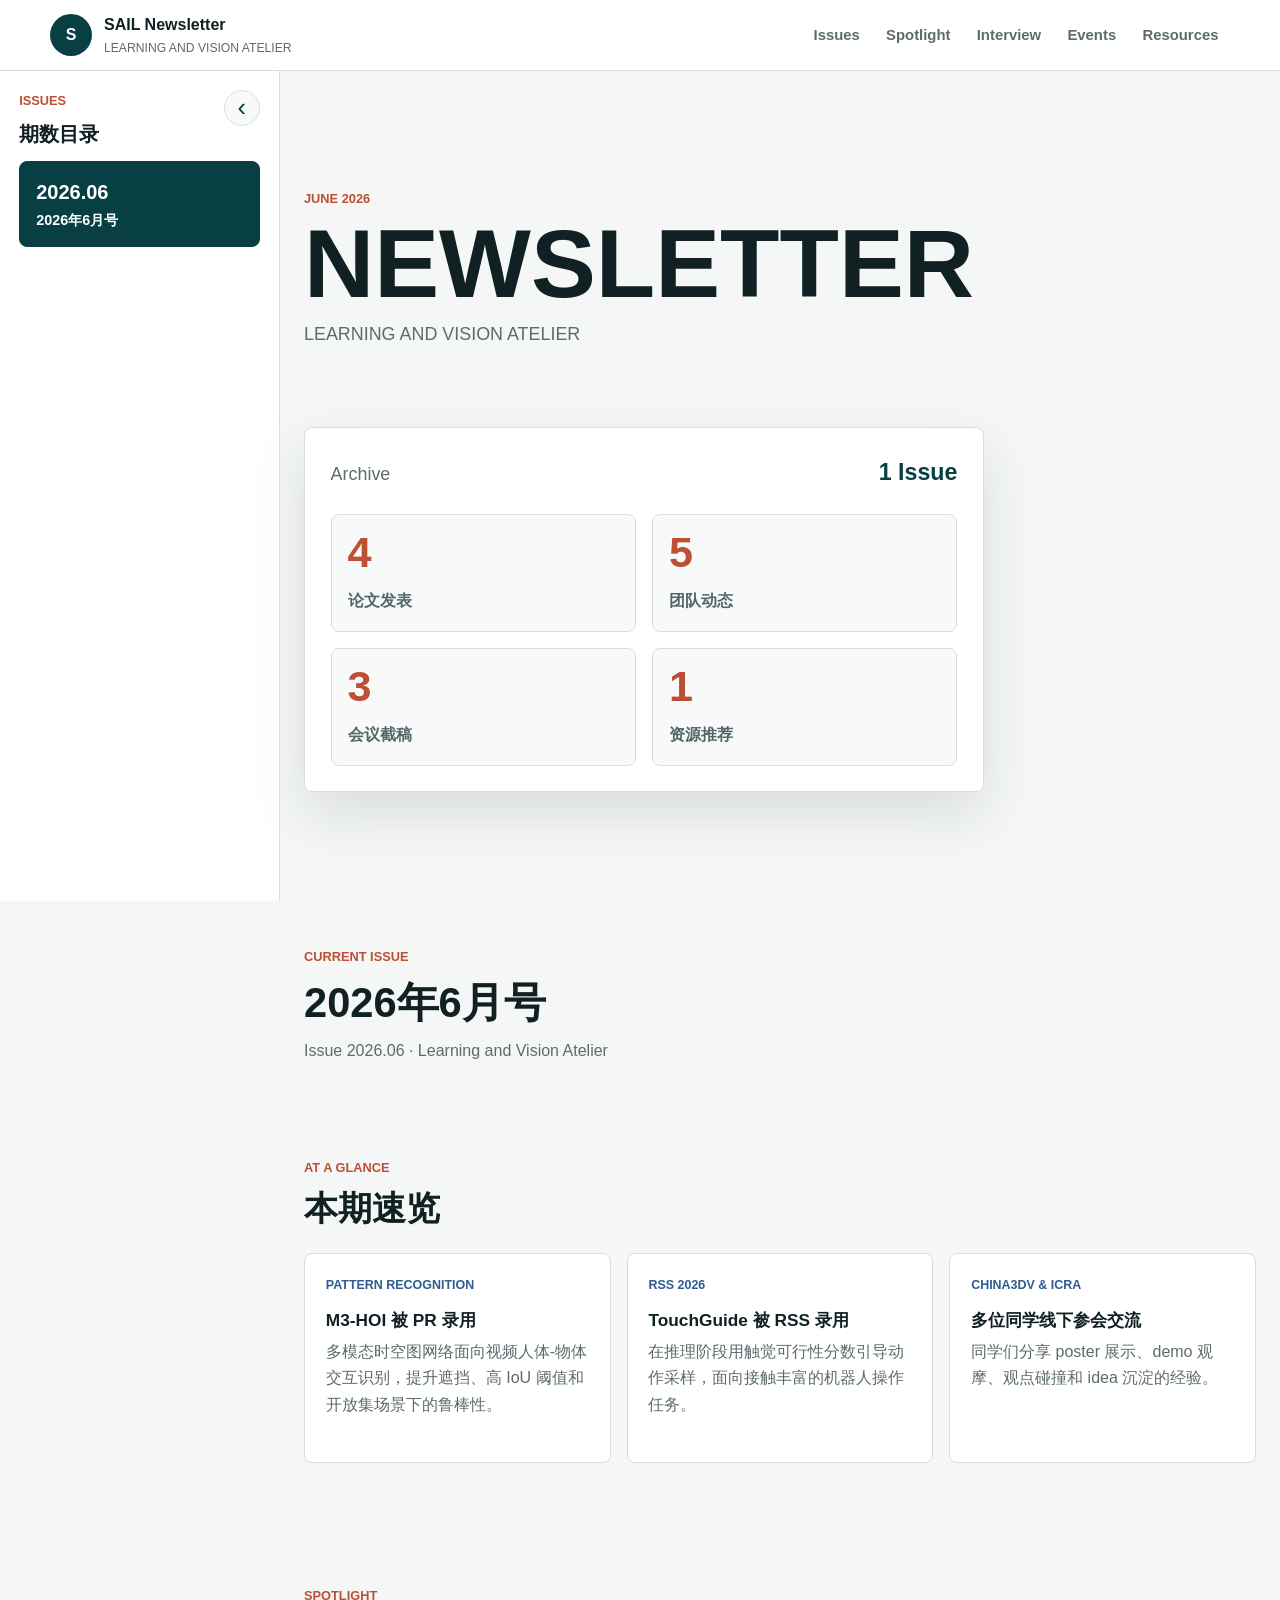
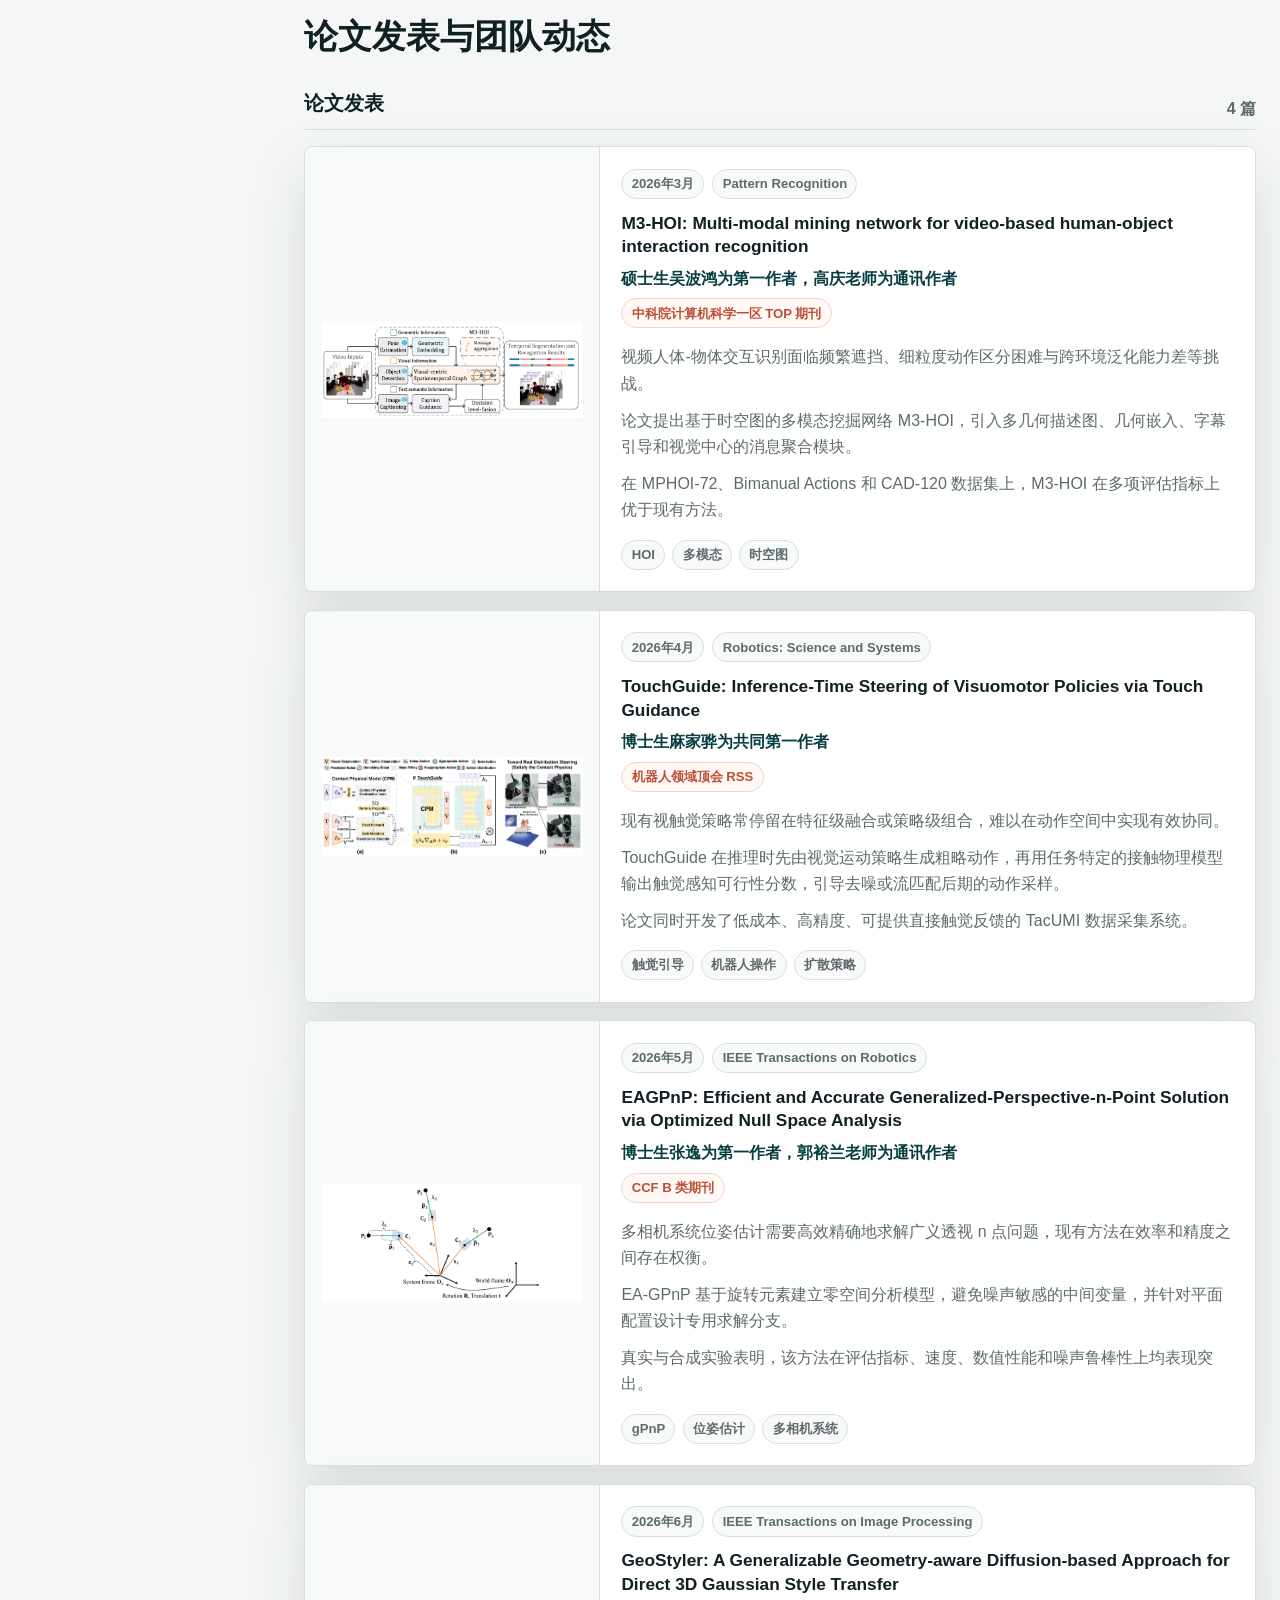
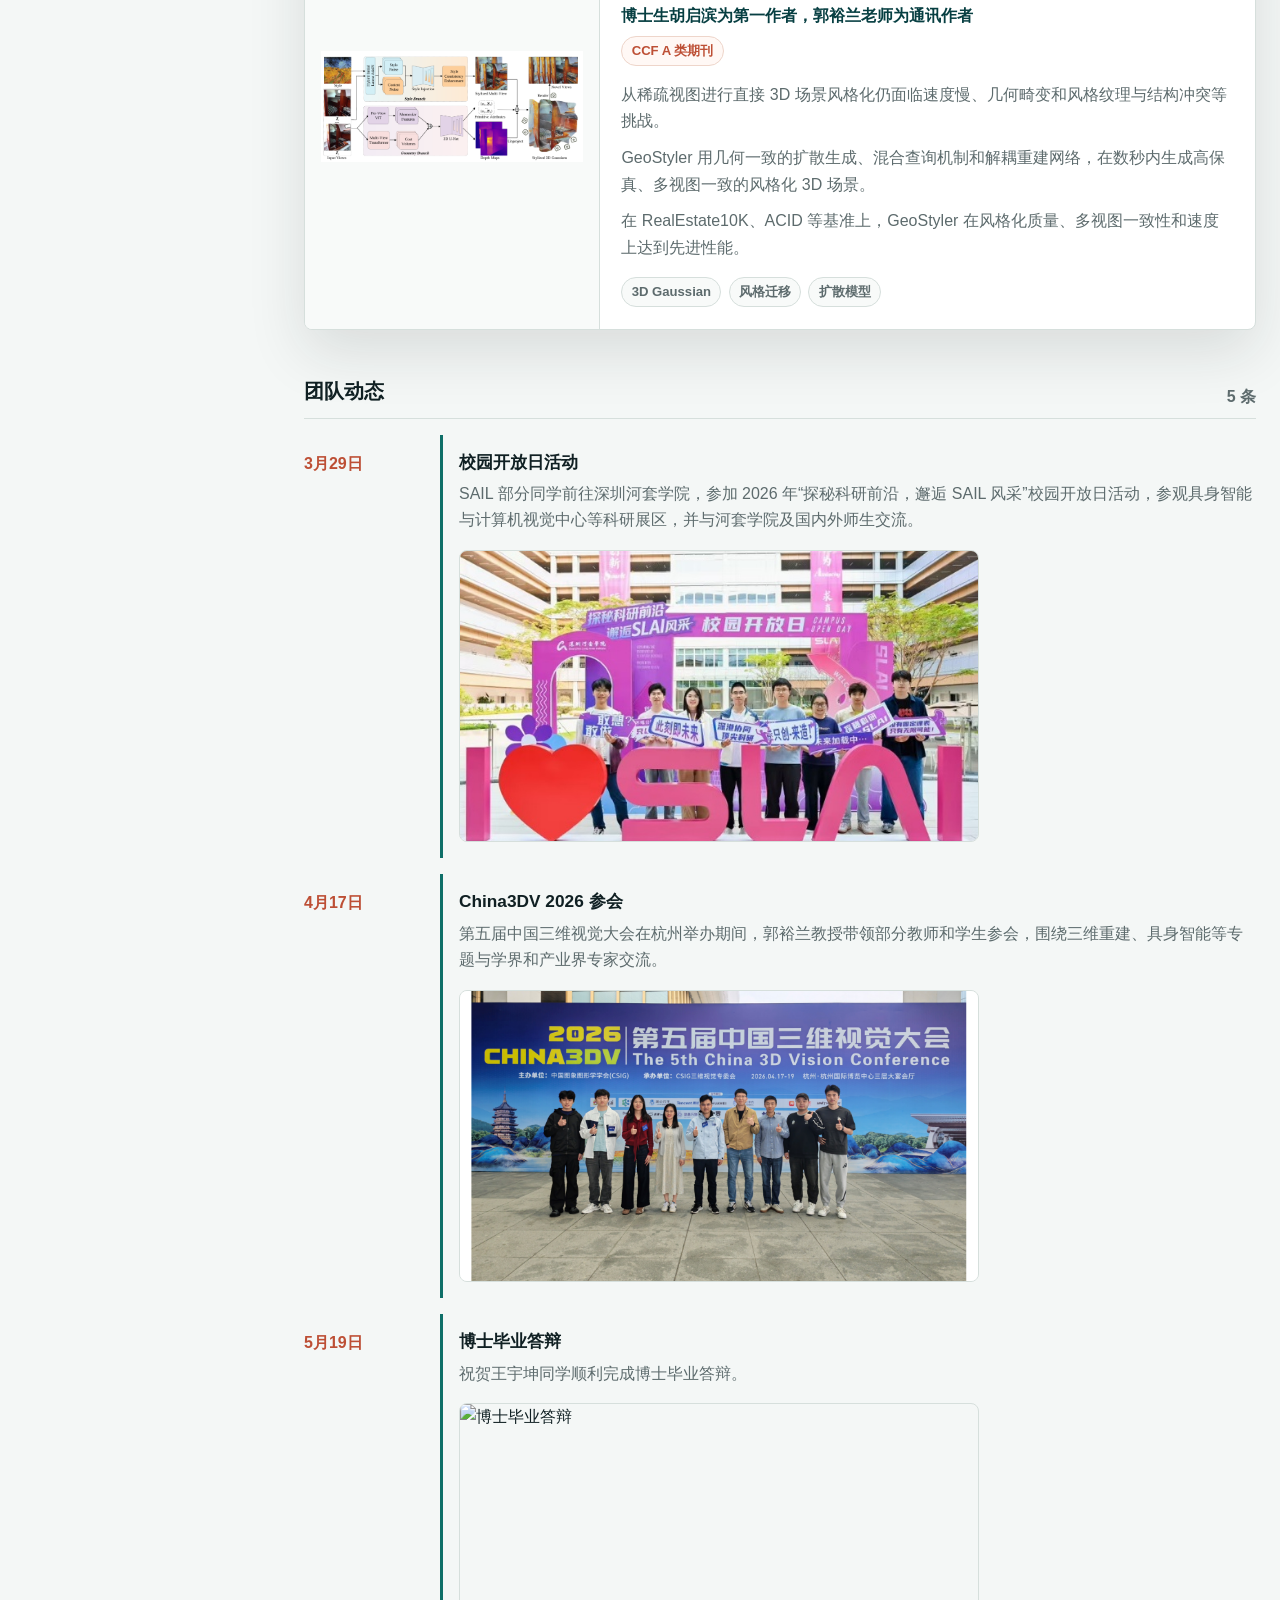
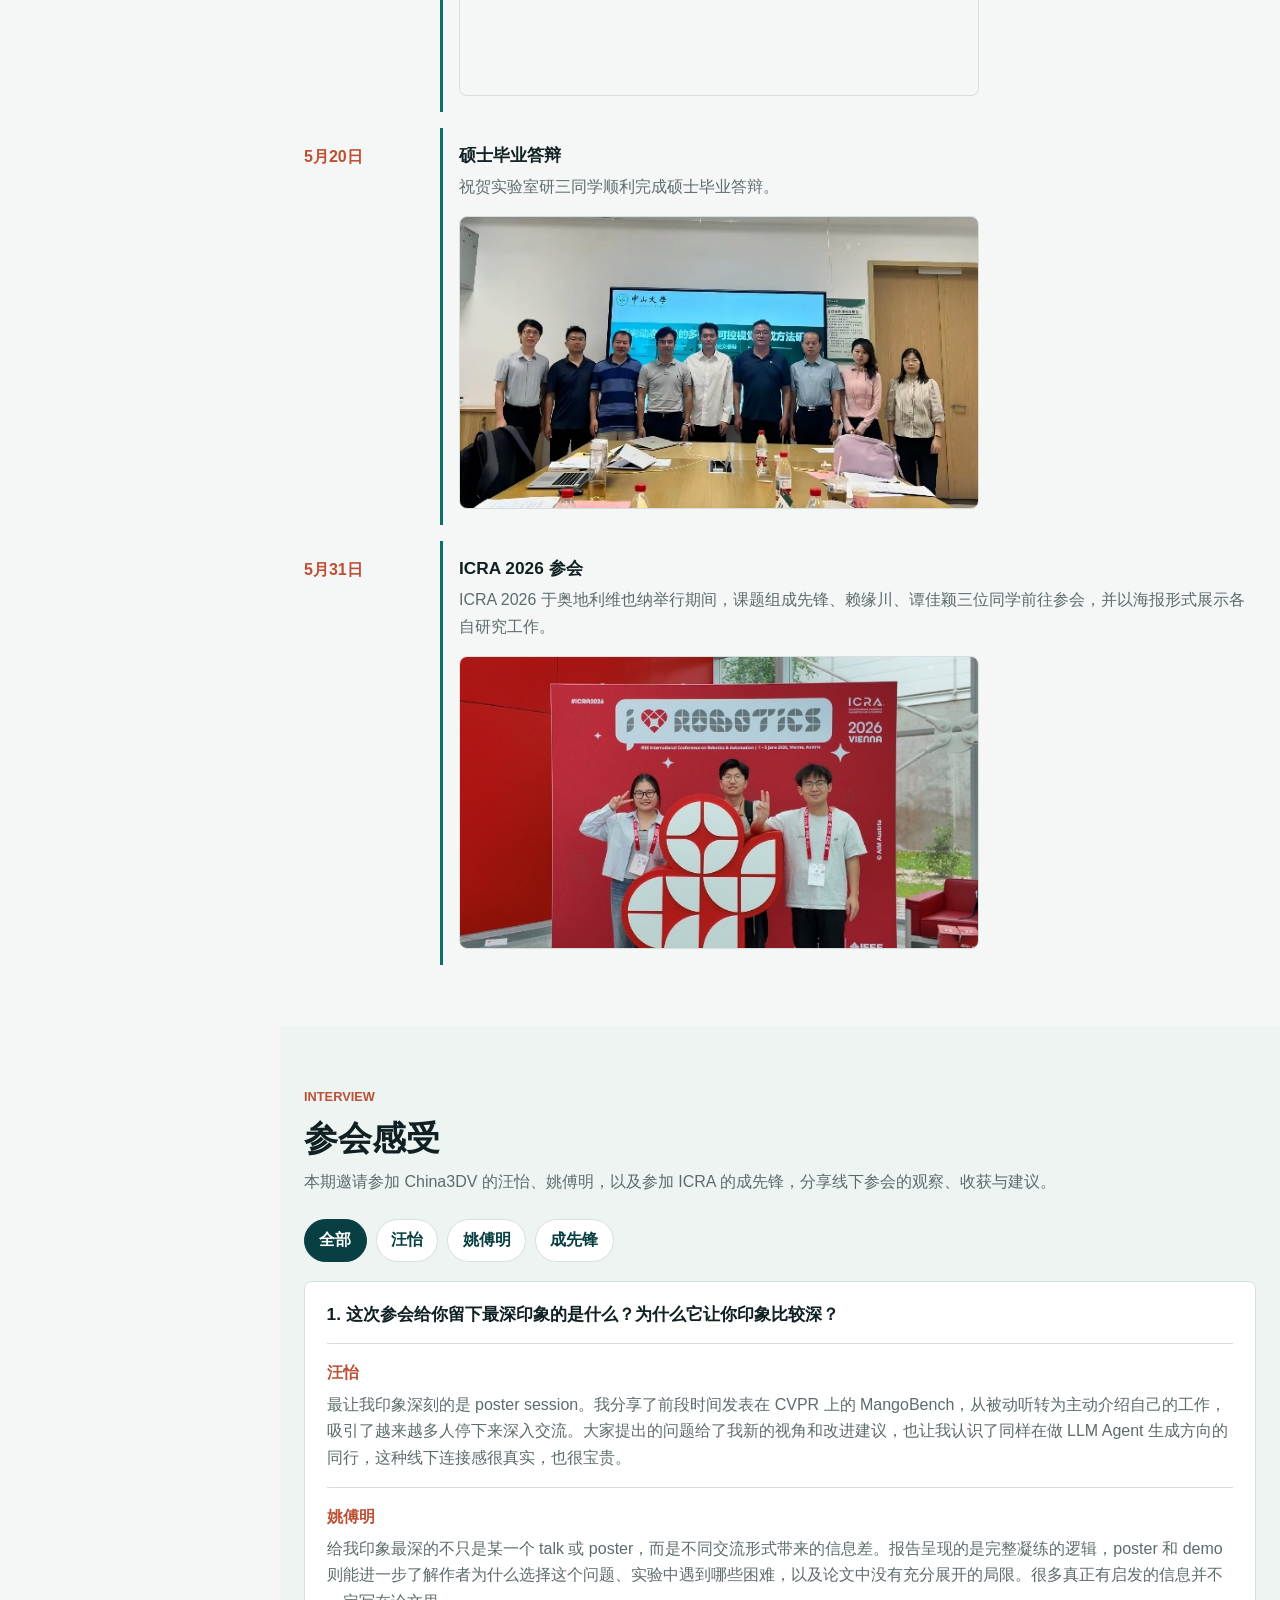
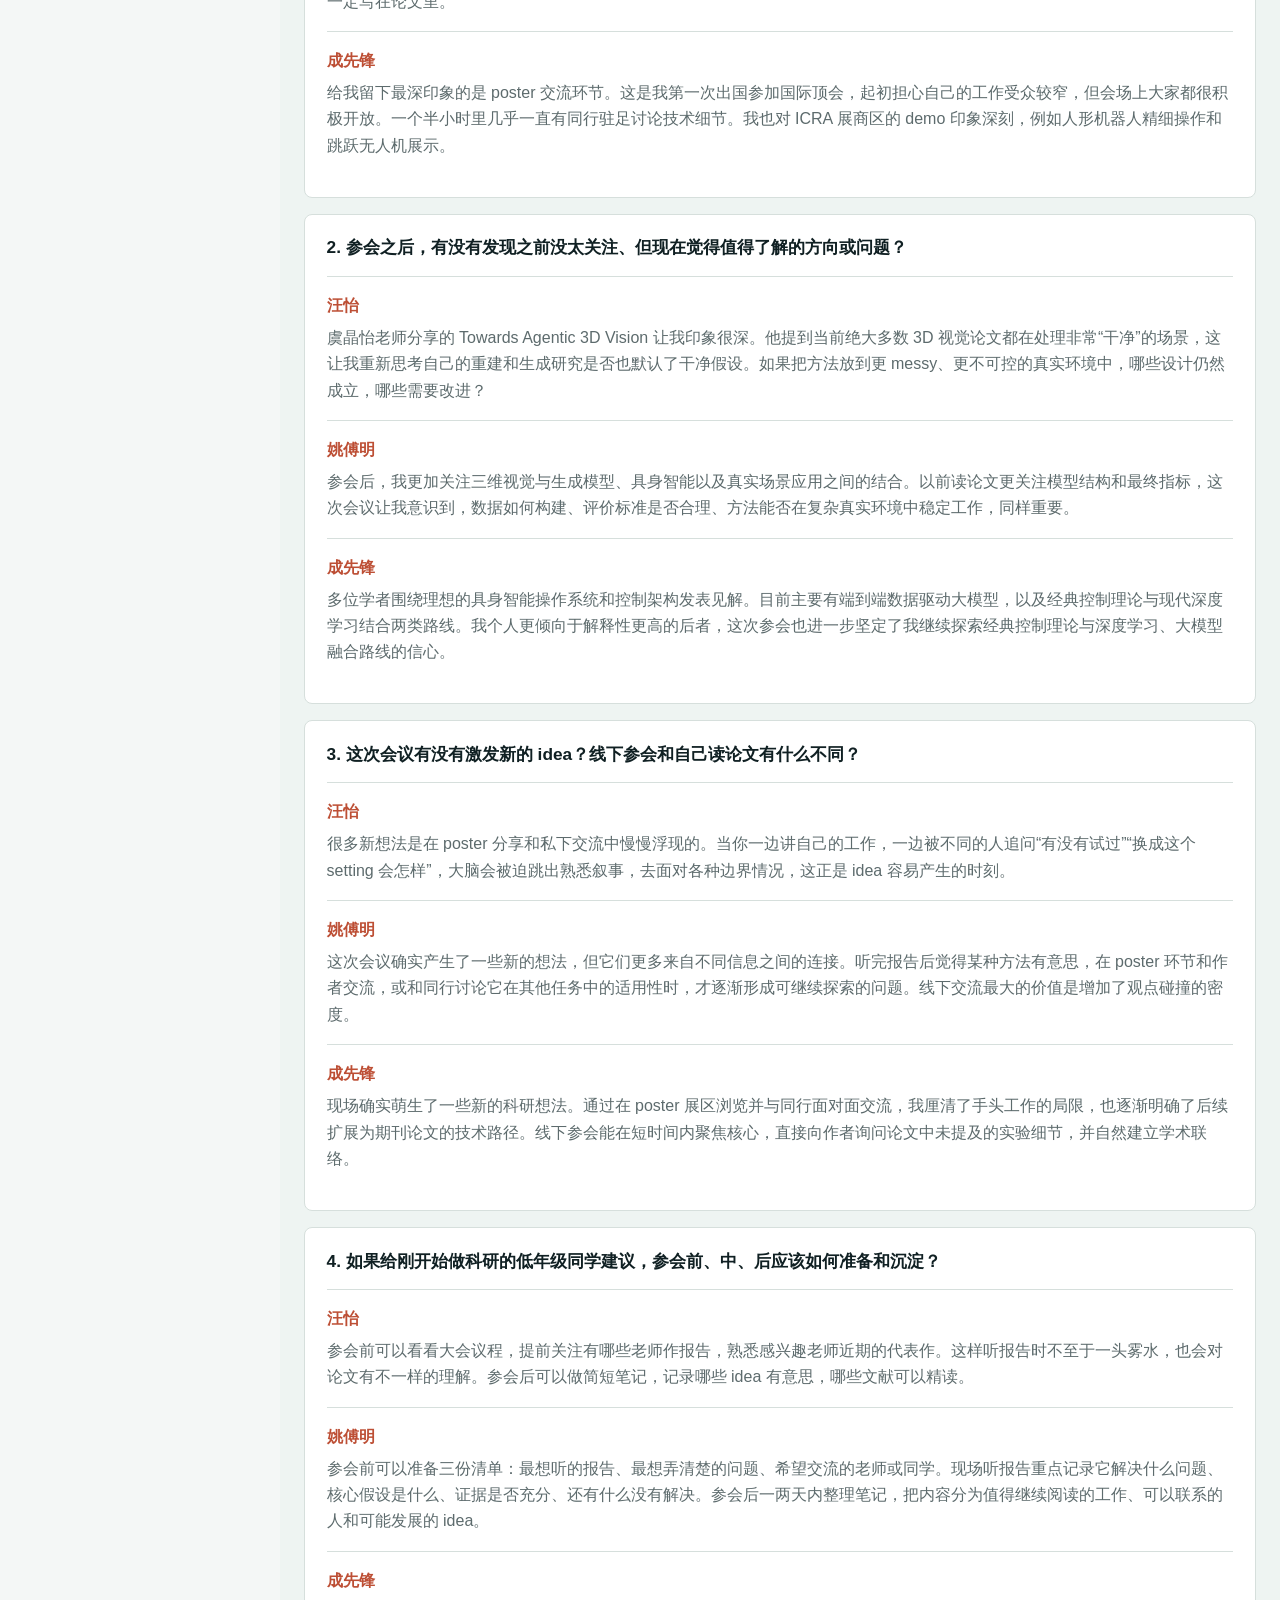
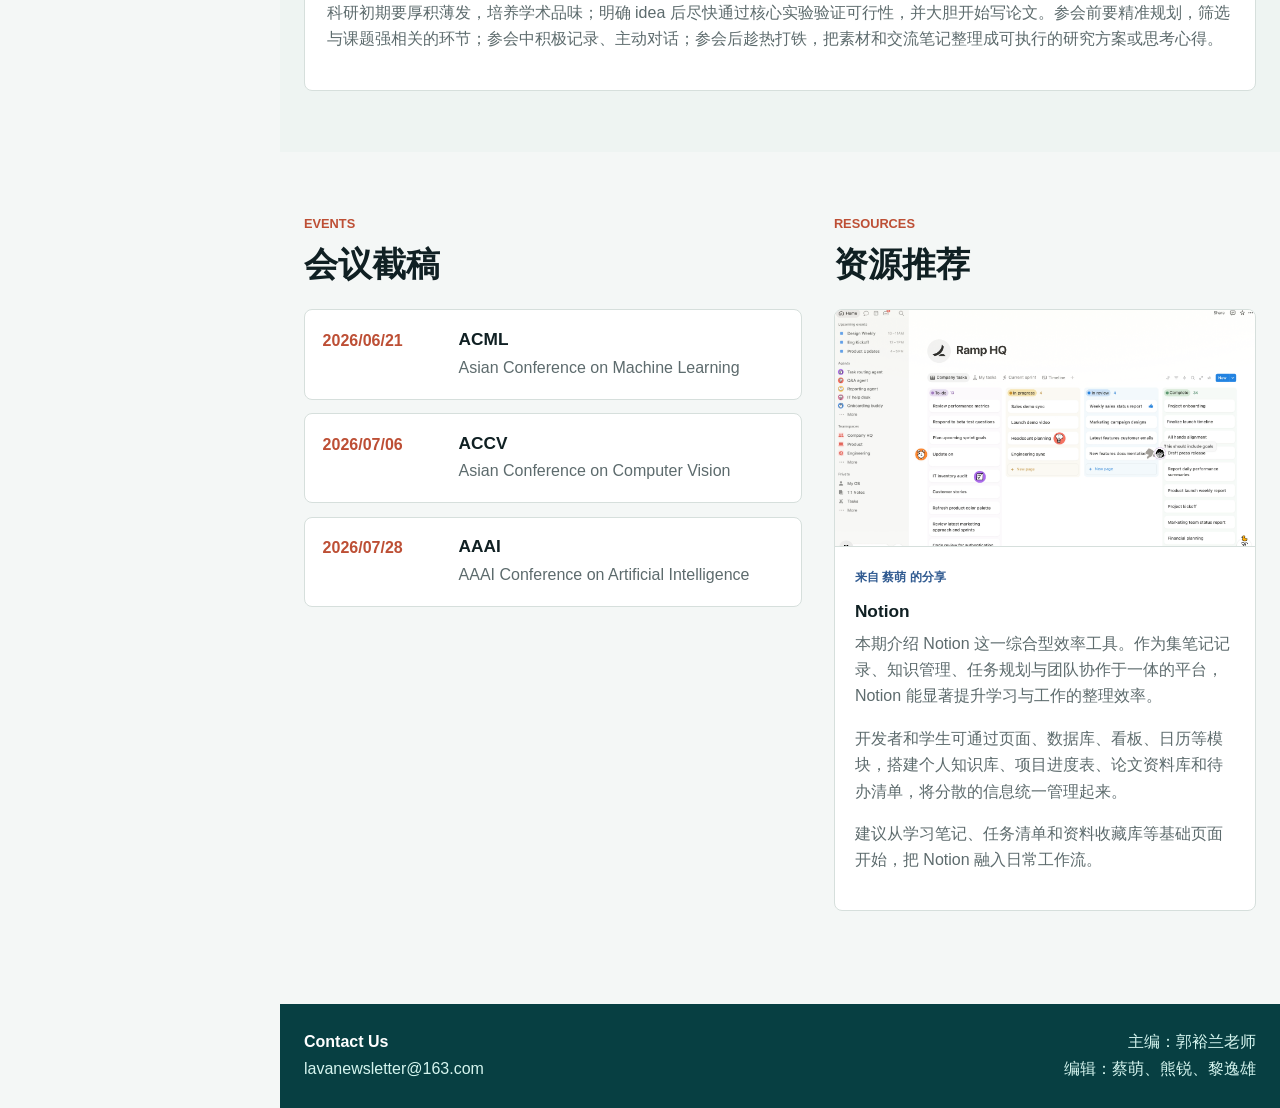
==== commit 9223b83e: "Move issue directory to collapsible left rail" ====
--- a/newsletter/index.html
+++ b/newsletter/index.html
@@ -29,11 +29,16 @@
       </div>
     </header>
 
-    <div class="archive-shell">
+    <div class="archive-shell" id="archive-shell">
       <aside id="issues" class="issue-rail" aria-labelledby="issue-directory-title">
-        <div class="directory-heading">
-          <p class="eyebrow">Issues</p>
-          <h2 id="issue-directory-title">期数目录</h2>
+        <div class="issue-rail-top">
+          <div class="directory-heading">
+            <p class="eyebrow">Issues</p>
+            <h2 id="issue-directory-title">期数目录</h2>
+          </div>
+          <button class="rail-toggle" id="issue-toggle" type="button" aria-label="收起期数目录" aria-expanded="true">
+            <span aria-hidden="true">‹</span>
+          </button>
         </div>
         <div class="issue-list" id="issue-nav" aria-label="按日期选择期刊"></div>
       </aside>
--- a/newsletter/assets/styles.css
+++ b/newsletter/assets/styles.css
@@ -132,27 +132,78 @@
 .archive-shell {
   width: min(1440px, 100%);
   display: grid;
-  grid-template-columns: minmax(0, 1fr) 280px;
+  grid-template-columns: 280px minmax(0, 1fr);
   margin: 0 auto;
+  transition: grid-template-columns 180ms ease;
+}
+
+.archive-shell.rail-collapsed {
+  grid-template-columns: 72px minmax(0, 1fr);
 }
 
 .content-area {
   min-width: 0;
-  grid-column: 1;
+  grid-column: 2;
   grid-row: 1;
 }
 
 .issue-rail {
   position: sticky;
   top: 70px;
-  grid-column: 2;
+  grid-column: 1;
   grid-row: 1;
   align-self: start;
   height: calc(100vh - 70px);
   padding: 1.2rem;
   background: rgba(255, 255, 255, 0.9);
-  border-left: 1px solid var(--line);
+  border-right: 1px solid var(--line);
   overflow-y: auto;
+}
+
+.issue-rail-top {
+  display: flex;
+  align-items: flex-start;
+  justify-content: space-between;
+  gap: 0.8rem;
+}
+
+.rail-toggle {
+  width: 36px;
+  height: 36px;
+  flex: 0 0 36px;
+  display: grid;
+  place-items: center;
+  color: var(--teal-dark);
+  background: #f8faf9;
+  border: 1px solid var(--line);
+  border-radius: 50%;
+  cursor: pointer;
+  font: inherit;
+  font-size: 1.6rem;
+  line-height: 1;
+}
+
+.rail-toggle:hover,
+.rail-toggle:focus-visible {
+  color: #fff;
+  background: var(--teal-dark);
+  outline: none;
+}
+
+.rail-collapsed .issue-rail {
+  padding: 1rem 0.7rem;
+}
+
+.rail-collapsed .directory-heading {
+  display: none;
+}
+
+.rail-collapsed .issue-rail-top {
+  justify-content: center;
+}
+
+.rail-collapsed .issue-list {
+  margin-top: 1rem;
 }
 
 .hero-section {
@@ -265,6 +316,25 @@
 .issue-button[aria-current="page"] strong,
 .issue-button[aria-current="page"] span {
   color: #fff;
+}
+
+.rail-collapsed .issue-button {
+  min-height: 52px;
+  padding: 0.5rem 0.25rem;
+  text-align: center;
+}
+
+.rail-collapsed .issue-button strong {
+  font-size: 0;
+}
+
+.rail-collapsed .issue-button strong::after {
+  content: attr(data-short);
+  font-size: 1rem;
+}
+
+.rail-collapsed .issue-button span {
+  display: none;
 }
 
 .archive-panel,
@@ -651,13 +721,19 @@
 }
 
 @media (max-width: 1180px) {
-  .archive-shell {
+  .archive-shell,
+  .archive-shell.rail-collapsed {
     grid-template-columns: 1fr;
   }
 
-  .content-area,
   .issue-rail {
     grid-column: 1;
+    grid-row: 1;
+  }
+
+  .content-area {
+    grid-column: 1;
+    grid-row: 2;
   }
 
   .issue-rail {
@@ -665,8 +741,21 @@
     top: 70px;
     z-index: 9;
     height: auto;
-    border-left: 0;
+    padding: 1rem 1.2rem;
+    border-right: 0;
     border-bottom: 1px solid var(--line);
+  }
+
+  .rail-collapsed .issue-rail {
+    padding: 1rem 1.2rem;
+  }
+
+  .rail-collapsed .directory-heading {
+    display: block;
+  }
+
+  .rail-collapsed .issue-rail-top {
+    justify-content: space-between;
   }
 
   .issue-list {
@@ -677,6 +766,24 @@
 
   .issue-button {
     flex: 0 0 180px;
+  }
+
+  .rail-collapsed .issue-button {
+    min-height: 78px;
+    padding: 0.85rem 1rem;
+    text-align: left;
+  }
+
+  .rail-collapsed .issue-button strong {
+    font-size: 1.25rem;
+  }
+
+  .rail-collapsed .issue-button strong::after {
+    content: none;
+  }
+
+  .rail-collapsed .issue-button span {
+    display: block;
   }
 }
 
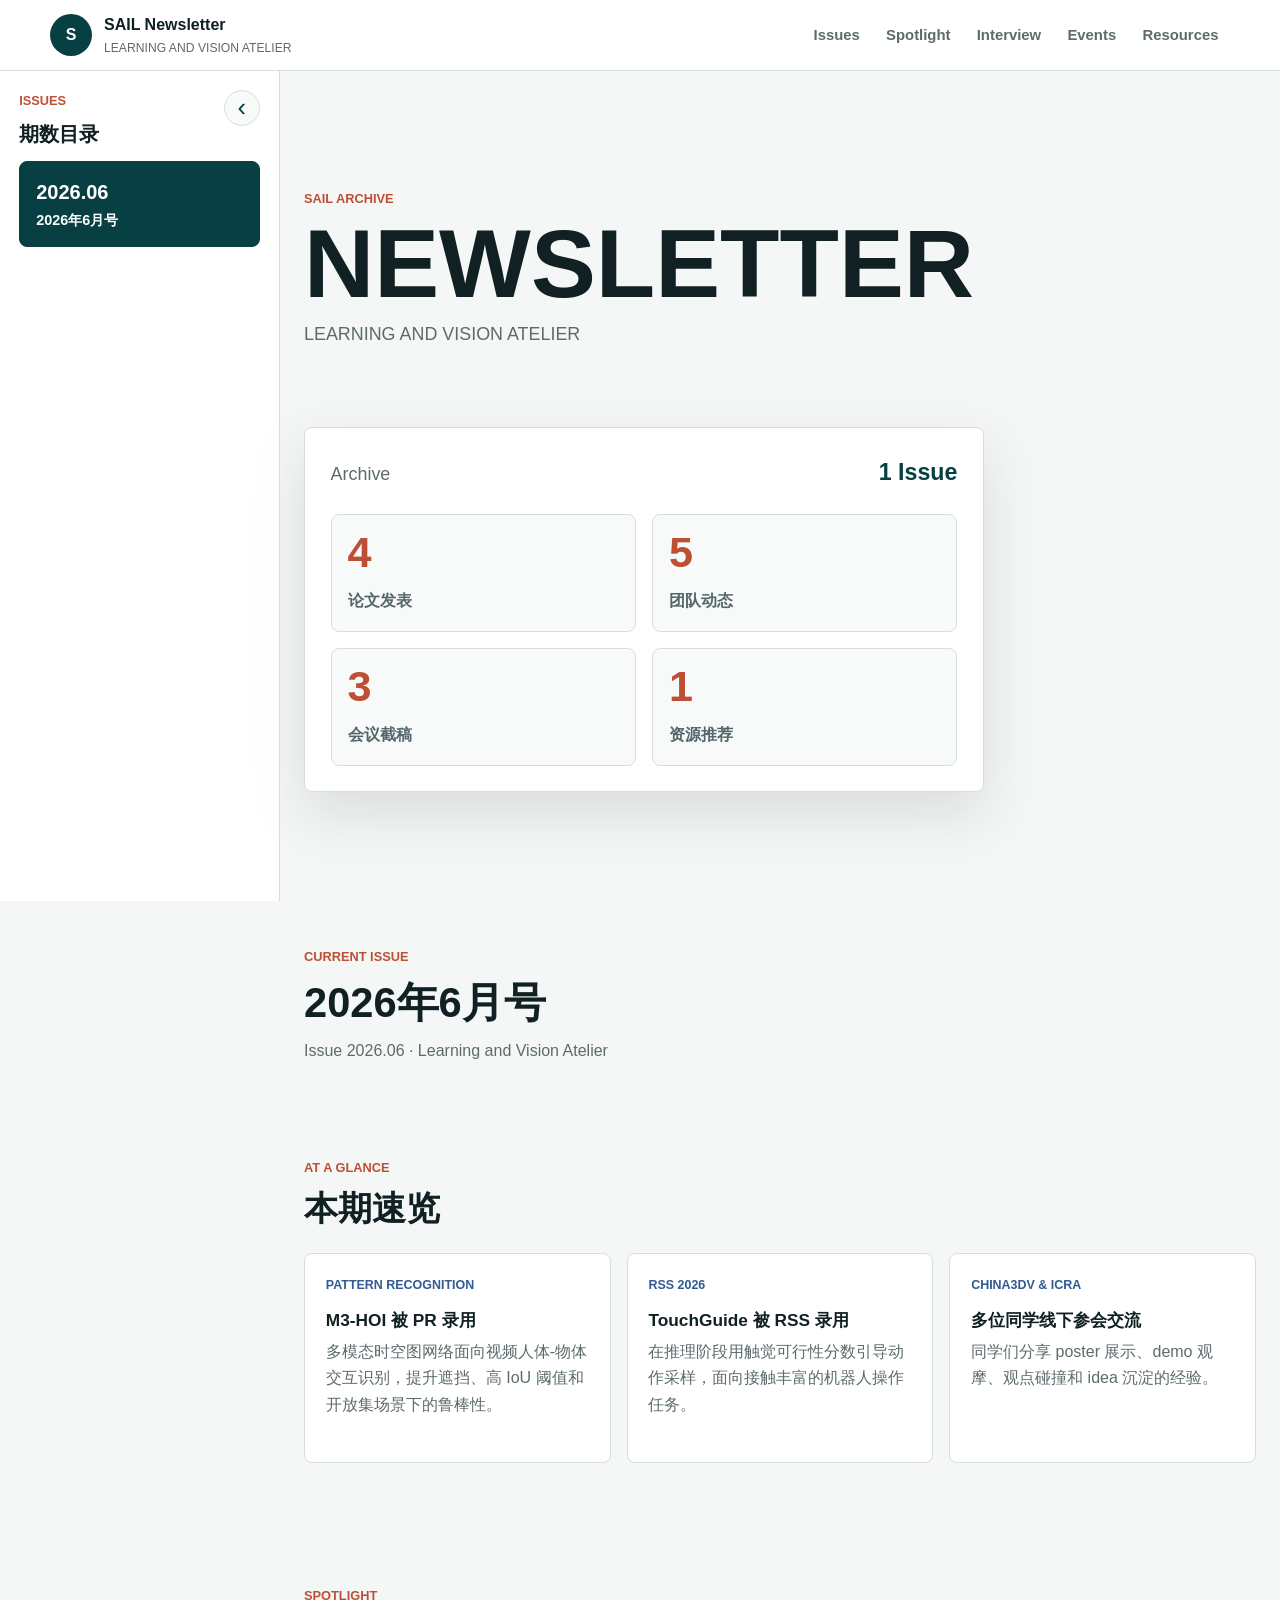
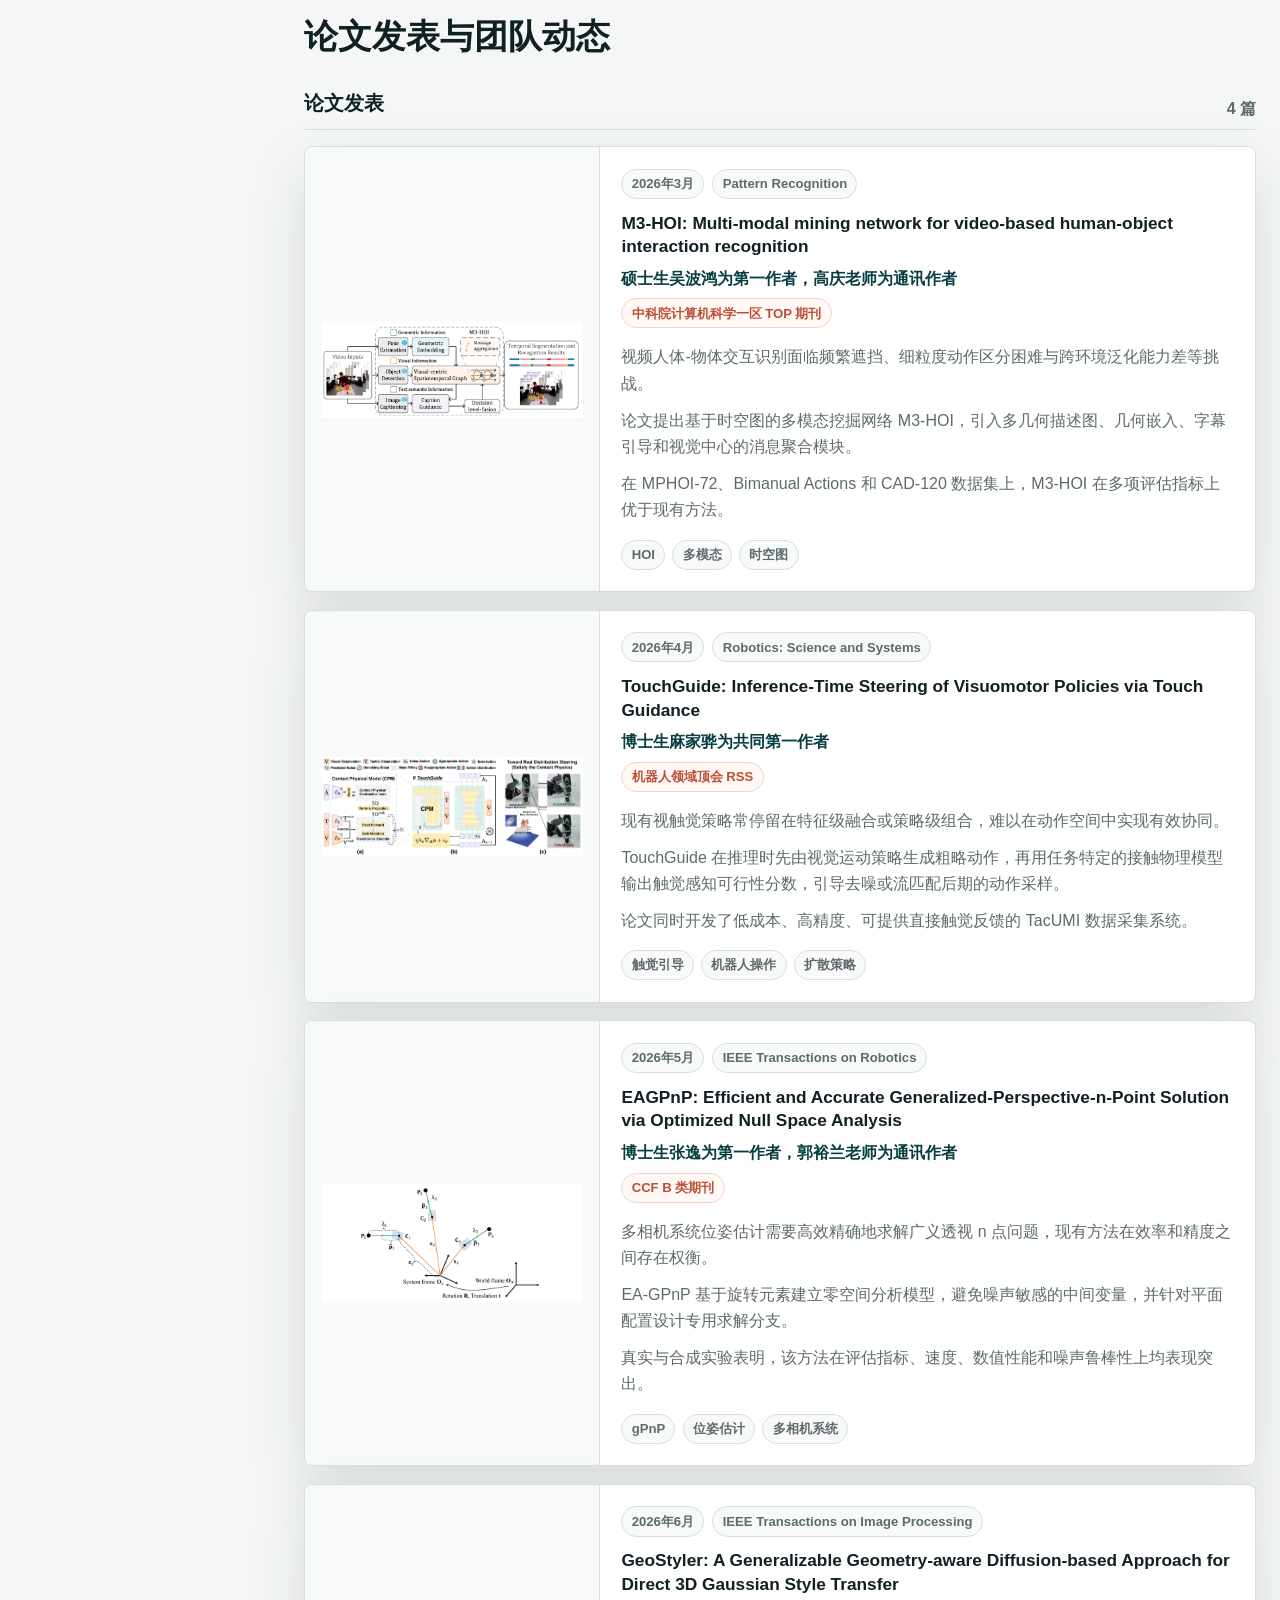
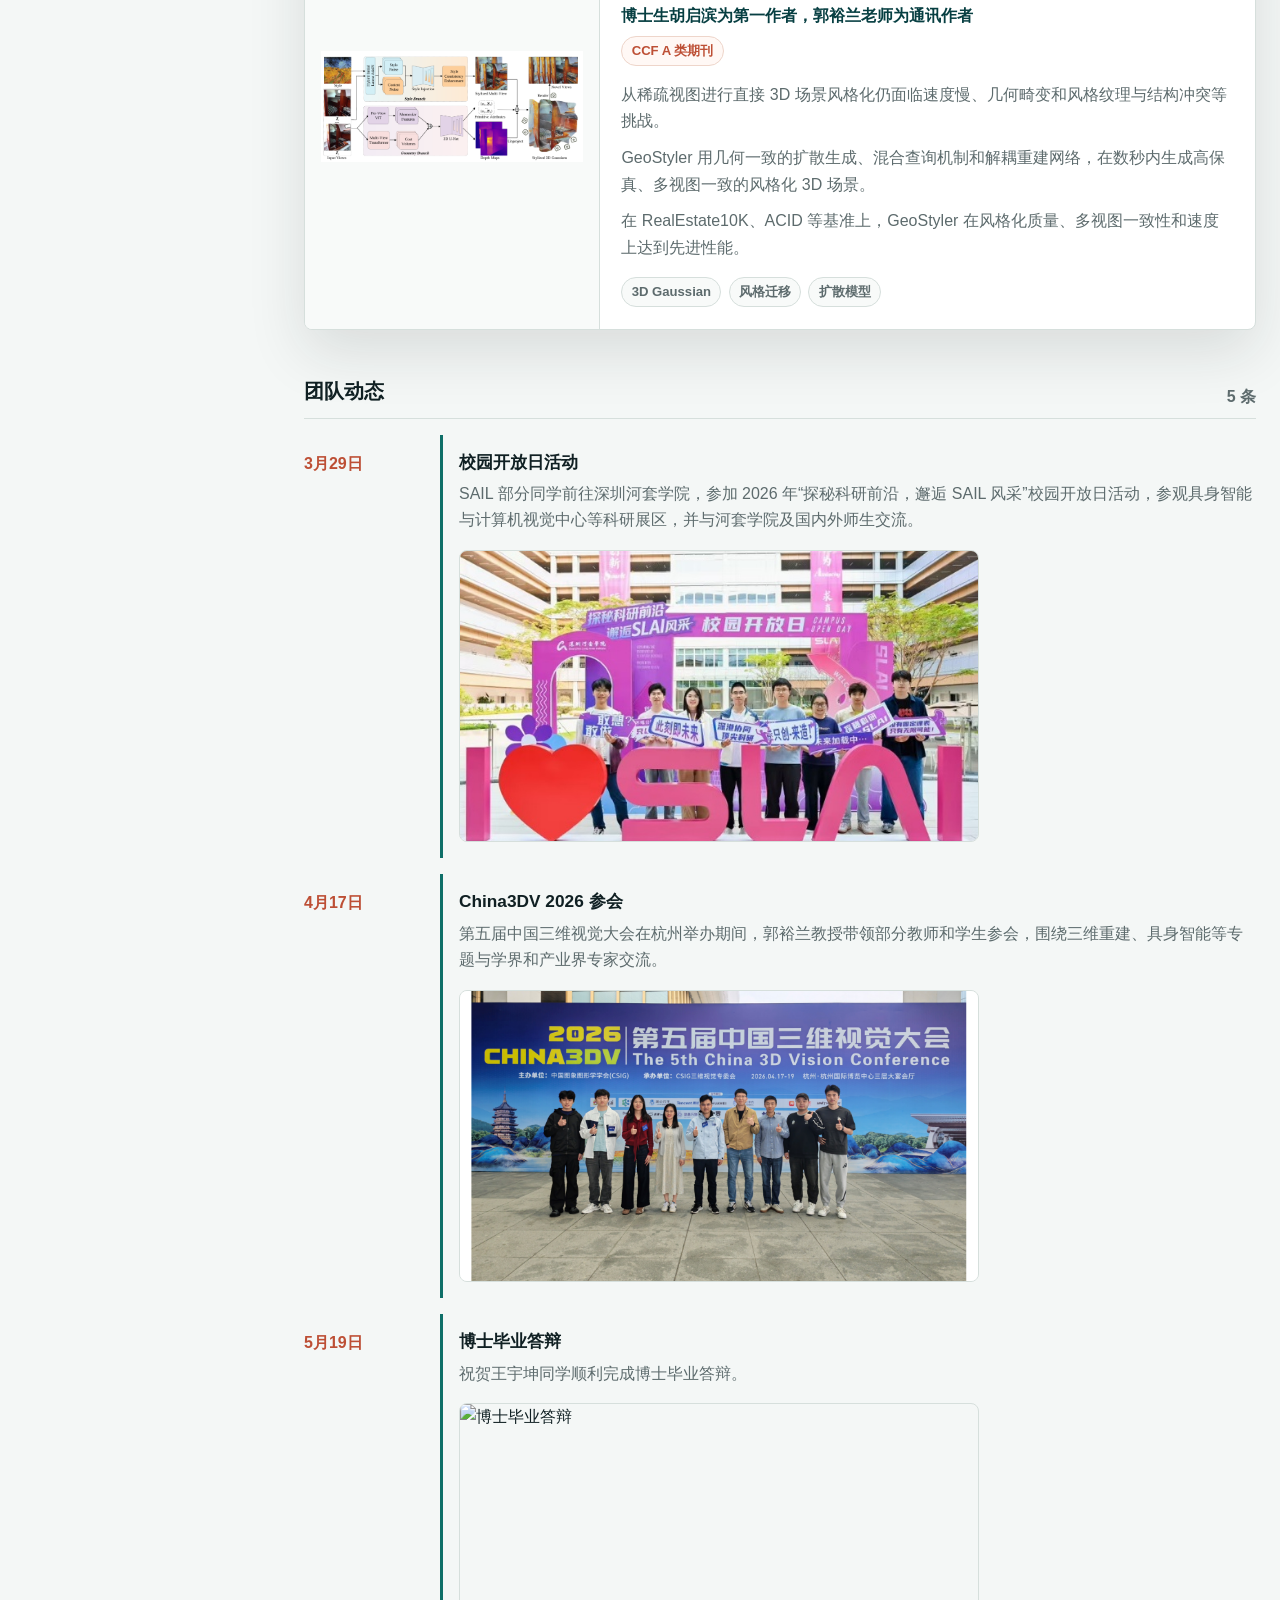
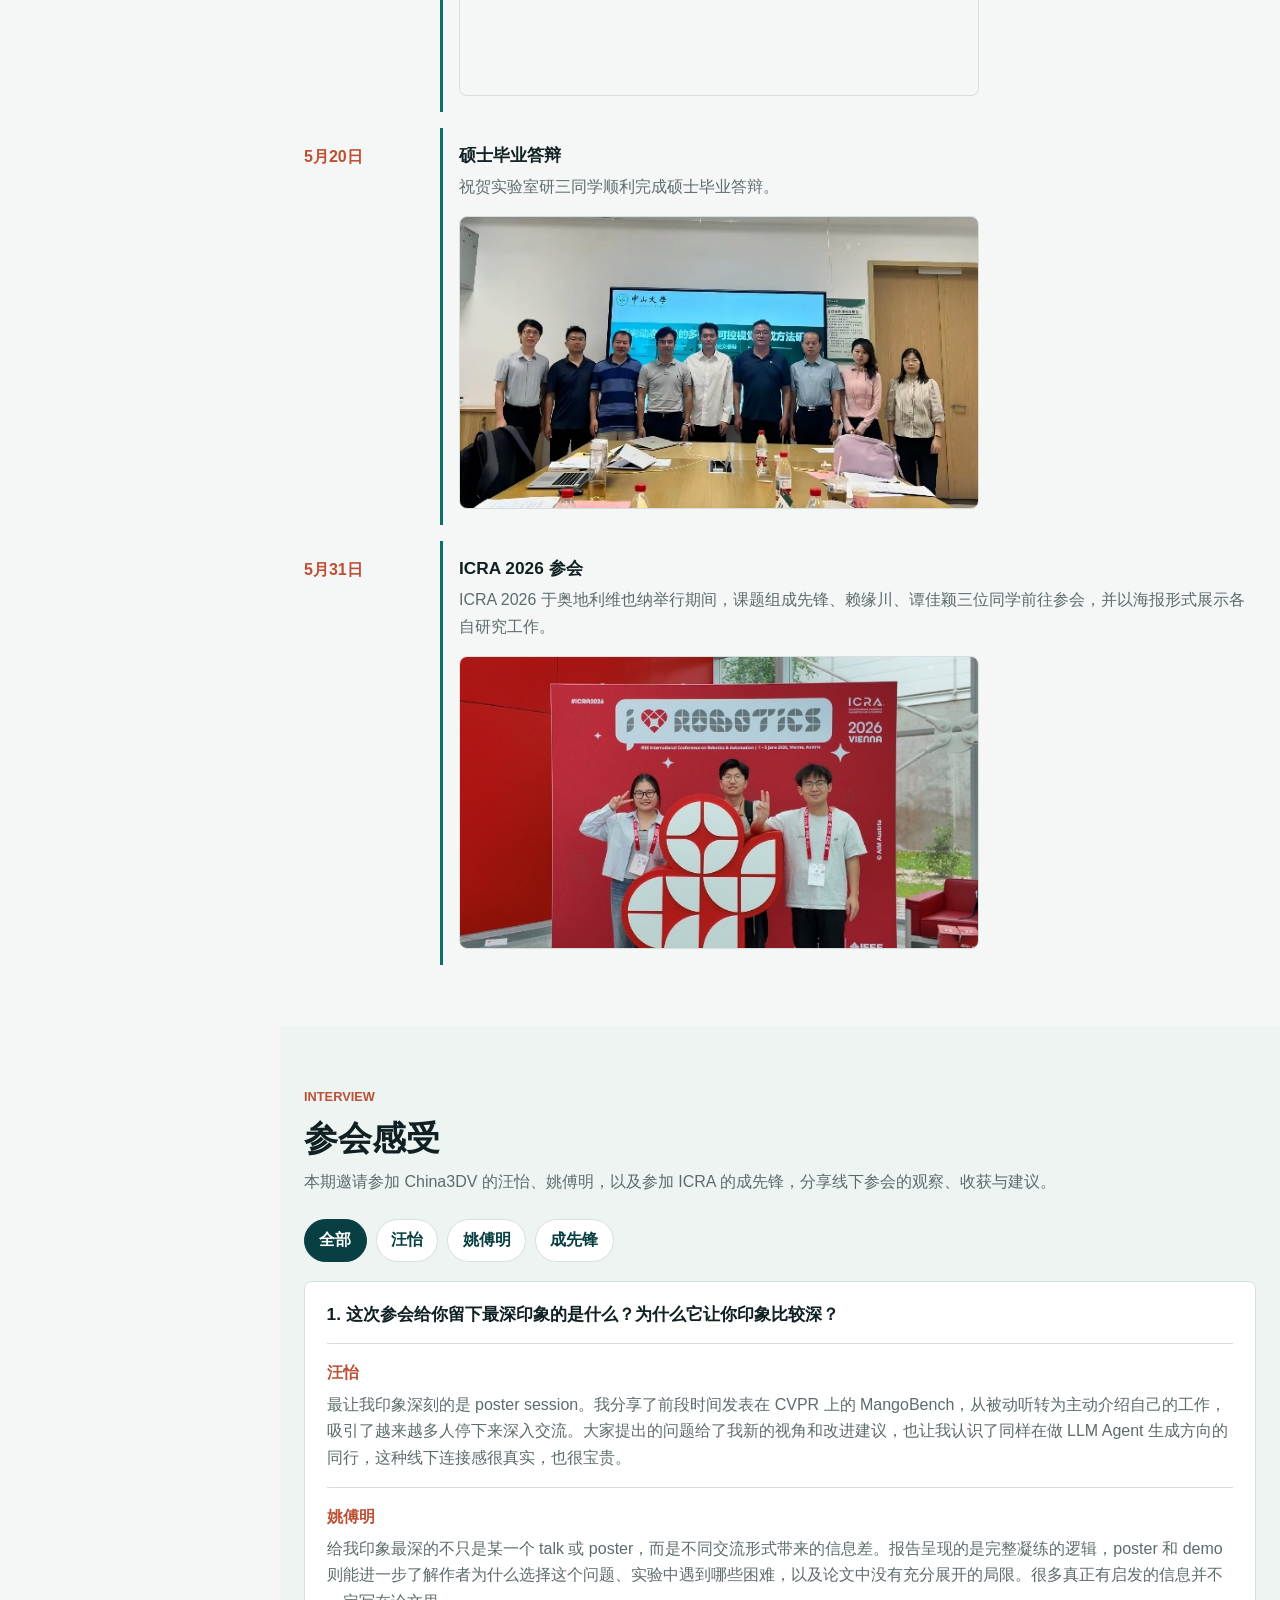
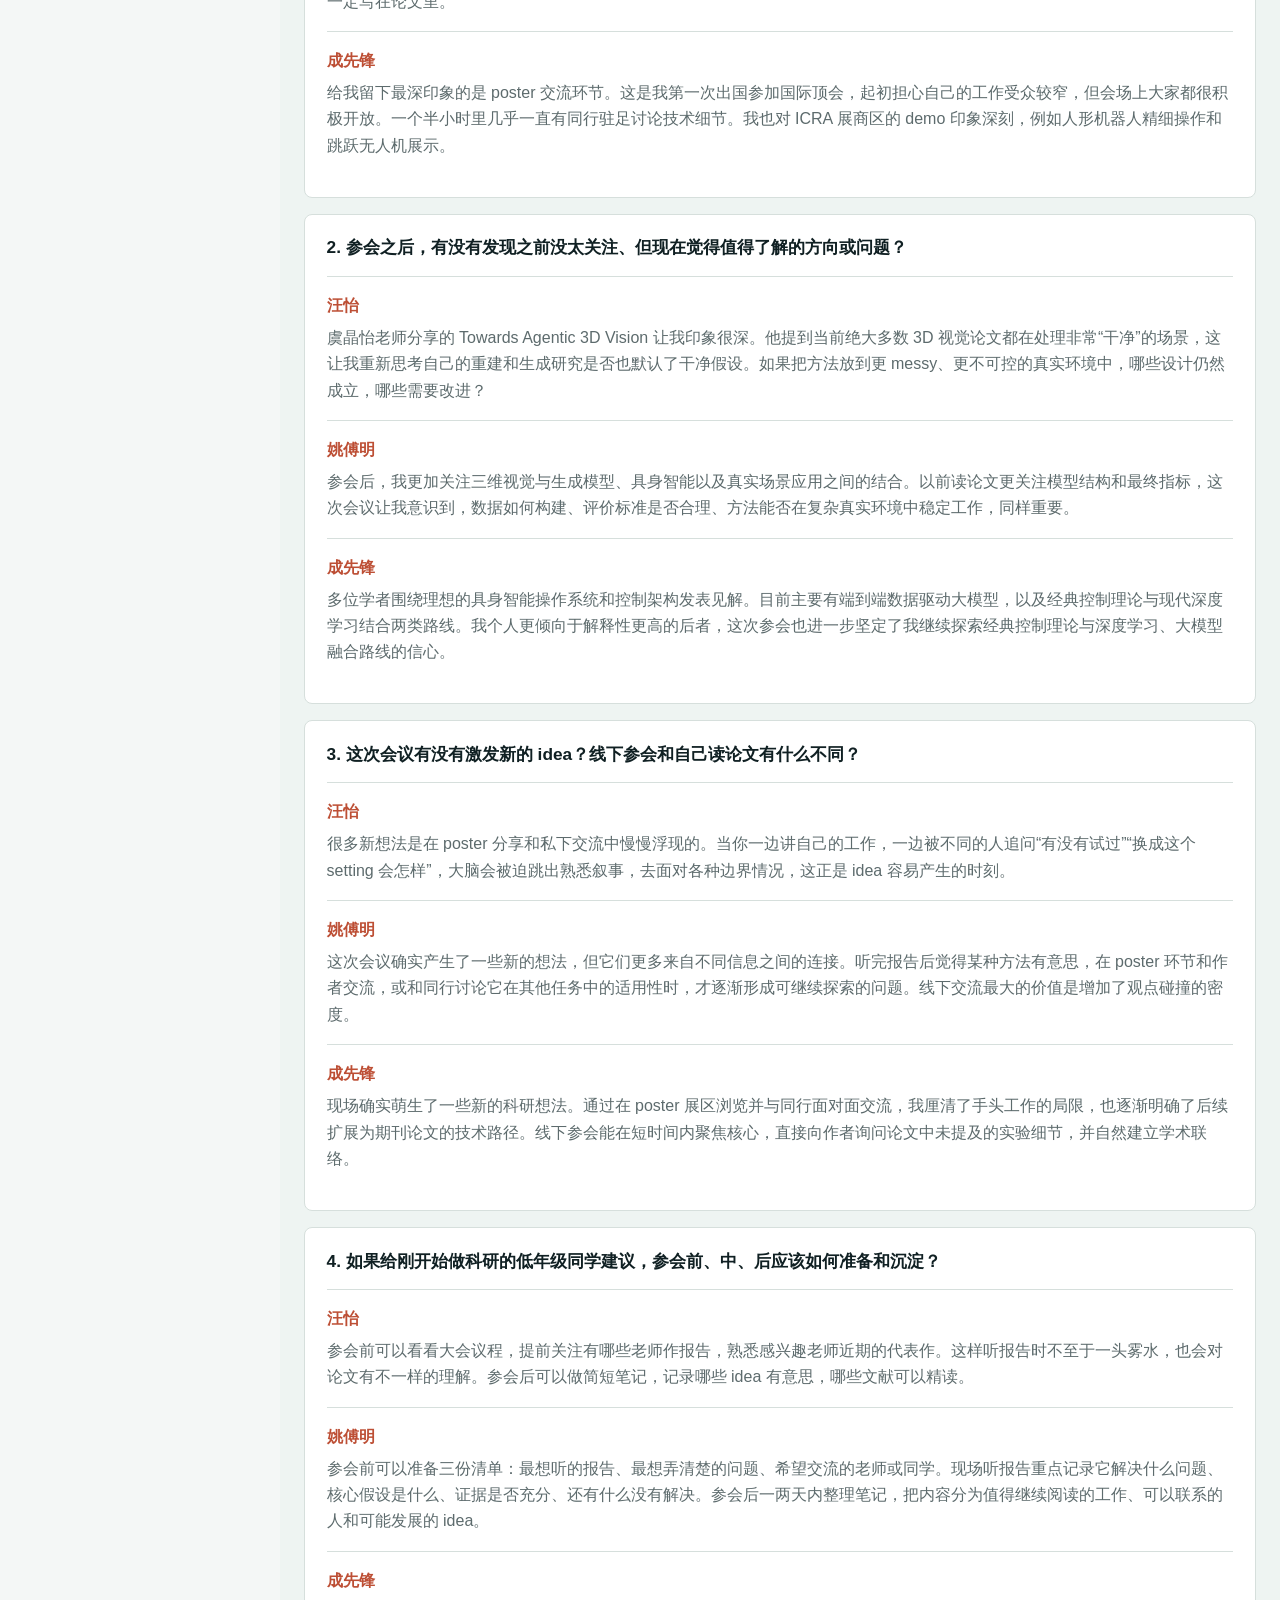
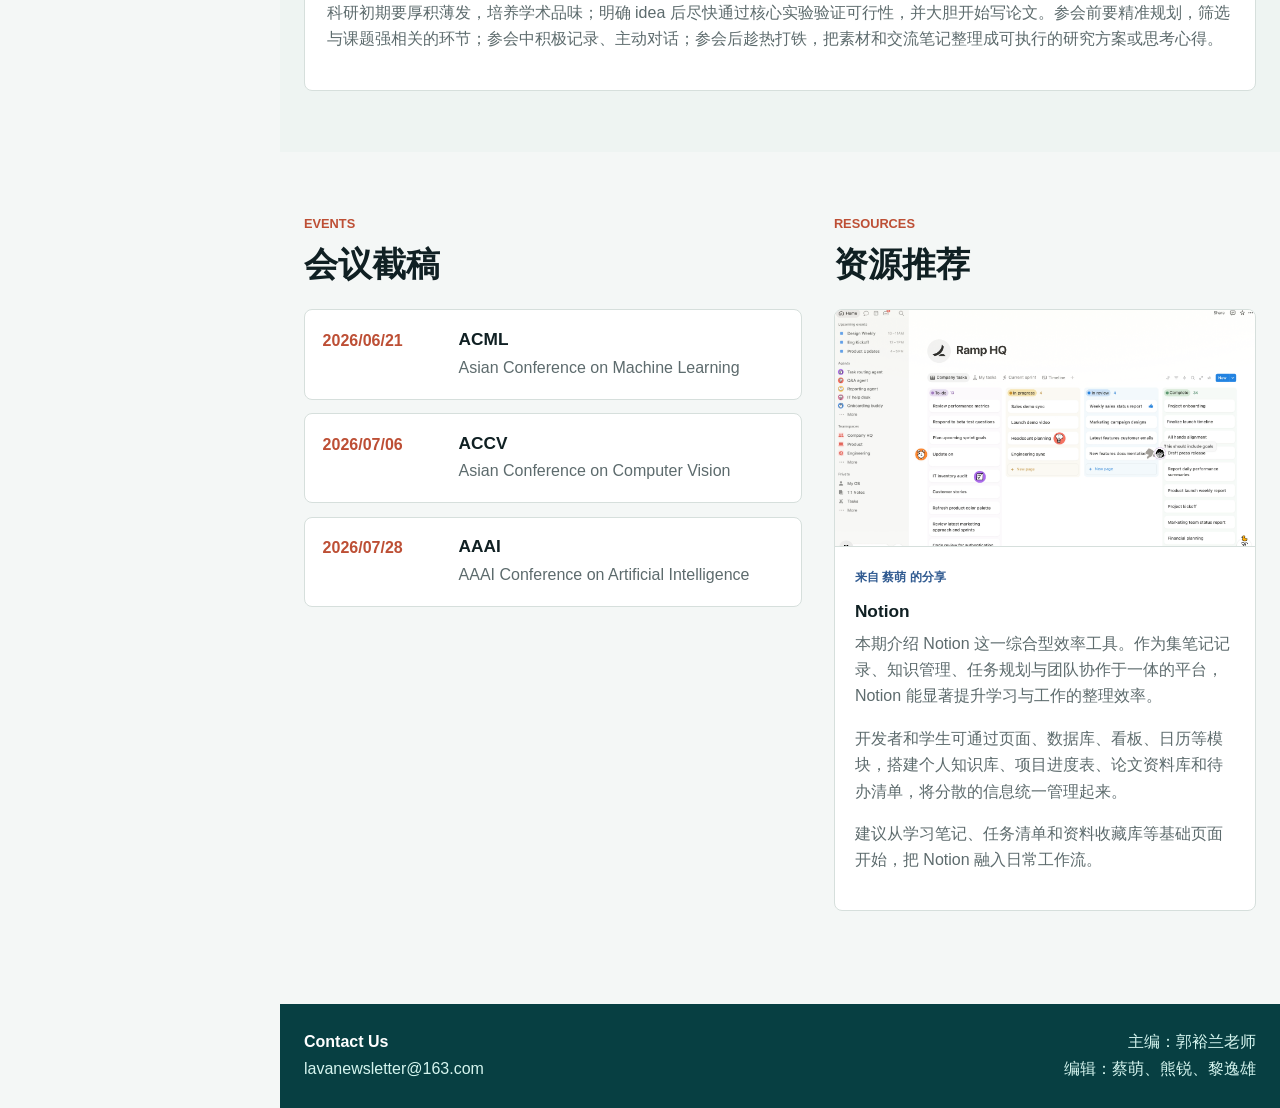
==== commit 3a4f2099: "Use archive label on newsletter landing hero" ====
--- a/newsletter/index.html
+++ b/newsletter/index.html
@@ -46,7 +46,7 @@
       <main id="main" class="content-area">
         <section id="top" class="hero-section" aria-labelledby="site-title">
           <div class="hero-copy">
-            <p class="eyebrow" id="latest-month"></p>
+            <p class="eyebrow">SAIL Archive</p>
             <h1 id="site-title">NEWSLETTER</h1>
             <p class="hero-subtitle">Learning and Vision Atelier</p>
           </div>
